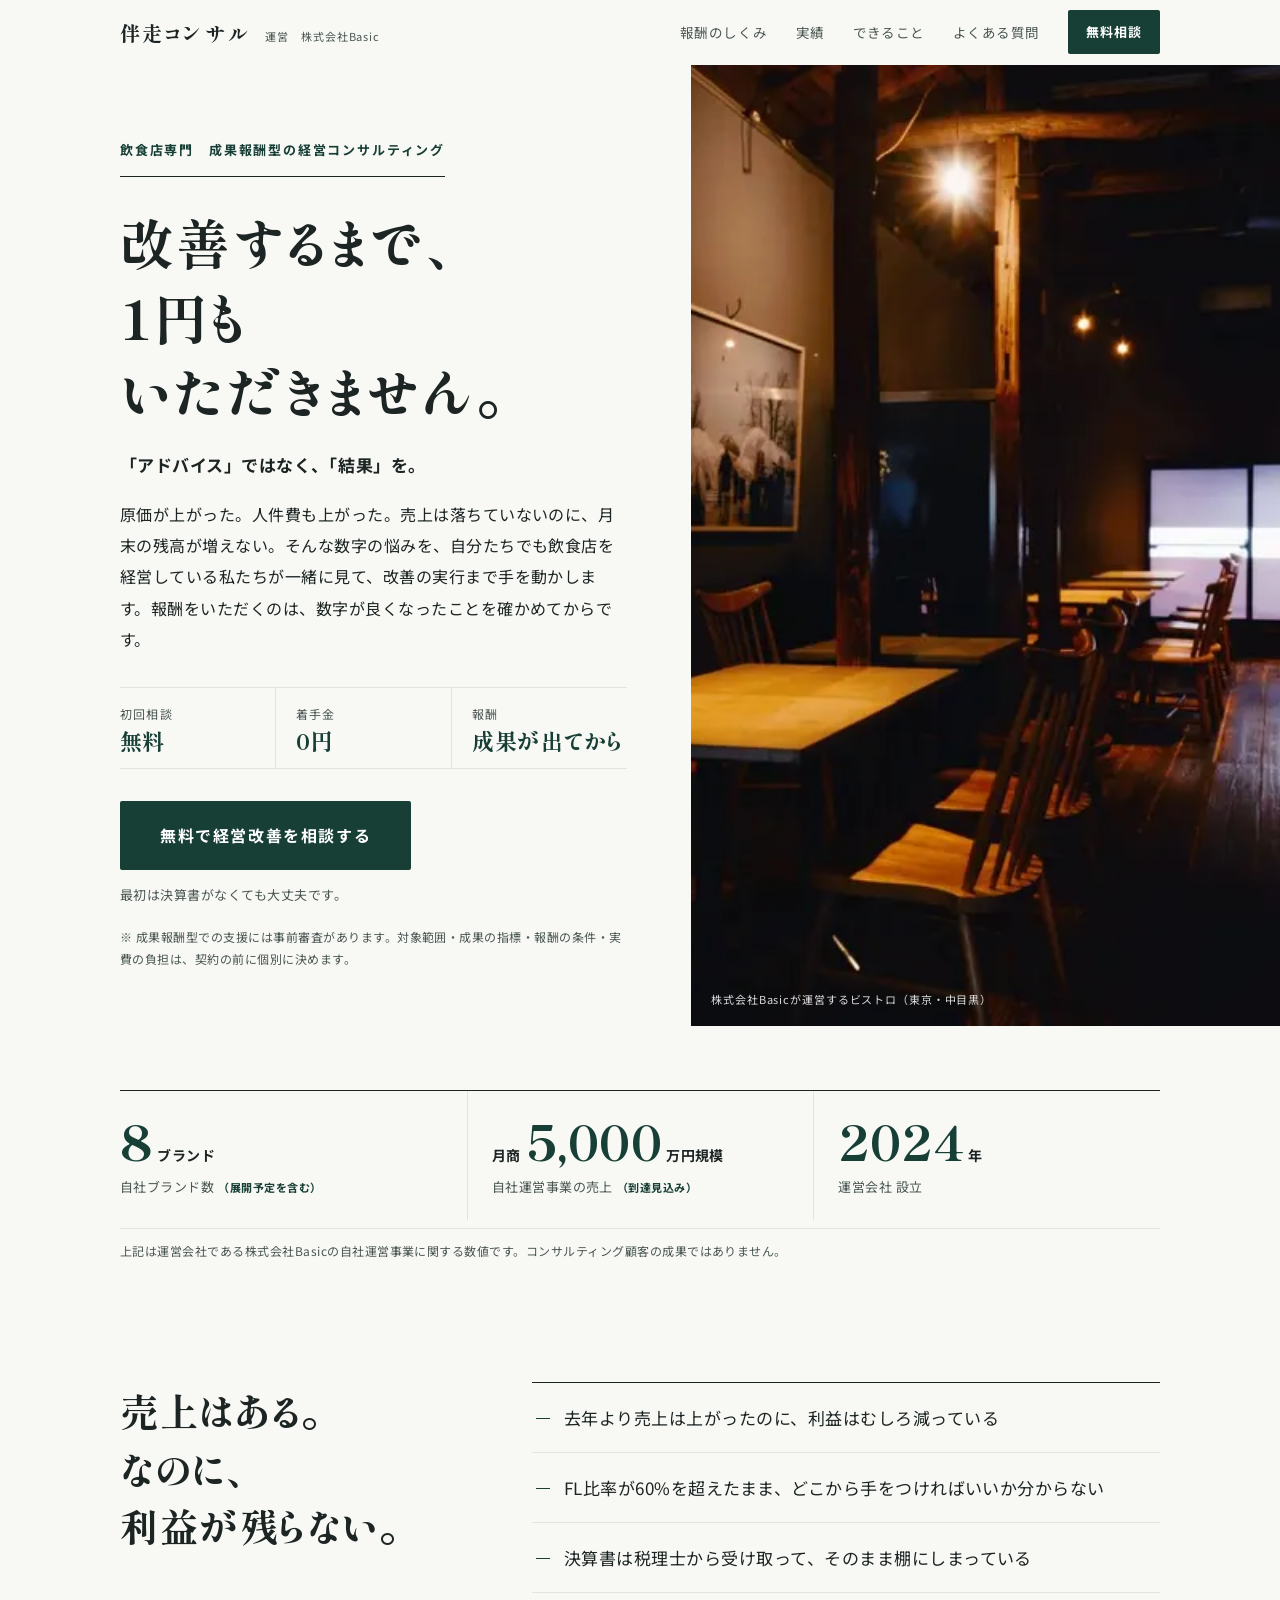
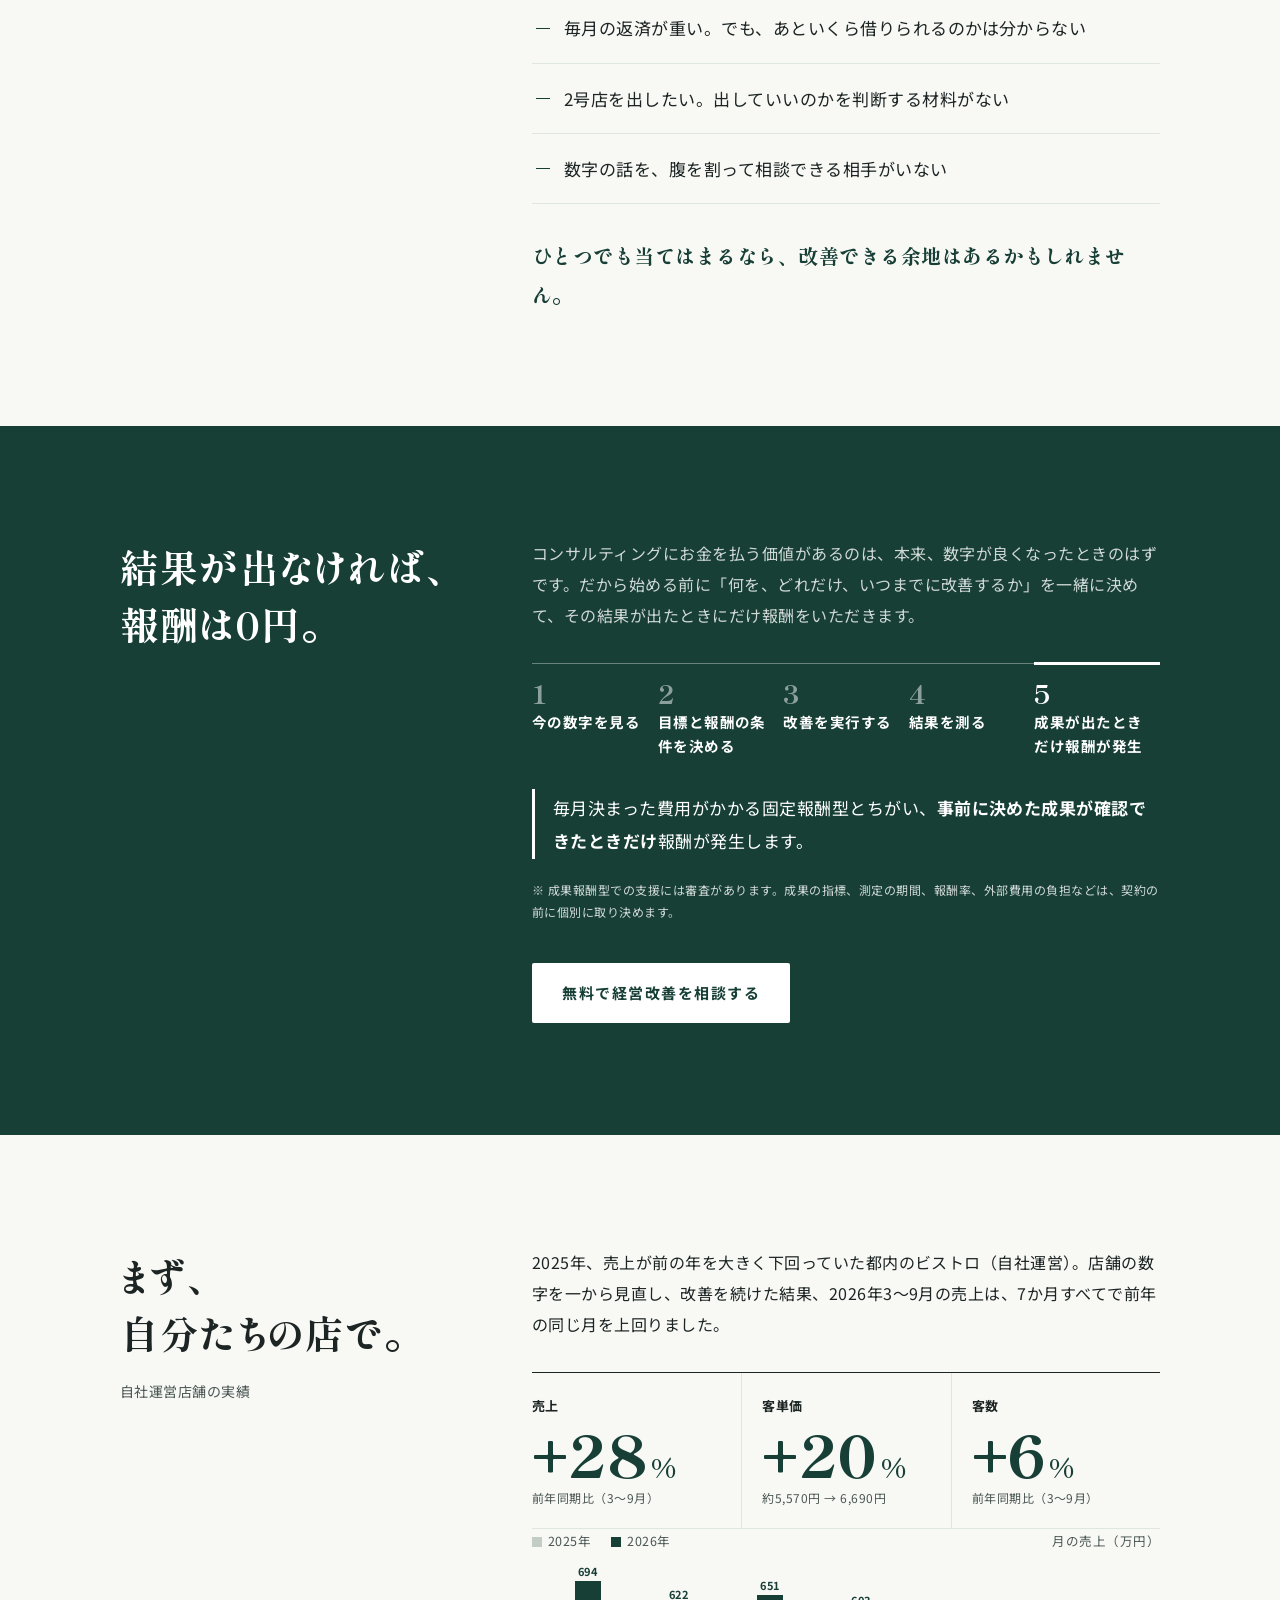
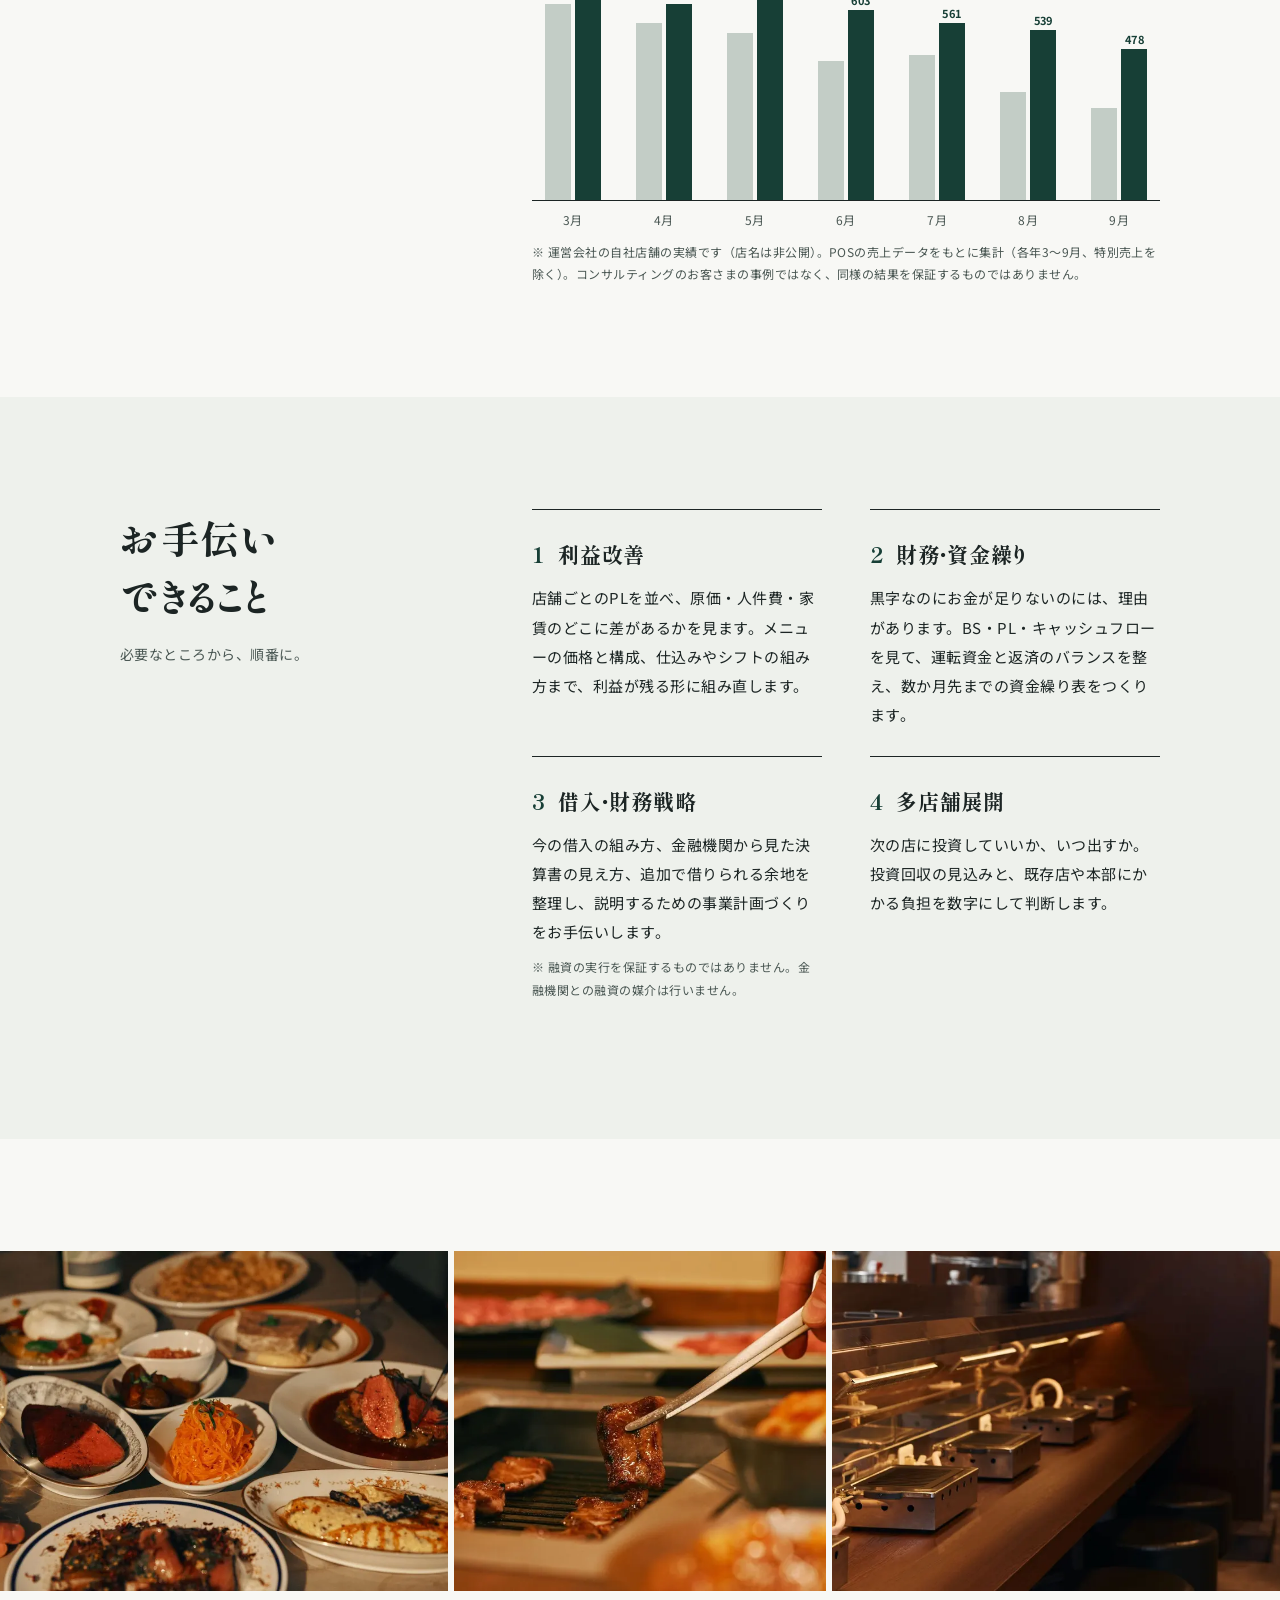
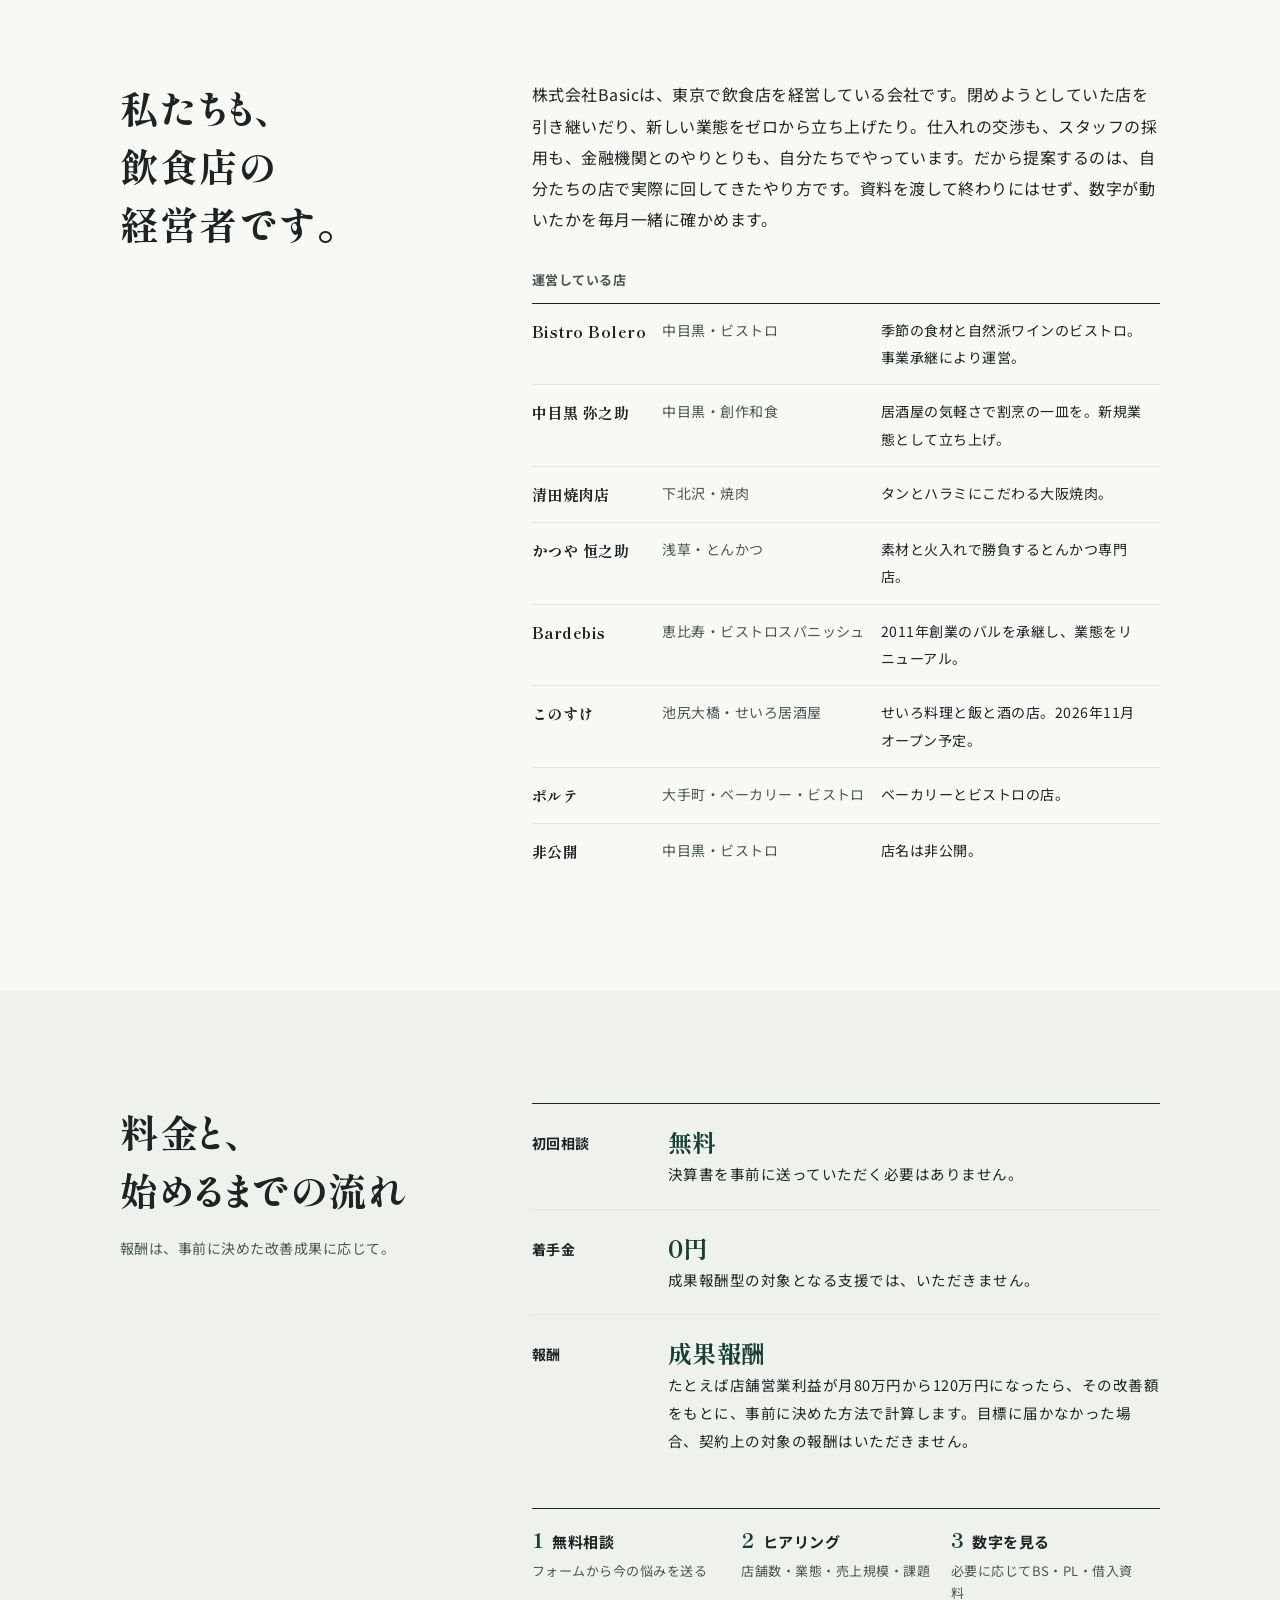
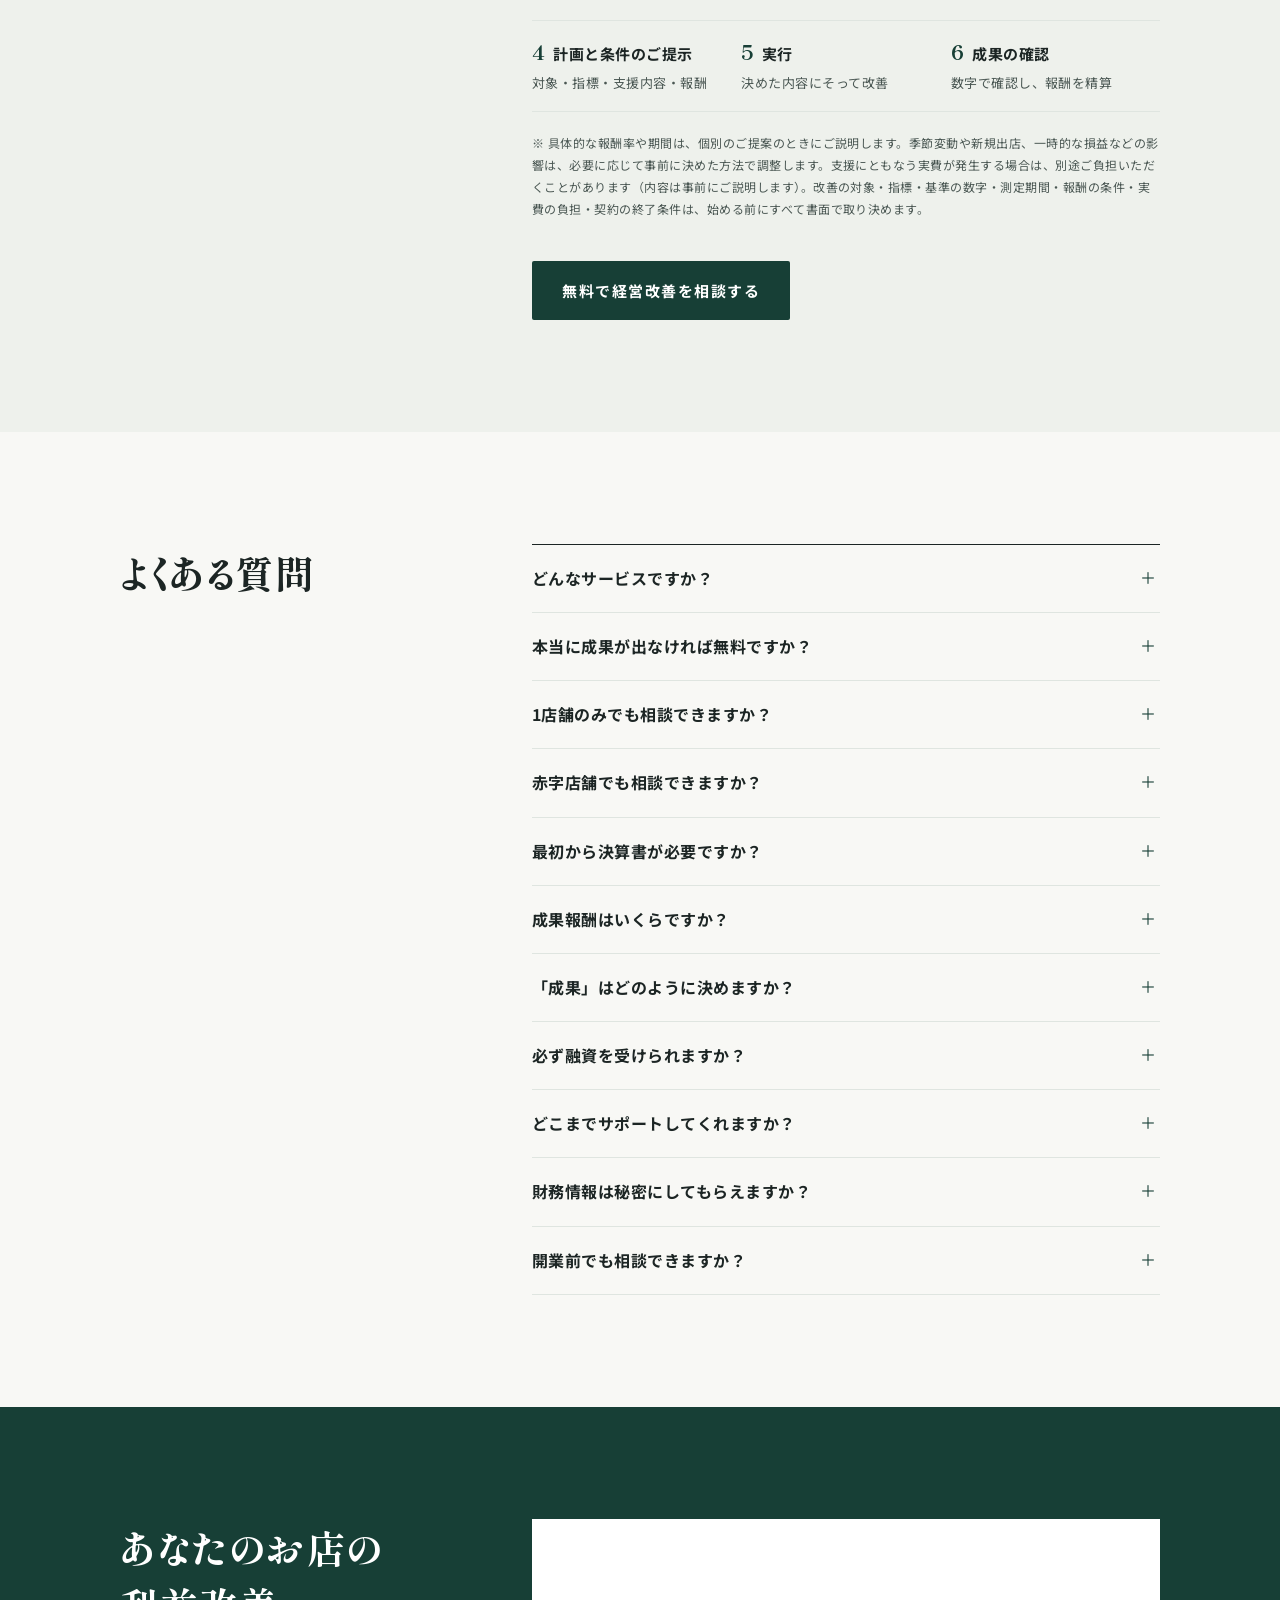
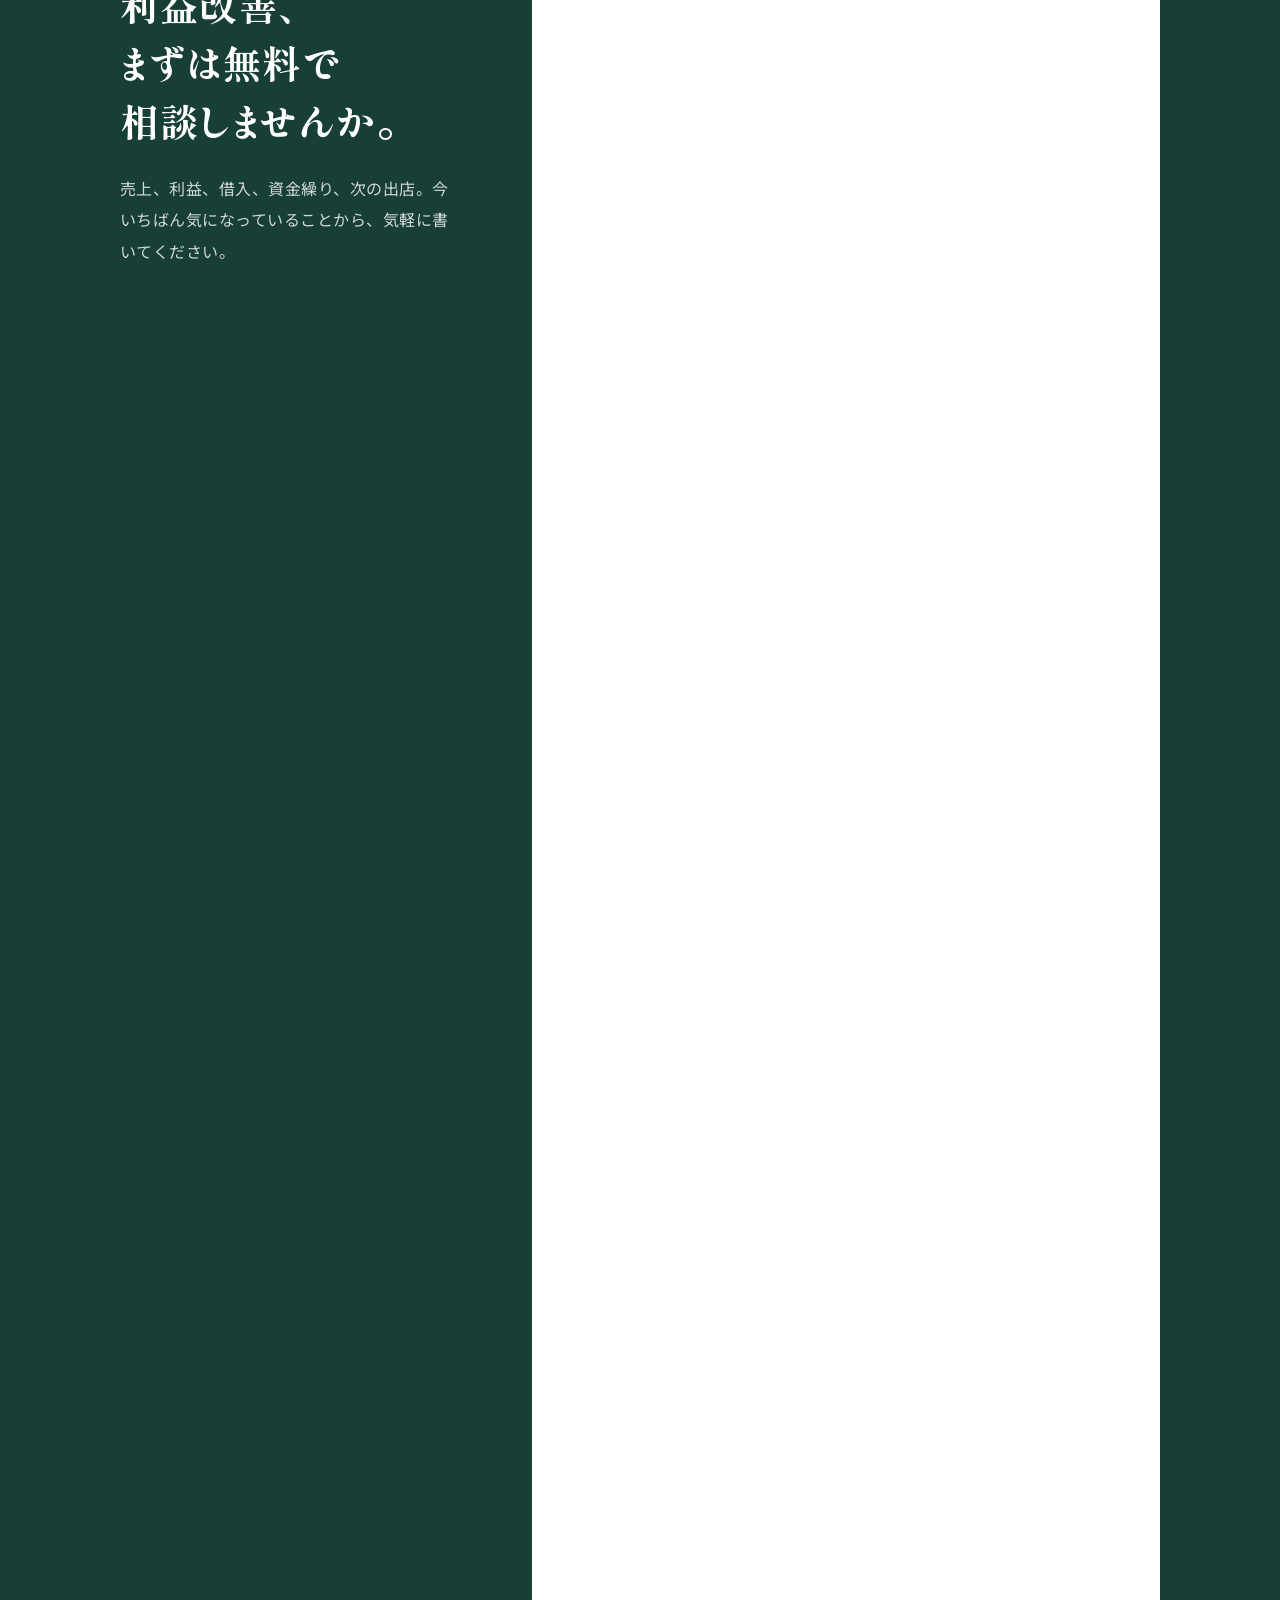
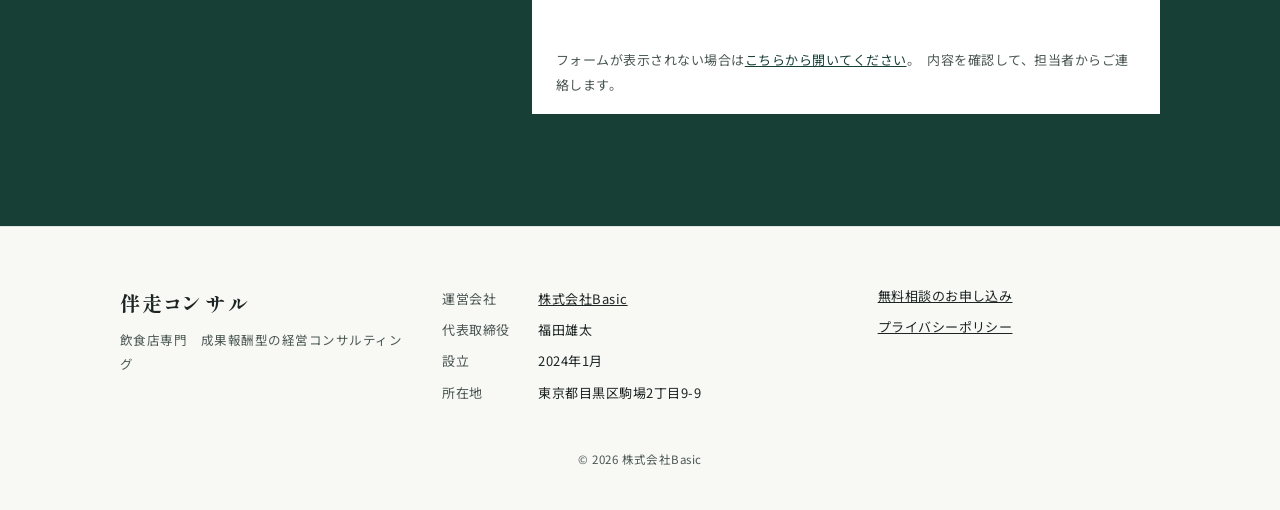
==== consulting/index.html @ c1a7e978 "Consulting LP: add Conosuke, Porte and unnamed Nakameguro bistro to store list Co-Authored-By: Claud" ====
<!DOCTYPE html>
<html lang="ja">
<head>
  <meta charset="UTF-8">
  <meta name="viewport" content="width=device-width, initial-scale=1">
  <title>飲食店の経営改善・利益改善コンサル｜完全成果報酬型【伴走コンサル】</title>
  <meta name="description" content="飲食店専門の成果報酬型経営コンサルティング。利益改善、BS・PL分析、資金繰り、借入戦略、多店舗展開を支援。実際に飲食店を運営する経営会社が、分析から実行まで伴走します。初回相談無料。">
  <link rel="canonical" href="https://www.basic-fnb.com/consulting/">
  <meta name="robots" content="noindex, nofollow">
  <meta name="theme-color" content="#F8F8F5">

  <meta property="og:type" content="website">
  <meta property="og:site_name" content="伴走コンサル">
  <meta property="og:title" content="改善するまで、1円もいただきません。｜伴走コンサル">
  <meta property="og:description" content="飲食店専門・成果報酬型の経営コンサルティング。自分たちでも飲食店を経営する会社が、分析から改善の実行まで一緒に動きます。初回相談無料・着手金0円。">
  <meta property="og:url" content="https://www.basic-fnb.com/consulting/">
  <meta property="og:image" content="https://www.basic-fnb.com/consulting/assets/og.jpg">
  <meta property="og:image:width" content="1200">
  <meta property="og:image:height" content="630">
  <meta property="og:locale" content="ja_JP">
  <meta name="twitter:card" content="summary_large_image">
  <link rel="icon" href="assets/favicon.svg" type="image/svg+xml">

  <link rel="preconnect" href="https://fonts.googleapis.com">
  <link rel="preconnect" href="https://fonts.gstatic.com" crossorigin>
  <link href="https://fonts.googleapis.com/css2?family=Noto+Sans+JP:wght@400;500;700&family=Shippori+Mincho+B1:wght@600;800&display=swap" rel="stylesheet">
  <link rel="preload" as="image" href="assets/img/room.webp" imagesrcset="assets/img/room-800.webp 900w, assets/img/room.webp 1600w" imagesizes="(max-width: 900px) 100vw, 46vw">
  <link rel="stylesheet" href="assets/styles.css">
  <style>:root{--bg:#F8F8F5;--text:#1C2524;--accent:#173F36;--sub:#4A5753;--border:#DFE5E0;--white:#FFFFFF}</style>

  <script type="application/ld+json">{"@context": "https://schema.org", "@graph": [{"@type": "Organization", "@id": "https://www.basic-fnb.com/#org", "name": "株式会社Basic", "alternateName": "Basic Inc.", "url": "https://www.basic-fnb.com/", "foundingDate": "2024-01", "address": {"@type": "PostalAddress", "streetAddress": "駒場2丁目9-9", "addressLocality": "目黒区", "addressRegion": "東京都", "addressCountry": "JP"}}, {"@type": "ProfessionalService", "@id": "https://www.basic-fnb.com/consulting/#service", "name": "伴走コンサル", "url": "https://www.basic-fnb.com/consulting/", "description": "飲食店専門の成果報酬型経営コンサルティング。店舗別PL・原価・人件費・BS・キャッシュフローを分析し、利益改善、財務・資金繰り改善、借入・財務戦略、多店舗展開を、改善施策の実行まで伴走して支援する。", "provider": {"@id": "https://www.basic-fnb.com/#org"}, "areaServed": {"@type": "Country", "name": "日本"}, "audience": {"@type": "BusinessAudience", "audienceType": "飲食店を経営する事業者"}, "serviceType": "飲食店 経営改善コンサルティング", "hasOfferCatalog": {"@type": "OfferCatalog", "name": "提供サービス", "itemListElement": [{"@type": "Offer", "itemOffered": {"@type": "Service", "name": "利益改善"}}, {"@type": "Offer", "itemOffered": {"@type": "Service", "name": "財務・資金繰り改善"}}, {"@type": "Offer", "itemOffered": {"@type": "Service", "name": "借入・財務戦略"}}, {"@type": "Offer", "itemOffered": {"@type": "Service", "name": "多店舗展開支援"}}]}}, {"@type": "WebPage", "@id": "https://www.basic-fnb.com/consulting/", "url": "https://www.basic-fnb.com/consulting/", "inLanguage": "ja", "name": "飲食店の経営改善・利益改善コンサル｜完全成果報酬型【伴走コンサル】", "about": {"@id": "https://www.basic-fnb.com/consulting/#service"}, "publisher": {"@id": "https://www.basic-fnb.com/#org"}}, {"@type": "FAQPage", "@id": "https://www.basic-fnb.com/consulting/#faq", "mainEntity": [{"@type": "Question", "name": "どんなサービスですか？", "acceptedAnswer": {"@type": "Answer", "text": "飲食店を経営する事業者向けの、成果報酬型の経営改善コンサルティングです。店舗別PL・原価・人件費・BS・キャッシュフローを分析し、利益改善・資金繰り改善・財務戦略・多店舗展開について、改善施策の実行まで伴走します。運営は、自社でも複数の飲食ブランドを経営する株式会社Basicです。"}}, {"@type": "Question", "name": "本当に成果が出なければ無料ですか？", "acceptedAnswer": {"@type": "Answer", "text": "成果報酬型の対象となる支援では、契約で定めた成果が確認されなければ、対象のコンサルティング報酬は発生しません。成果報酬型の適用には事前審査があり、適用条件や実費負担については契約前にご説明します。"}}, {"@type": "Question", "name": "1店舗のみでも相談できますか？", "acceptedAnswer": {"@type": "Answer", "text": "はい。現在飲食店を経営されている方であればご相談いただけます。支援の受託可否は、内容を確認したうえで判断します。"}}, {"@type": "Question", "name": "赤字店舗でも相談できますか？", "acceptedAnswer": {"@type": "Answer", "text": "はい。赤字の原因分析や改善の可能性についてご相談いただけます。"}}, {"@type": "Question", "name": "最初から決算書が必要ですか？", "acceptedAnswer": {"@type": "Answer", "text": "初回相談のお申し込みでは必要ありません。詳細な分析が必要な場合には、秘密保持や資料の取り扱いについて確認したうえで、ご提出をお願いすることがあります。"}}, {"@type": "Question", "name": "成果報酬はいくらですか？", "acceptedAnswer": {"@type": "Answer", "text": "課題、改善対象、成果指標、支援範囲によって異なります。契約前に、成果の算定方法と報酬の条件をご説明し、合意したうえで支援を開始します。"}}, {"@type": "Question", "name": "「成果」はどのように決めますか？", "acceptedAnswer": {"@type": "Answer", "text": "支援開始前に、改善対象となる店舗・事業、改善するKPI（店舗営業利益など）、改善前の基準数値、測定期間を合意します。季節変動や新規出店、一時的な損益などの影響は、事前に合意した方法で調整します。"}}, {"@type": "Question", "name": "必ず融資を受けられますか？", "acceptedAnswer": {"@type": "Answer", "text": "融資の実行を保証するサービスではありません。また、金融機関との融資の媒介は行いません。財務状況の分析や資金計画など、経営判断に必要な助言を行います。"}}, {"@type": "Question", "name": "どこまでサポートしてくれますか？", "acceptedAnswer": {"@type": "Answer", "text": "経営状況の分析、改善計画の立案、実行に向けた助言・伴走など、契約で定めた範囲を支援します。"}}, {"@type": "Question", "name": "財務情報は秘密にしてもらえますか？", "acceptedAnswer": {"@type": "Answer", "text": "お預かりする情報は、適切な管理のもとで取り扱います。必要に応じて、秘密保持契約の締結についてもご相談いただけます。"}}, {"@type": "Question", "name": "開業前でも相談できますか？", "acceptedAnswer": {"@type": "Answer", "text": "本サービスは、すでに飲食店を経営されている事業者向けです。開業前の方のご相談はお受けしていません。"}}]}]}</script>
  <script async src="https://www.googletagmanager.com/gtag/js?id=G-5CV445LCX0"></script>
  <script>window.dataLayer=window.dataLayer||[];function gtag(){dataLayer.push(arguments);}gtag('js',new Date());gtag('config','G-5CV445LCX0');</script>
</head>
<body>
  <a class="skip" href="#main">本文へスキップ</a>

  <header class="site-header" id="top">
    <div class="wrap header-inner">
      <a class="logo" href="#top" aria-label="伴走コンサル トップへ">
        <span class="logo-name">伴走コンサル</span>
        <span class="logo-by">運営　株式会社Basic</span>
      </a>
      <nav class="header-nav" aria-label="ページ内">
        <a href="#how">報酬のしくみ</a>
        <a href="#case">実績</a>
        <a href="#services">できること</a>
        <a href="#faq">よくある質問</a>
      </nav>
      <a class="btn btn-sm" href="#contact" data-cta="header">無料相談</a>
    </div>
  </header>

  <main id="main">

    <!-- FV -->
    <section class="fv">
      <div class="fv-grid">
        <div class="fv-copy">
          <p class="fv-label">飲食店専門　成果報酬型の経営コンサルティング</p>
          <h1>改善するまで、<br>1円も<br class="sp"><span class="nb">いただきません。</span></h1>
          <p class="fv-sub">「アドバイス」ではなく、「結果」を。</p>
          <p class="fv-lead">原価が上がった。人件費も上がった。売上は落ちていないのに、月末の残高が増えない。そんな数字の悩みを、自分たちでも飲食店を経営している私たちが一緒に見て、改善の実行まで手を動かします。報酬をいただくのは、数字が良くなったことを確かめてからです。</p>
          <dl class="terms">
            <div><dt>初回相談</dt><dd>無料</dd></div>
            <div><dt>着手金</dt><dd>0円</dd></div>
            <div><dt>報酬</dt><dd>成果が出てから</dd></div>
          </dl>
          <div class="cta-block">
            <a class="btn btn-lg" href="#contact" data-cta="fv">無料で経営改善を相談する</a>
            <p class="micro">最初は決算書がなくても大丈夫です。</p>
          </div>
          <p class="fine">※ 成果報酬型での支援には事前審査があります。対象範囲・成果の指標・報酬の条件・実費の負担は、契約の前に個別に決めます。</p>
        </div>
        <figure class="fv-photo">
          <img src="assets/img/room.webp" srcset="assets/img/room-800.webp 900w, assets/img/room.webp 1600w" sizes="(max-width: 900px) 100vw, 46vw" width="1600" height="1067" alt="株式会社Basicが運営するビストロの客席" fetchpriority="high">
          <figcaption>株式会社Basicが運営するビストロ（東京・中目黒）</figcaption>
        </figure>
      </div>

      <div class="wrap">
        <div class="stats" aria-label="運営会社の自社運営事業">
          <div class="stat"><p class="stat-value">8<small>ブランド</small></p><p class="stat-label">自社ブランド数<span class="stat-note">展開予定を含む</span></p></div>
          <div class="stat"><p class="stat-value"><span class="pre">月商</span>5,000<small>万円規模</small></p><p class="stat-label">自社運営事業の売上<span class="stat-note">到達見込み</span></p></div>
          <div class="stat"><p class="stat-value">2024<small>年</small></p><p class="stat-label">運営会社 設立</p></div>
        </div>
        <p class="stats-note">上記は運営会社である株式会社Basicの自社運営事業に関する数値です。コンサルティング顧客の成果ではありません。</p>
      </div>
    </section>

    <!-- 課題 -->
    <section class="section" id="problems" aria-labelledby="h-problems">
      <div class="wrap split">
        <div class="split-head">
          <h2 id="h-problems">売上はある。<br>なのに、<br class="pc">利益が残らない。</h2>
        </div>
        <div class="split-body">
          <ul class="problems">
            <li>去年より売上は上がったのに、利益はむしろ減っている</li>
            <li>FL比率が60%を超えたまま、どこから手をつければいいか分からない</li>
            <li>決算書は税理士から受け取って、そのまま棚にしまっている</li>
            <li>毎月の返済が重い。でも、あといくら借りられるのかは分からない</li>
            <li>2号店を出したい。出していいのかを判断する材料がない</li>
            <li>数字の話を、腹を割って相談できる相手がいない</li>
          </ul>
          <p class="problems-close">ひとつでも当てはまるなら、改善できる余地はあるかもしれません。</p>
        </div>
      </div>
    </section>

    <!-- 報酬のしくみ -->
    <section class="section section-dark" id="how" aria-labelledby="h-how">
      <div class="wrap split">
        <div class="split-head">
          <h2 id="h-how">結果が出なければ、<br>報酬は0円。</h2>
        </div>
        <div class="split-body">
          <p class="lead">コンサルティングにお金を払う価値があるのは、本来、数字が良くなったときのはずです。だから始める前に「何を、どれだけ、いつまでに改善するか」を一緒に決めて、その結果が出たときにだけ報酬をいただきます。</p>
          <ol class="timeline">
            <li><span>1</span>今の数字を見る</li>
            <li><span>2</span>目標と報酬の条件を決める</li>
            <li><span>3</span>改善を実行する</li>
            <li><span>4</span>結果を測る</li>
            <li class="goal"><span>5</span>成果が出たときだけ報酬が発生</li>
          </ol>
          <p class="compare">毎月決まった費用がかかる固定報酬型とちがい、<strong>事前に決めた成果が確認できたときだけ</strong>報酬が発生します。</p>
          <p class="fine">※ 成果報酬型での支援には審査があります。成果の指標、測定の期間、報酬率、外部費用の負担などは、契約の前に個別に取り決めます。</p>
          <a class="btn btn-light" href="#contact" data-cta="how">無料で経営改善を相談する</a>
        </div>
      </div>
    </section>

    <!-- 実績 -->
    <section class="section" id="case" aria-labelledby="h-case">
      <div class="wrap split">
        <div class="split-head">
          <h2 id="h-case">まず、<br>自分たちの店で。</h2>
          <p class="split-sub">自社運営店舗の実績</p>
        </div>
        <div class="split-body">
          <p class="lead">2025年、売上が前の年を大きく下回っていた都内のビストロ（自社運営）。店舗の数字を一から見直し、改善を続けた結果、2026年3〜9月の売上は、7か月すべてで前年の同じ月を上回りました。</p>
          <div class="case-kpis">
            <div class="kpi"><p class="kpi-l">売上</p><p class="kpi-v">+28<small>%</small></p><p class="kpi-s">前年同期比（3〜9月）</p></div>
            <div class="kpi"><p class="kpi-l">客単価</p><p class="kpi-v">+20<small>%</small></p><p class="kpi-s">約5,570円 → 6,690円</p></div>
            <div class="kpi"><p class="kpi-l">客数</p><p class="kpi-v">+6<small>%</small></p><p class="kpi-s">前年同期比（3〜9月）</p></div>
          </div>
          <figure class="case-chart">
            <figcaption><span><i class="lg lg-before"></i>2025年</span><span><i class="lg lg-after"></i>2026年</span><span class="unit">月の売上（万円）</span></figcaption>
            <div class="months" role="img" aria-label="月ごとの売上。3月 622万円→694万円、4月 562万円→622万円、5月 528万円→651万円、6月 440万円→603万円、7月 460万円→561万円、8月 342万円→539万円、9月 293万円→478万円">
              <div class="m"><div class="m-bars"><span class="b0" style="--h:89.6%" title="2025年 3月 622万円"></span><span class="b1" style="--h:100.0%" title="2026年 3月 694万円"><em>694</em></span></div><p>3月</p></div>
              <div class="m"><div class="m-bars"><span class="b0" style="--h:81.0%" title="2025年 4月 562万円"></span><span class="b1" style="--h:89.6%" title="2026年 4月 622万円"><em>622</em></span></div><p>4月</p></div>
              <div class="m"><div class="m-bars"><span class="b0" style="--h:76.1%" title="2025年 5月 528万円"></span><span class="b1" style="--h:93.8%" title="2026年 5月 651万円"><em>651</em></span></div><p>5月</p></div>
              <div class="m"><div class="m-bars"><span class="b0" style="--h:63.4%" title="2025年 6月 440万円"></span><span class="b1" style="--h:86.9%" title="2026年 6月 603万円"><em>603</em></span></div><p>6月</p></div>
              <div class="m"><div class="m-bars"><span class="b0" style="--h:66.3%" title="2025年 7月 460万円"></span><span class="b1" style="--h:80.8%" title="2026年 7月 561万円"><em>561</em></span></div><p>7月</p></div>
              <div class="m"><div class="m-bars"><span class="b0" style="--h:49.3%" title="2025年 8月 342万円"></span><span class="b1" style="--h:77.7%" title="2026年 8月 539万円"><em>539</em></span></div><p>8月</p></div>
              <div class="m"><div class="m-bars"><span class="b0" style="--h:42.2%" title="2025年 9月 293万円"></span><span class="b1" style="--h:68.9%" title="2026年 9月 478万円"><em>478</em></span></div><p>9月</p></div>
            </div>
          </figure>
          <p class="fine">※ 運営会社の自社店舗の実績です（店名は非公開）。POSの売上データをもとに集計（各年3〜9月、特別売上を除く）。コンサルティングのお客さまの事例ではなく、同様の結果を保証するものではありません。</p>
        </div>
      </div>
    </section>

    <!-- できること -->
    <section class="section section-tint" id="services" aria-labelledby="h-services">
      <div class="wrap split">
        <div class="split-head">
          <h2 id="h-services">お手伝い<br class="pc">できること</h2>
          <p class="split-sub">必要なところから、順番に。</p>
        </div>
        <div class="split-body">
          <div class="services">
            <article class="service">
              <h3><span>1</span>利益改善</h3>
              <p>店舗ごとのPLを並べ、原価・人件費・家賃のどこに差があるかを見ます。メニューの価格と構成、仕込みやシフトの組み方まで、利益が残る形に組み直します。</p>
            </article>
            <article class="service">
              <h3><span>2</span>財務・資金繰り</h3>
              <p>黒字なのにお金が足りないのには、理由があります。BS・PL・キャッシュフローを見て、運転資金と返済のバランスを整え、数か月先までの資金繰り表をつくります。</p>
            </article>
            <article class="service">
              <h3><span>3</span>借入・財務戦略</h3>
              <p>今の借入の組み方、金融機関から見た決算書の見え方、追加で借りられる余地を整理し、説明するための事業計画づくりをお手伝いします。</p>
              <p class="note">※ 融資の実行を保証するものではありません。金融機関との融資の媒介は行いません。</p>
            </article>
            <article class="service">
              <h3><span>4</span>多店舗展開</h3>
              <p>次の店に投資していいか、いつ出すか。投資回収の見込みと、既存店や本部にかかる負担を数字にして判断します。</p>
            </article>
          </div>
        </div>
      </div>
    </section>

    <!-- 私たちについて -->
    <section class="section" id="about" aria-labelledby="h-about">
      <div class="photo-strip">
        <img src="assets/img/table-800.webp" width="900" height="600" alt="自社運営のビストロのテーブルに並ぶ料理" loading="lazy">
        <img src="assets/img/kitchen-800.webp" width="800" height="534" alt="自社運営の焼肉店で肉を焼くスタッフ" loading="lazy">
        <img src="assets/img/counter-800.webp" width="900" height="600" alt="自社運営の焼肉店のカウンター席" loading="lazy">
      </div>
      <div class="wrap split">
        <div class="split-head">
          <h2 id="h-about">私たちも、<br>飲食店の<br class="pc">経営者です。</h2>
        </div>
        <div class="split-body">
          <p class="lead">株式会社Basicは、東京で飲食店を経営している会社です。閉めようとしていた店を引き継いだり、新しい業態をゼロから立ち上げたり。仕入れの交渉も、スタッフの採用も、金融機関とのやりとりも、自分たちでやっています。だから提案するのは、自分たちの店で実際に回してきたやり方です。資料を渡して終わりにはせず、数字が動いたかを毎月一緒に確かめます。</p>
          <table class="stores">
            <caption>運営している店</caption>
            <tbody>
              <tr><th scope="row">Bistro Bolero</th><td>中目黒・ビストロ</td><td>季節の食材と自然派ワインのビストロ。事業承継により運営。</td></tr>
              <tr><th scope="row">中目黒 弥之助</th><td>中目黒・創作和食</td><td>居酒屋の気軽さで割烹の一皿を。新規業態として立ち上げ。</td></tr>
              <tr><th scope="row">清田焼肉店</th><td>下北沢・焼肉</td><td>タンとハラミにこだわる大阪焼肉。</td></tr>
              <tr><th scope="row">かつや 恒之助</th><td>浅草・とんかつ</td><td>素材と火入れで勝負するとんかつ専門店。</td></tr>
              <tr><th scope="row">Bardebis</th><td>恵比寿・ビストロスパニッシュ</td><td>2011年創業のバルを承継し、業態をリニューアル。</td></tr>
              <tr><th scope="row">このすけ</th><td>池尻大橋・せいろ居酒屋</td><td>せいろ料理と飯と酒の店。2026年11月オープン予定。</td></tr>
              <tr><th scope="row">ポルテ</th><td>大手町・ベーカリー・ビストロ</td><td>ベーカリーとビストロの店。</td></tr>
              <tr><th scope="row">非公開</th><td>中目黒・ビストロ</td><td>店名は非公開。</td></tr>
            </tbody>
          </table>
        </div>
      </div>
    </section>

    <!-- 料金と流れ -->
    <section class="section section-tint" id="pricing" aria-labelledby="h-pricing">
      <div class="wrap split">
        <div class="split-head">
          <h2 id="h-pricing">料金と、<br>始めるまでの流れ</h2>
          <p class="split-sub">報酬は、事前に決めた改善成果に応じて。</p>
        </div>
        <div class="split-body">
          <dl class="fees">
            <div><dt>初回相談</dt><dd><strong>無料</strong>決算書を事前に送っていただく必要はありません。</dd></div>
            <div><dt>着手金</dt><dd><strong>0円</strong>成果報酬型の対象となる支援では、いただきません。</dd></div>
            <div><dt>報酬</dt><dd><strong>成果報酬</strong>たとえば店舗営業利益が月80万円から120万円になったら、その改善額をもとに、事前に決めた方法で計算します。目標に届かなかった場合、契約上の対象の報酬はいただきません。</dd></div>
          </dl>
          <ol class="flow">
            <li><b>無料相談</b>フォームから今の悩みを送る</li>
            <li><b>ヒアリング</b>店舗数・業態・売上規模・課題</li>
            <li><b>数字を見る</b>必要に応じてBS・PL・借入資料</li>
            <li><b>計画と条件のご提示</b>対象・指標・支援内容・報酬</li>
            <li><b>実行</b>決めた内容にそって改善</li>
            <li><b>成果の確認</b>数字で確認し、報酬を精算</li>
          </ol>
          <p class="fine">※ 具体的な報酬率や期間は、個別のご提案のときにご説明します。季節変動や新規出店、一時的な損益などの影響は、必要に応じて事前に決めた方法で調整します。支援にともなう実費が発生する場合は、別途ご負担いただくことがあります（内容は事前にご説明します）。改善の対象・指標・基準の数字・測定期間・報酬の条件・実費の負担・契約の終了条件は、始める前にすべて書面で取り決めます。</p>
          <a class="btn" href="#contact" data-cta="pricing">無料で経営改善を相談する</a>
        </div>
      </div>
    </section>

    <!-- FAQ -->
    <section class="section" id="faq" aria-labelledby="h-faq">
      <div class="wrap split">
        <div class="split-head">
          <h2 id="h-faq">よくある質問</h2>
        </div>
        <div class="split-body">
          <div class="faq">
          <details><summary>どんなサービスですか？</summary><p class="faq-a">飲食店を経営する事業者向けの、成果報酬型の経営改善コンサルティングです。店舗別PL・原価・人件費・BS・キャッシュフローを分析し、利益改善・資金繰り改善・財務戦略・多店舗展開について、改善施策の実行まで伴走します。運営は、自社でも複数の飲食ブランドを経営する株式会社Basicです。</p></details>
          <details><summary>本当に成果が出なければ無料ですか？</summary><p class="faq-a">成果報酬型の対象となる支援では、契約で定めた成果が確認されなければ、対象のコンサルティング報酬は発生しません。成果報酬型の適用には事前審査があり、適用条件や実費負担については契約前にご説明します。</p></details>
          <details><summary>1店舗のみでも相談できますか？</summary><p class="faq-a">はい。現在飲食店を経営されている方であればご相談いただけます。支援の受託可否は、内容を確認したうえで判断します。</p></details>
          <details><summary>赤字店舗でも相談できますか？</summary><p class="faq-a">はい。赤字の原因分析や改善の可能性についてご相談いただけます。</p></details>
          <details><summary>最初から決算書が必要ですか？</summary><p class="faq-a">初回相談のお申し込みでは必要ありません。詳細な分析が必要な場合には、秘密保持や資料の取り扱いについて確認したうえで、ご提出をお願いすることがあります。</p></details>
          <details><summary>成果報酬はいくらですか？</summary><p class="faq-a">課題、改善対象、成果指標、支援範囲によって異なります。契約前に、成果の算定方法と報酬の条件をご説明し、合意したうえで支援を開始します。</p></details>
          <details><summary>「成果」はどのように決めますか？</summary><p class="faq-a">支援開始前に、改善対象となる店舗・事業、改善するKPI（店舗営業利益など）、改善前の基準数値、測定期間を合意します。季節変動や新規出店、一時的な損益などの影響は、事前に合意した方法で調整します。</p></details>
          <details><summary>必ず融資を受けられますか？</summary><p class="faq-a">融資の実行を保証するサービスではありません。また、金融機関との融資の媒介は行いません。財務状況の分析や資金計画など、経営判断に必要な助言を行います。</p></details>
          <details><summary>どこまでサポートしてくれますか？</summary><p class="faq-a">経営状況の分析、改善計画の立案、実行に向けた助言・伴走など、契約で定めた範囲を支援します。</p></details>
          <details><summary>財務情報は秘密にしてもらえますか？</summary><p class="faq-a">お預かりする情報は、適切な管理のもとで取り扱います。必要に応じて、秘密保持契約の締結についてもご相談いただけます。</p></details>
          <details><summary>開業前でも相談できますか？</summary><p class="faq-a">本サービスは、すでに飲食店を経営されている事業者向けです。開業前の方のご相談はお受けしていません。</p></details>
          </div>
        </div>
      </div>
    </section>

    <!-- 問い合わせ -->
    <section class="section section-dark" id="contact" aria-labelledby="h-contact">
      <div class="wrap split">
        <div class="split-head contact-head">
          <h2 id="h-contact">あなたのお店の<br>利益改善、<br>まずは無料で<br>相談しませんか。</h2>
          <p class="lead">売上、利益、借入、資金繰り、次の出店。今いちばん気になっていることから、気軽に書いてください。</p>
        </div>
        <div class="split-body">
          <div class="form-card">
            <iframe class="gform" id="gform" src="https://docs.google.com/forms/d/e/1FAIpQLSdUPplvT2EH5ND_AvBoVHGhXfvlolfakJ5XvEmc12RAtHBezQ/viewform?embedded=true" title="無料相談の申し込みフォーム" loading="lazy">読み込んでいます…</iframe>
            <p class="micro gform-fallback">フォームが表示されない場合は<a href="https://docs.google.com/forms/d/e/1FAIpQLSdUPplvT2EH5ND_AvBoVHGhXfvlolfakJ5XvEmc12RAtHBezQ/viewform" target="_blank" rel="noopener" data-cta="form_newtab">こちらから開いてください</a>。　内容を確認して、担当者からご連絡します。</p>
          </div>
        </div>
      </div>
    </section>
  </main>

  <footer class="site-footer">
    <div class="wrap footer-grid">
      <div>
        <p class="logo-name">伴走コンサル</p>
        <p class="footer-desc">飲食店専門　成果報酬型の経営コンサルティング</p>
      </div>
      <dl class="footer-company">
        <div><dt>運営会社</dt><dd><a href="https://www.basic-fnb.com/" target="_blank" rel="noopener">株式会社Basic</a></dd></div>
        <div><dt>代表取締役</dt><dd>福田雄太</dd></div>
        <div><dt>設立</dt><dd>2024年1月</dd></div>
        <div><dt>所在地</dt><dd>東京都目黒区駒場2丁目9-9</dd></div>
      </dl>
      <nav class="footer-links" aria-label="フッター">
        <a href="#contact">無料相談のお申し込み</a>
        <a href="https://www.basic-fnb.com/privacy" target="_blank" rel="noopener">プライバシーポリシー</a>
      </nav>
    </div>
    <p class="copy">© 2026 株式会社Basic</p>
  </footer>

  <div class="sticky-cta" id="sticky-cta">
    <a class="btn btn-block" href="#contact" data-cta="sticky">無料で相談する</a>
  </div>

  <script>window.LP_CONFIG={"ads_conversion_send_to": ""};</script>
  <script src="assets/main.js" defer></script>
</body>
</html>
---- consulting/assets/styles.css ----
/* ============ base ============ */
*, *::before, *::after { box-sizing: border-box; margin: 0; padding: 0; }
html { scroll-behavior: smooth; scroll-padding-top: 72px; -webkit-text-size-adjust: 100%; }
body {
  background: var(--bg); color: var(--text);
  font-family: "Noto Sans JP", "Hiragino Sans", "Hiragino Kaku Gothic ProN", "Yu Gothic", sans-serif;
  font-size: 16px; line-height: 1.95; letter-spacing: .03em;
  -webkit-font-smoothing: antialiased;
}
img { display: block; max-width: 100%; height: auto; }
a { color: inherit; }
ul, ol { list-style: none; }
:focus-visible { outline: 2px solid var(--accent); outline-offset: 3px; }
.skip { position: absolute; left: -9999px; top: 8px; background: var(--accent); color: var(--white); padding: 8px 16px; z-index: 100; }
.skip:focus { left: 8px; }
.wrap { max-width: 1120px; margin: 0 auto; padding: 0 40px; }
.sp { display: none; }
.nb { white-space: nowrap; }
.center { text-align: center; }
h1, h2, h3, .logo-name, .kpi-v, .fees strong, .terms dd {
  font-family: "Shippori Mincho B1", "Hiragino Mincho ProN", "Yu Mincho", serif;
  font-feature-settings: "palt";
}

/* ============ buttons ============ */
.btn {
  display: inline-flex; align-items: center; justify-content: center;
  background: var(--accent); color: var(--white); text-decoration: none;
  font-weight: 700; font-size: 15px; letter-spacing: .1em;
  padding: 15px 30px; border-radius: 2px; border: 0; cursor: pointer;
  transition: background .2s;
}
.btn:hover { background: #0E2B24; }
.btn-lg { font-size: 16px; padding: 19px 40px; }
.btn-sm { font-size: 13px; padding: 9px 18px; letter-spacing: .08em; }
.btn-block { width: 100%; }
.btn-light { background: var(--white); color: var(--accent); }
.btn-light:hover { background: #E9EEEA; }
.btn[disabled] { opacity: .6; cursor: progress; }

/* ============ header ============ */
.site-header { position: sticky; top: 0; z-index: 50; background: rgba(248,248,245,.94); backdrop-filter: blur(8px); border-bottom: 1px solid transparent; transition: border-color .2s; }
.site-header.scrolled { border-bottom-color: var(--border); }
.header-inner { display: flex; align-items: center; gap: 28px; height: 64px; }
.logo { display: flex; align-items: baseline; gap: 14px; text-decoration: none; }
.logo-name { font-size: 20px; font-weight: 800; letter-spacing: .12em; }
.logo-by { font-size: 11px; color: var(--sub); letter-spacing: .08em; }
.header-nav { display: flex; gap: 28px; margin-left: auto; }
.header-nav a { font-size: 13.5px; text-decoration: none; color: var(--sub); }
.header-nav a:hover { color: var(--text); }

/* ============ FV ============ */
.fv { padding: 0 0 8px; }
.fv-grid { display: grid; grid-template-columns: 1fr 46%; min-height: min(760px, calc(100svh - 64px)); }
.fv-copy { padding: 72px 64px 56px max(40px, calc((100vw - 1120px) / 2 + 40px)); display: flex; flex-direction: column; justify-content: center; }
.fv-label { font-size: 13px; color: var(--accent); font-weight: 700; letter-spacing: .14em; margin-bottom: 28px; padding-bottom: 14px; border-bottom: 1px solid var(--text); align-self: flex-start; }
.fv h1 { font-size: clamp(38px, 4.2vw, 58px); font-weight: 800; line-height: 1.38; letter-spacing: .04em; margin-bottom: 20px; }
.fv-sub { font-size: 17px; font-weight: 700; margin-bottom: 18px; }
.fv-lead { max-width: 33em; margin-bottom: 32px; }
.terms { display: flex; border-top: 1px solid var(--border); border-bottom: 1px solid var(--border); margin-bottom: 32px; max-width: 520px; }
.terms > div { flex: 1; padding: 14px 0 12px; }
.terms > div + div { border-left: 1px solid var(--border); padding-left: 20px; }
.terms dt { font-size: 12px; color: var(--sub); letter-spacing: .1em; }
.terms dd { font-size: 22px; font-weight: 800; color: var(--accent); line-height: 1.4; }
.cta-block { display: flex; flex-wrap: wrap; align-items: center; gap: 12px 20px; }
.micro { font-size: 13px; color: var(--sub); }
.fine { font-size: 12px; line-height: 1.85; color: var(--sub); margin-top: 18px; }
.fv-photo { position: relative; margin: 0; }
.fv-photo img { width: 100%; height: 100%; object-fit: cover; }
.fv-photo figcaption { position: absolute; left: 20px; bottom: 16px; font-size: 11px; color: rgba(255,255,255,.85); letter-spacing: .08em; }

.stats { margin-top: 64px; display: grid; grid-template-columns: repeat(3, 1fr); border-top: 1px solid var(--text); }
.stat { padding: 22px 24px 20px 0; }
.stat + .stat { padding-left: 24px; border-left: 1px solid var(--border); }
.stat-value { font-family: "Shippori Mincho B1", serif; font-size: clamp(34px, 3.8vw, 48px); font-weight: 800; line-height: 1.15; color: var(--accent); }
.stat-value small, .stat-value .pre { font-family: "Noto Sans JP", sans-serif; font-size: 14px; font-weight: 700; color: var(--text); }
.stat-value small { margin-left: 4px; }
.stat-value .pre { margin-right: 6px; }
.stat-label { margin-top: 6px; font-size: 13px; color: var(--sub); }
.stat-note { font-size: 11px; font-weight: 700; color: var(--accent); margin-left: 4px; }
.stat-note::before { content: "（"; } .stat-note::after { content: "）"; }
.stats-note { font-size: 12px; color: var(--sub); margin-top: 8px; padding-top: 10px; border-top: 1px solid var(--border); }

/* ============ sections ============ */
.section { padding: 112px 0; }
.section-tint { background: #EEF1EC; }
.section-dark { background: var(--accent); color: var(--white); }
.section-dark .lead, .section-dark .fine, .section-dark .split-sub { color: rgba(255,255,255,.8); }
.split { display: grid; grid-template-columns: 340px 1fr; gap: 72px; align-items: start; }
.split-head h2 { font-size: clamp(28px, 3vw, 40px); font-weight: 800; line-height: 1.5; letter-spacing: .04em; }
.split-sub { margin-top: 16px; font-size: 14px; color: var(--sub); }
.lead { max-width: 40em; }
.split-body > * + * { margin-top: 32px; }
.split-body > .fine { margin-top: 20px; }
.split-body > .btn { margin-top: 40px; }

/* problems */
.problems { border-top: 1px solid var(--text); }
.problems li { padding: 18px 0 18px 32px; border-bottom: 1px solid var(--border); font-size: 17px; position: relative; }
.problems li::before { content: ""; position: absolute; left: 4px; top: 50%; width: 14px; height: 1px; background: var(--accent); }
.problems-close { font-family: "Shippori Mincho B1", serif; font-size: 20px; font-weight: 800; color: var(--accent); }

/* how */
.timeline { display: grid; grid-template-columns: repeat(5, 1fr); border-top: 1px solid rgba(255,255,255,.35); }
.timeline li { padding: 16px 14px 0 0; font-size: 14.5px; font-weight: 700; line-height: 1.6; position: relative; }
.timeline span { display: block; font-family: "Shippori Mincho B1", serif; font-size: 26px; font-weight: 800; color: rgba(255,255,255,.5); margin-bottom: 4px; line-height: 1; }
.timeline .goal span { color: var(--white); }
.timeline .goal::before { content: ""; position: absolute; top: -2px; left: 0; right: 0; height: 3px; background: var(--white); }
.compare { font-size: 17px; border-left: 3px solid var(--white); padding: 2px 0 2px 18px; }

/* case */
.case-kpis { display: grid; grid-template-columns: repeat(3, 1fr); border-top: 1px solid var(--text); border-bottom: 1px solid var(--border); }
.kpi { padding: 20px 20px 18px 0; }
.kpi + .kpi { padding-left: 20px; border-left: 1px solid var(--border); }
.kpi-l { font-size: 13px; font-weight: 700; }
.kpi-v { font-size: clamp(40px, 4.6vw, 60px); font-weight: 800; color: var(--accent); line-height: 1.15; }
.kpi-v small { font-size: .45em; margin-left: 2px; }
.kpi-s { font-size: 12px; color: var(--sub); }
.case-chart { margin: 0; }
.case-chart figcaption { display: flex; flex-wrap: wrap; gap: 6px 20px; font-size: 12.5px; color: var(--sub); margin-bottom: 28px; }
.case-chart .unit { margin-left: auto; }
.lg { display: inline-block; width: 10px; height: 10px; margin-right: 6px; vertical-align: -1px; }
.lg-before, .b0 { background: #C3CDC6; }
.lg-after, .b1 { background: var(--accent); }
.months { display: grid; grid-template-columns: repeat(7, 1fr); gap: 10px; height: 220px; border-bottom: 1px solid var(--text); }
.m { display: flex; flex-direction: column; }
.m-bars { flex: 1; display: flex; align-items: flex-end; justify-content: center; gap: 4px; }
.m-bars span { width: 38%; max-width: 26px; height: var(--h); position: relative; }
.m-bars em { position: absolute; top: -20px; left: 50%; transform: translateX(-50%); font-style: normal; font-size: 11px; font-weight: 700; color: var(--accent); white-space: nowrap; }
.m p { font-size: 12px; text-align: center; color: var(--sub); line-height: 1; transform: translateY(14px); height: 0; }
.case-chart + .fine { margin-top: 40px; }

/* services */
.services { display: grid; grid-template-columns: 1fr 1fr; gap: 0 48px; }
.service { padding: 24px 0 26px; border-top: 1px solid var(--text); }
.service h3 { font-size: 21px; font-weight: 800; margin-bottom: 8px; letter-spacing: .04em; }
.service h3 span { color: var(--accent); margin-right: 12px; }
.service p { font-size: 15px; }
.service .note { font-size: 12px; color: var(--sub); margin-top: 8px; }

/* about */
.photo-strip { display: grid; grid-template-columns: 1.2fr 1fr 1.2fr; gap: 6px; margin-bottom: 88px; }
.photo-strip img { width: 100%; height: 340px; object-fit: cover; }
.stores { width: 100%; border-collapse: collapse; font-size: 14px; }
.stores caption { text-align: left; font-size: 13px; font-weight: 700; color: var(--sub); padding-bottom: 10px; }
.stores th, .stores td { text-align: left; padding: 13px 16px 13px 0; border-top: 1px solid var(--border); vertical-align: top; }
.stores tr:first-child th, .stores tr:first-child td { border-top-color: var(--text); }
.stores th { font-family: "Shippori Mincho B1", serif; font-weight: 800; font-size: 15px; white-space: nowrap; }
.stores td:nth-child(2) { color: var(--sub); white-space: nowrap; }

/* pricing + flow */
.fees > div { display: grid; grid-template-columns: 120px 1fr; gap: 16px; padding: 20px 0; border-top: 1px solid var(--border); }
.fees > div:first-child { border-top-color: var(--text); }
.fees dt { font-size: 14px; font-weight: 700; padding-top: 6px; }
.fees dd { font-size: 14.5px; }
.fees strong { display: block; font-size: 24px; font-weight: 800; color: var(--accent); line-height: 1.5; }
.flow { display: grid; grid-template-columns: repeat(3, 1fr); counter-reset: f; border-top: 1px solid var(--text); }
.flow li { counter-increment: f; padding: 14px 16px 16px 0; border-bottom: 1px solid var(--border); font-size: 13px; color: var(--sub); line-height: 1.7; }
.flow li::before { content: counter(f); font-family: "Shippori Mincho B1", serif; font-weight: 800; font-size: 20px; color: var(--accent); margin-right: 8px; }
.flow b { color: var(--text); font-size: 15px; }
.flow b::after { content: ""; display: block; }

/* faq */
.faq { border-top: 1px solid var(--text); }
.faq details { border-bottom: 1px solid var(--border); }
.faq summary { list-style: none; cursor: pointer; padding: 20px 40px 20px 0; position: relative; font-weight: 700; font-size: 16px; line-height: 1.7; }
.faq summary::-webkit-details-marker { display: none; }
.faq summary::after { content: "＋"; position: absolute; right: 4px; top: 19px; color: var(--accent); font-weight: 400; }
.faq details[open] summary::after { content: "－"; }
.faq .faq-a { padding: 0 0 22px; font-size: 15px; }

/* contact */
.contact-head .lead { margin-top: 24px; }
.form-card { background: var(--white); color: var(--text); padding: 36px 36px 28px; }
.row2 { display: grid; grid-template-columns: 1fr 1fr; gap: 0 16px; }
.field { margin-bottom: 18px; border: 0; min-width: 0; }
.field label, .field legend { display: flex; align-items: center; gap: 8px; font-weight: 700; font-size: 13.5px; margin-bottom: 6px; }
.req, .opt { font-size: 10.5px; font-weight: 500; letter-spacing: .04em; }
.req { color: #9B2C21; }
.opt { color: var(--sub); }
.hint { font-size: 11.5px; color: var(--sub); font-weight: 400; }
input[type="text"], input[type="email"], input[type="tel"], select, textarea {
  width: 100%; font: inherit; font-size: 16px; color: var(--text); line-height: 1.6;
  background: var(--bg); border: 1px solid var(--border); border-radius: 2px; padding: 11px 12px;
}
input:focus, select:focus, textarea:focus { outline: none; border-color: var(--accent); background: var(--white); }
.invalid { border-color: #B3261E !important; }
select { appearance: none; background-image: linear-gradient(45deg, transparent 50%, var(--sub) 50%), linear-gradient(135deg, var(--sub) 50%, transparent 50%); background-position: calc(100% - 20px) 55%, calc(100% - 15px) 55%; background-size: 5px 5px; background-repeat: no-repeat; padding-right: 40px; }
.chips { display: flex; flex-wrap: wrap; gap: 8px; }
.chips label { margin: 0; font-weight: 500; font-size: 13.5px; cursor: pointer; position: relative; }
.chips input { position: absolute; opacity: 0; width: 1px; height: 1px; }
.chips span { display: inline-block; padding: 6px 14px; border: 1px solid var(--border); border-radius: 999px; background: var(--bg); transition: background .15s, border-color .15s, color .15s; }
.chips input:checked + span { background: var(--accent); border-color: var(--accent); color: var(--white); }
.chips input:focus-visible + span { outline: 2px solid var(--accent); outline-offset: 2px; }
input[type="checkbox"] { width: 17px; height: 17px; accent-color: var(--accent); flex: none; }
.agree { font-weight: 500 !important; cursor: pointer; }
.agree a { color: var(--accent); }
.err { color: #B3261E; font-size: 12.5px; margin-top: 4px; }
.err:empty { display: none; }
.hp { position: absolute; left: -10000px; width: 1px; height: 1px; overflow: hidden; }
.form-status { margin-top: 10px; font-size: 14px; text-align: center; }
.form-status.error { color: #B3261E; }
.form-status:empty { display: none; }
.form-config-warning { background: #FFF4E5; border: 1px solid #F0C27B; color: #7A4B00; font-size: 12.5px; padding: 10px 12px; margin-bottom: 18px; }
#submit-btn + .micro { margin-top: 10px; }
.thanks { padding: 24px 4px; }
.thanks:focus { outline: none; }
.thanks h3 { font-size: 22px; font-weight: 800; margin-bottom: 12px; color: var(--accent); }
.thanks p { font-size: 15px; }

.form-card { padding: 8px 8px 16px; }
.gform { display: block; width: 100%; height: 1720px; border: 0; background: var(--white); }
.gform-fallback { padding: 0 16px; }
.gform-fallback a { color: var(--accent); }

/* footer */
.site-footer { padding: 56px 0 40px; border-top: 1px solid var(--border); }
.footer-grid { display: grid; grid-template-columns: 1fr 1.4fr 1fr; gap: 40px; }
.footer-desc { margin-top: 6px; font-size: 12.5px; color: var(--sub); }
.footer-company > div { display: flex; gap: 16px; font-size: 13px; padding: 3px 0; }
.footer-company dt { color: var(--sub); width: 80px; flex: none; }
.footer-links { display: grid; gap: 6px; font-size: 13px; align-content: start; }
.copy { text-align: center; margin-top: 40px; font-size: 11.5px; color: var(--sub); }

.sticky-cta { display: none; }

@media (prefers-reduced-motion: reduce) { html { scroll-behavior: auto; } }

/* ============ responsive ============ */
@media (max-width: 1000px) {
  .split { grid-template-columns: 1fr; gap: 28px; }
  .pc { display: none; }
}
@media (max-width: 900px) {
  body { font-size: 15.5px; line-height: 1.9; }
  .wrap { padding: 0 20px; }
  .sp { display: inline; }
  .header-nav, .logo-by { display: none; }
  .header-inner { height: 56px; justify-content: space-between; }
  .logo-name { font-size: 18px; }
  .fv-grid { grid-template-columns: 1fr; min-height: 0; }
  .fv-photo { order: -1; }
  .fv-photo img { height: 220px; }
  .fv-copy { padding: 32px 20px 8px; }
  .fv-label { font-size: 12px; margin-bottom: 22px; }
  .fv h1 { font-size: clamp(34px, 9.4vw, 46px); }
  .terms dd { font-size: 18px; }
  .terms > div + div { padding-left: 12px; }
  .cta-block .btn { width: 100%; }
  .stats { margin-top: 48px; grid-template-columns: 1fr; }
  .stat, .stat + .stat { padding: 14px 0; border-left: 0; }
  .stat + .stat { border-top: 1px solid var(--border); }
  .stat-value { font-size: 34px; }
  .section { padding: 72px 0; }
  .problems li { font-size: 15.5px; padding: 14px 0 14px 28px; }
  .timeline { grid-template-columns: 1fr; border-top: 0; }
  .timeline li { display: flex; align-items: center; gap: 14px; padding: 10px 0; border-bottom: 1px solid rgba(255,255,255,.2); }
  .timeline span { margin: 0; width: 24px; font-size: 22px; }
  .timeline .goal::before { display: none; }
  .kpi, .kpi + .kpi { padding: 14px 0 12px; }
  .kpi + .kpi { padding-left: 12px; }
  .kpi-v { font-size: 34px; }
  .kpi-s { font-size: 10.5px; line-height: 1.5; }
  .months { height: 170px; gap: 4px; }
  .m-bars em { font-size: 9.5px; }
  .services { grid-template-columns: 1fr; }
  .photo-strip { grid-template-columns: 1fr 1fr; margin-bottom: 56px; }
  .photo-strip img { height: 160px; }
  .photo-strip img:first-child { grid-column: span 2; height: 200px; }
  .stores td:nth-child(3) { display: none; }
  .fees > div { grid-template-columns: 80px 1fr; gap: 10px; }
  .fees strong { font-size: 20px; }
  .flow { grid-template-columns: 1fr 1fr; }
  .row2 { grid-template-columns: 1fr; }
  .form-card { padding: 0 0 12px; margin: 0 -20px; }
  .gform { height: 1900px; }
  .footer-grid { grid-template-columns: 1fr; gap: 24px; }
  .site-footer { padding-bottom: 88px; }
  .sticky-cta { display: block; position: fixed; left: 0; right: 0; bottom: 0; z-index: 40; padding: 8px 12px calc(8px + env(safe-area-inset-bottom)); background: rgba(248,248,245,.96); border-top: 1px solid var(--border); transform: translateY(110%); transition: transform .25s ease; }
  .sticky-cta.show { transform: none; }
  .sticky-cta .btn { padding: 0 16px; height: 46px; font-size: 14px; }
}
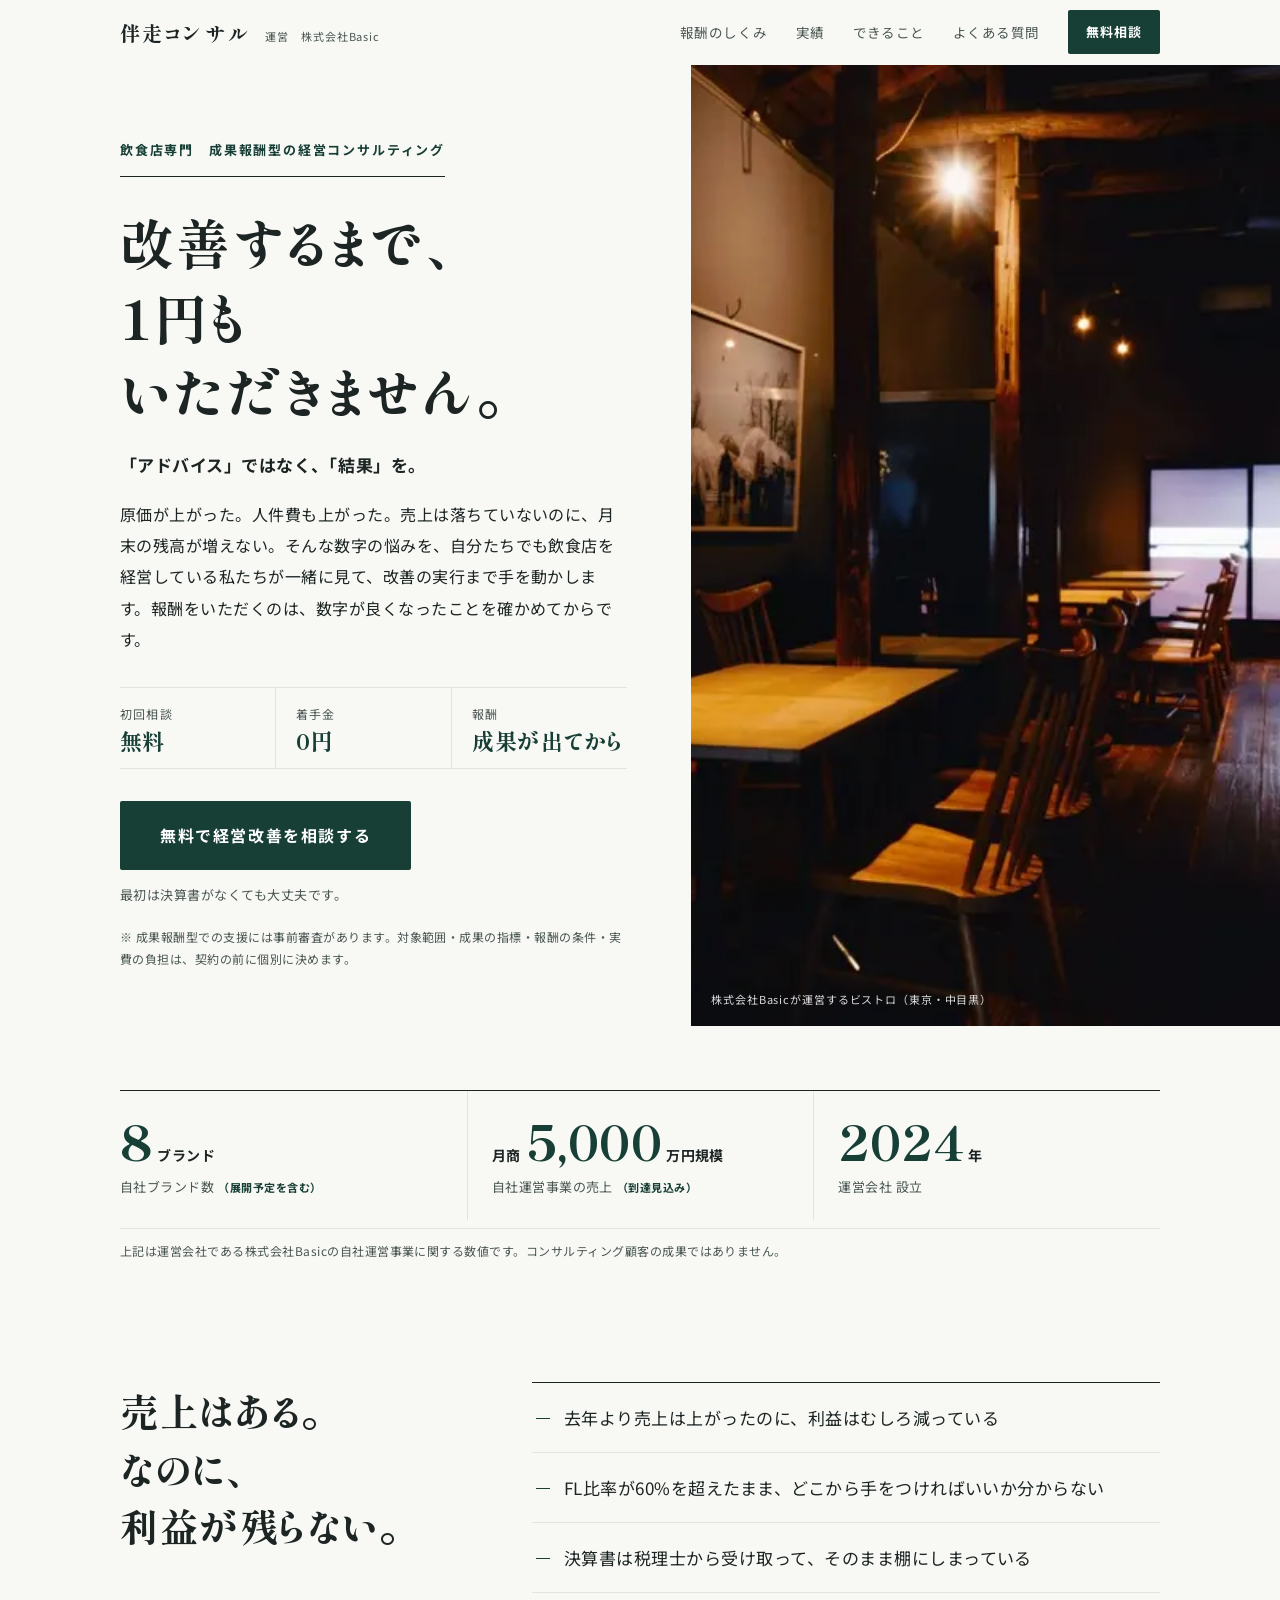
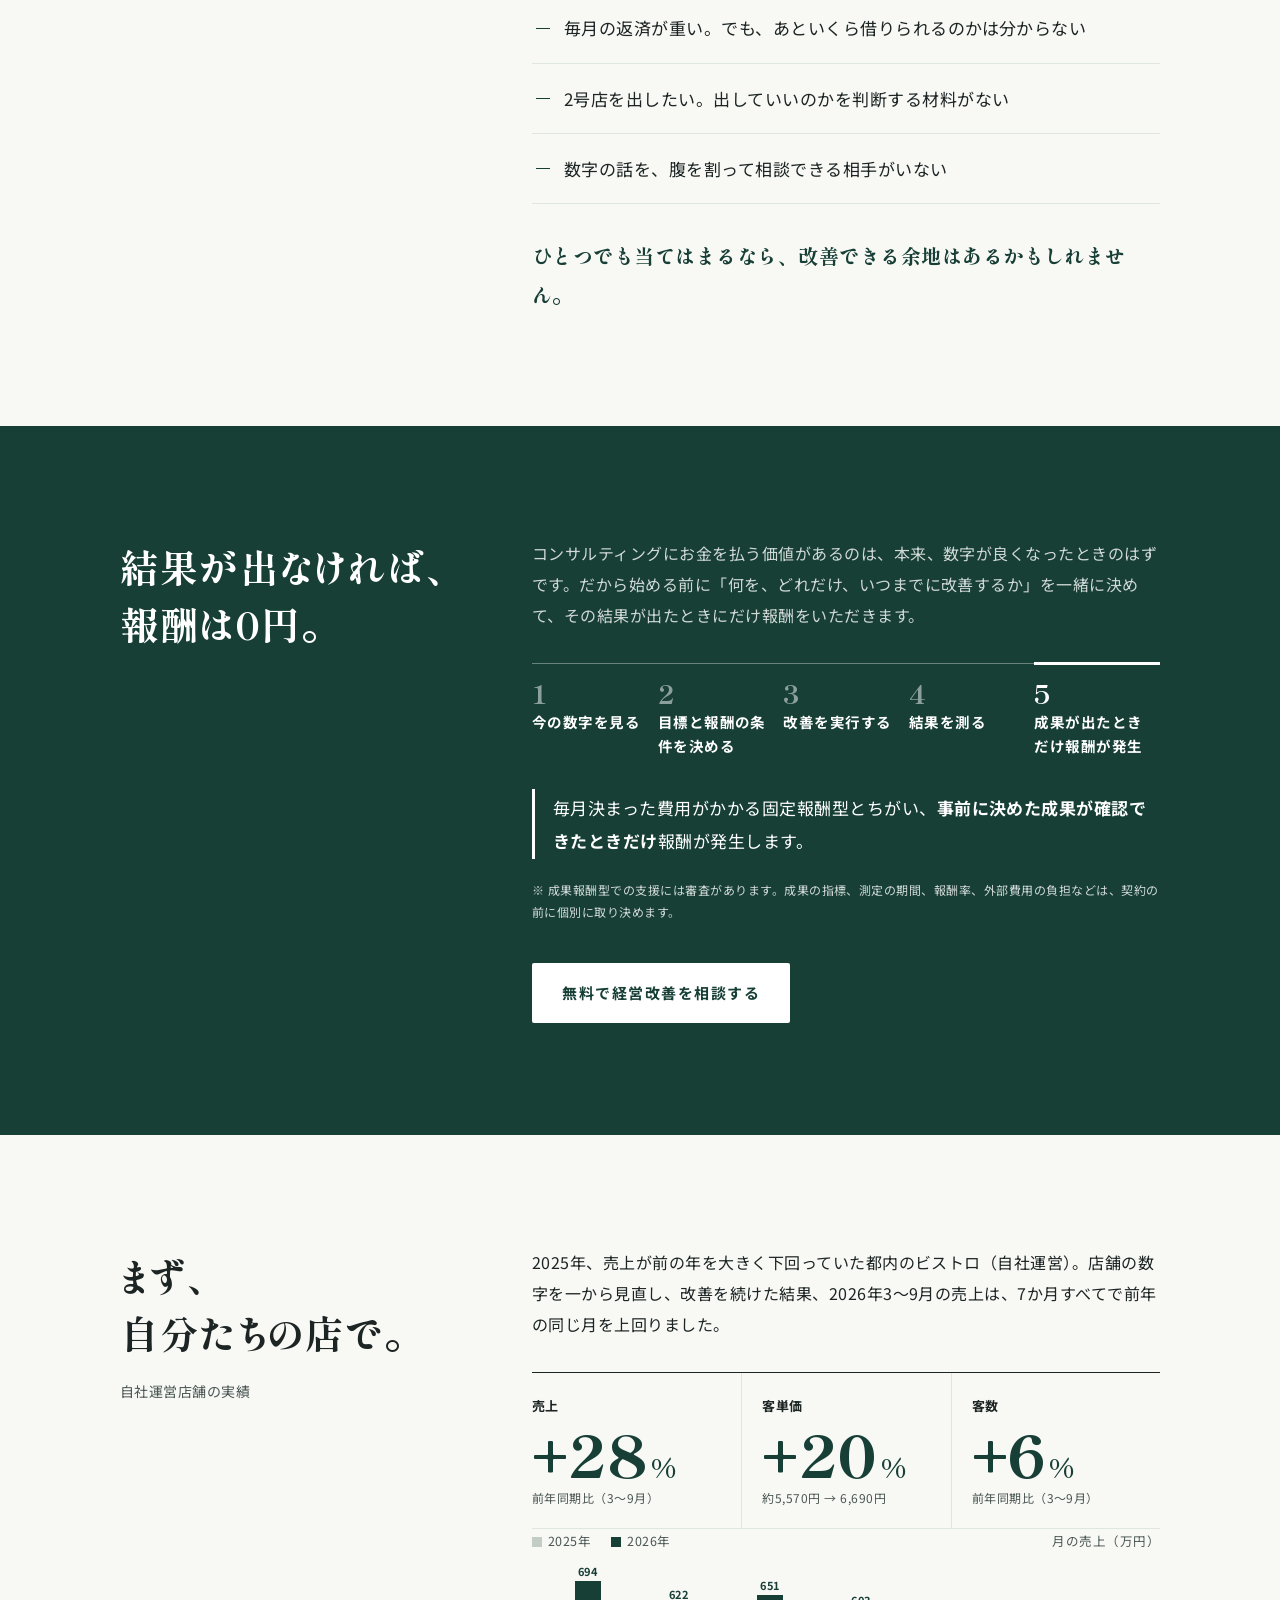
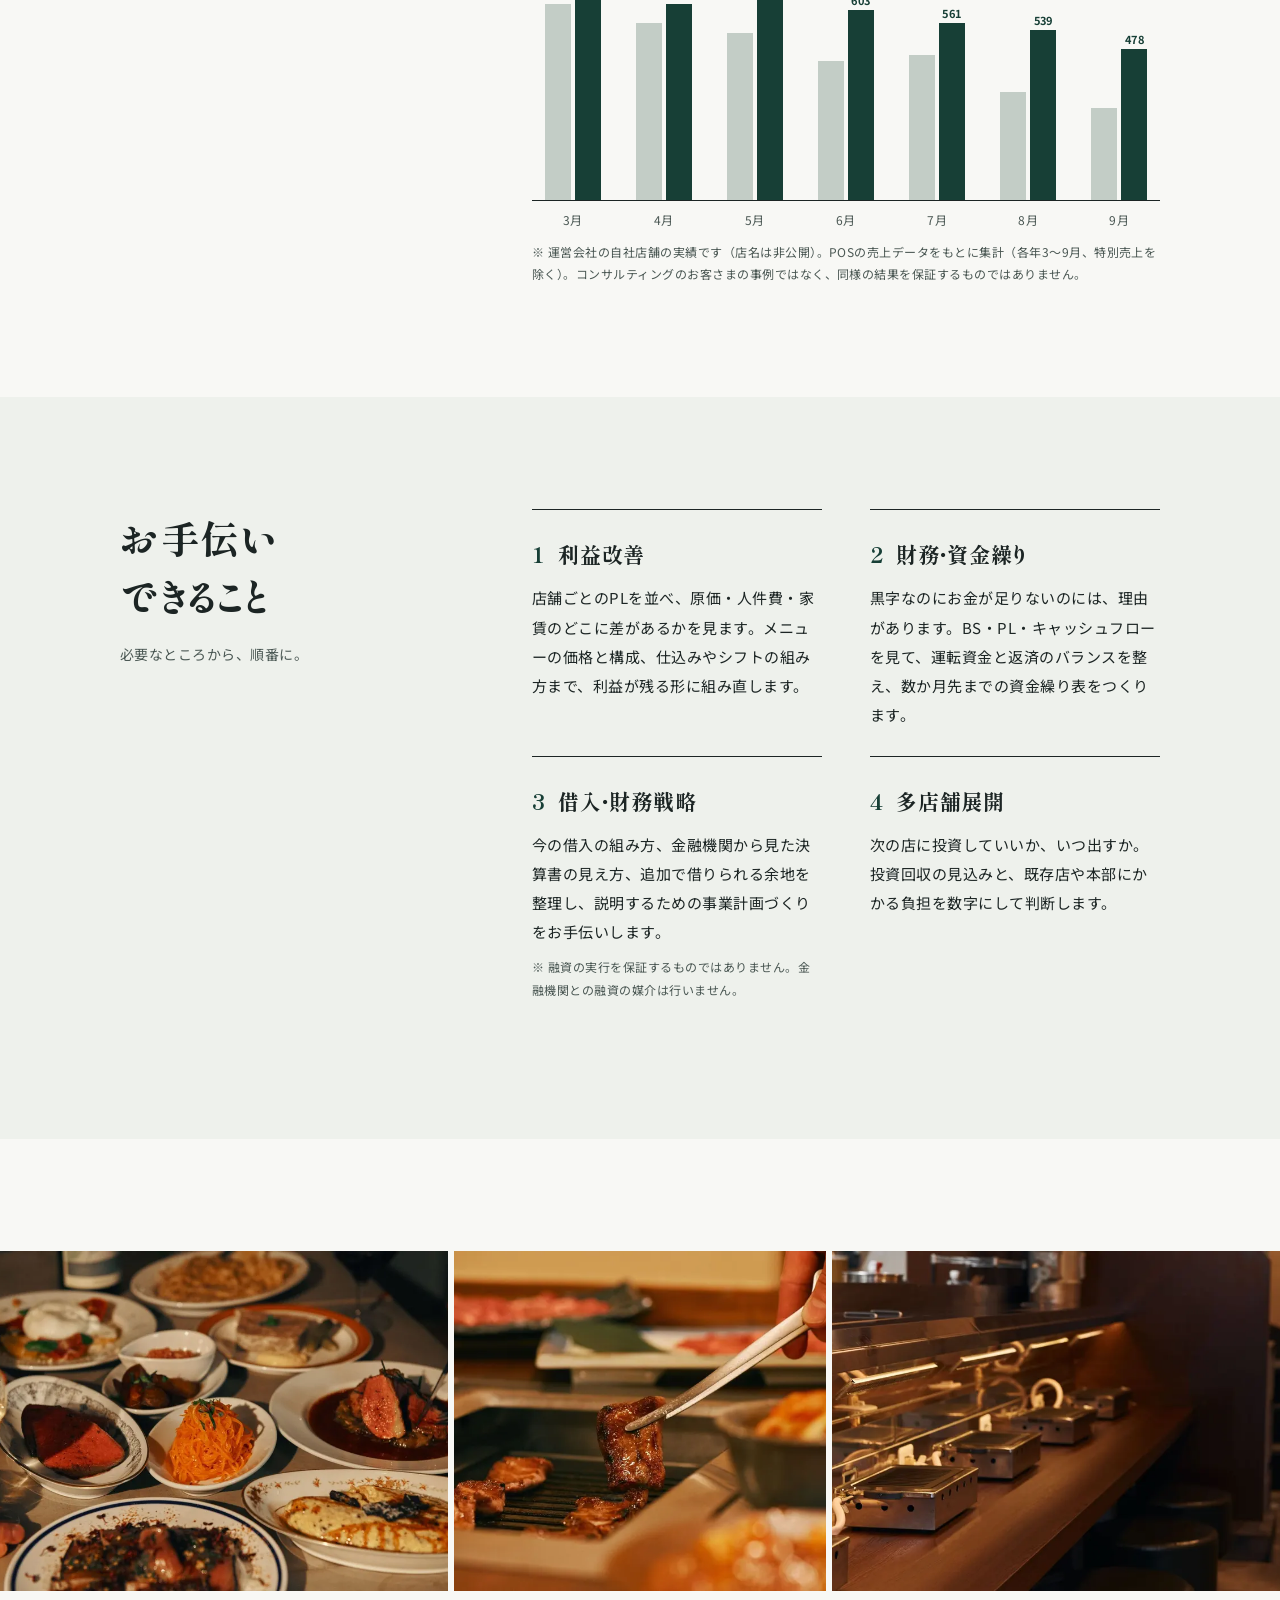
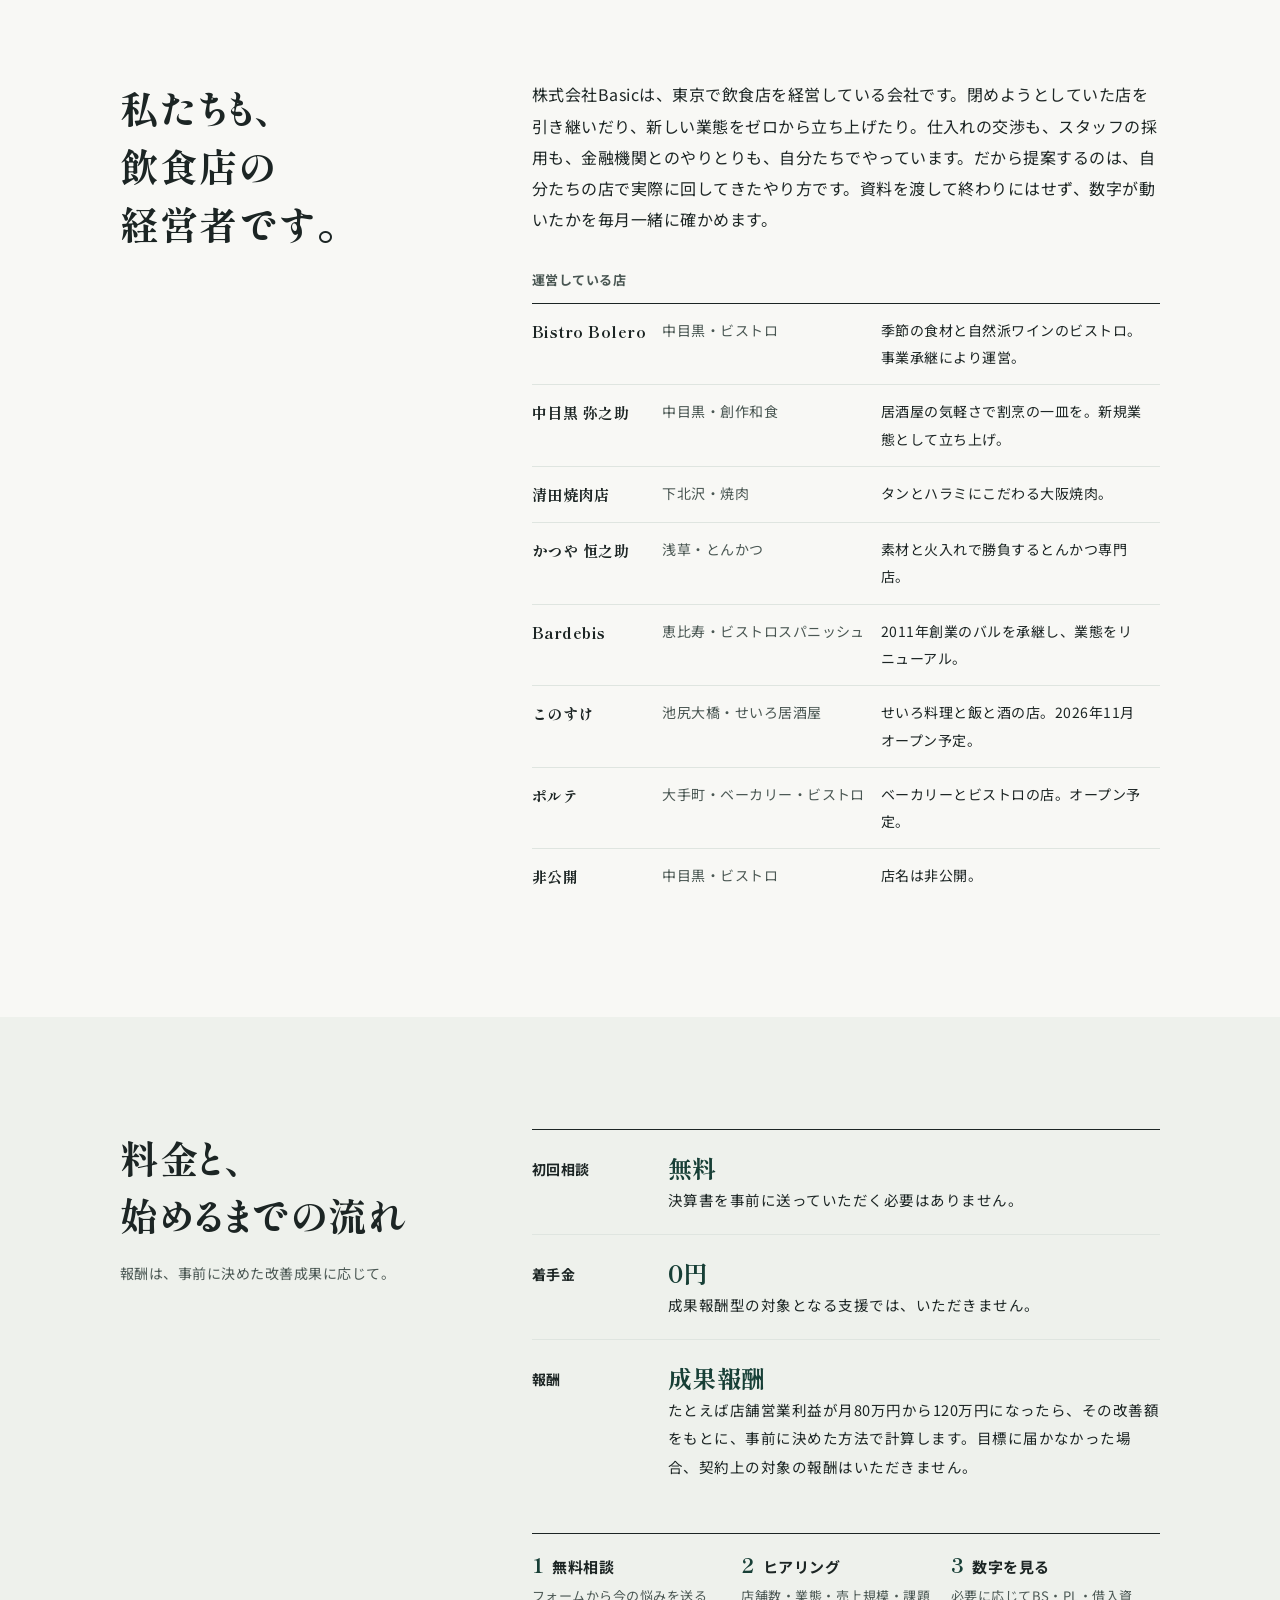
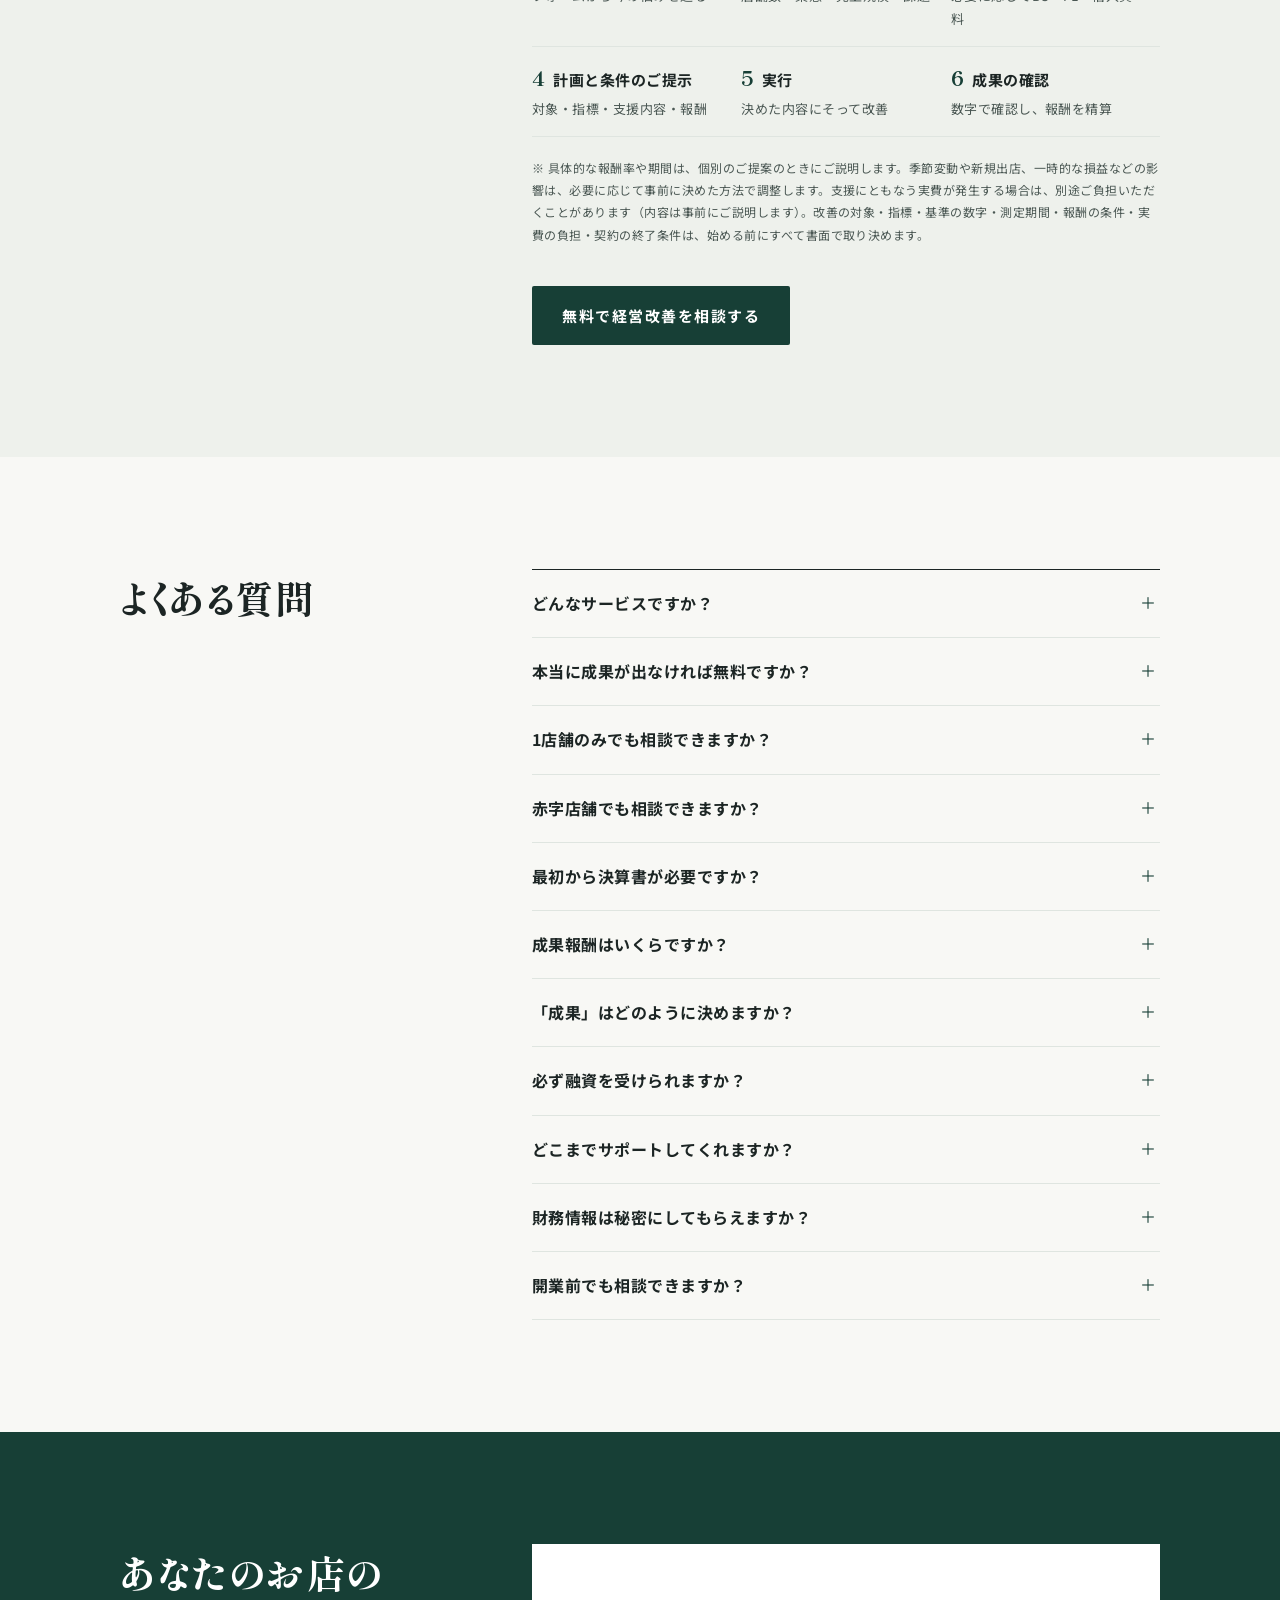
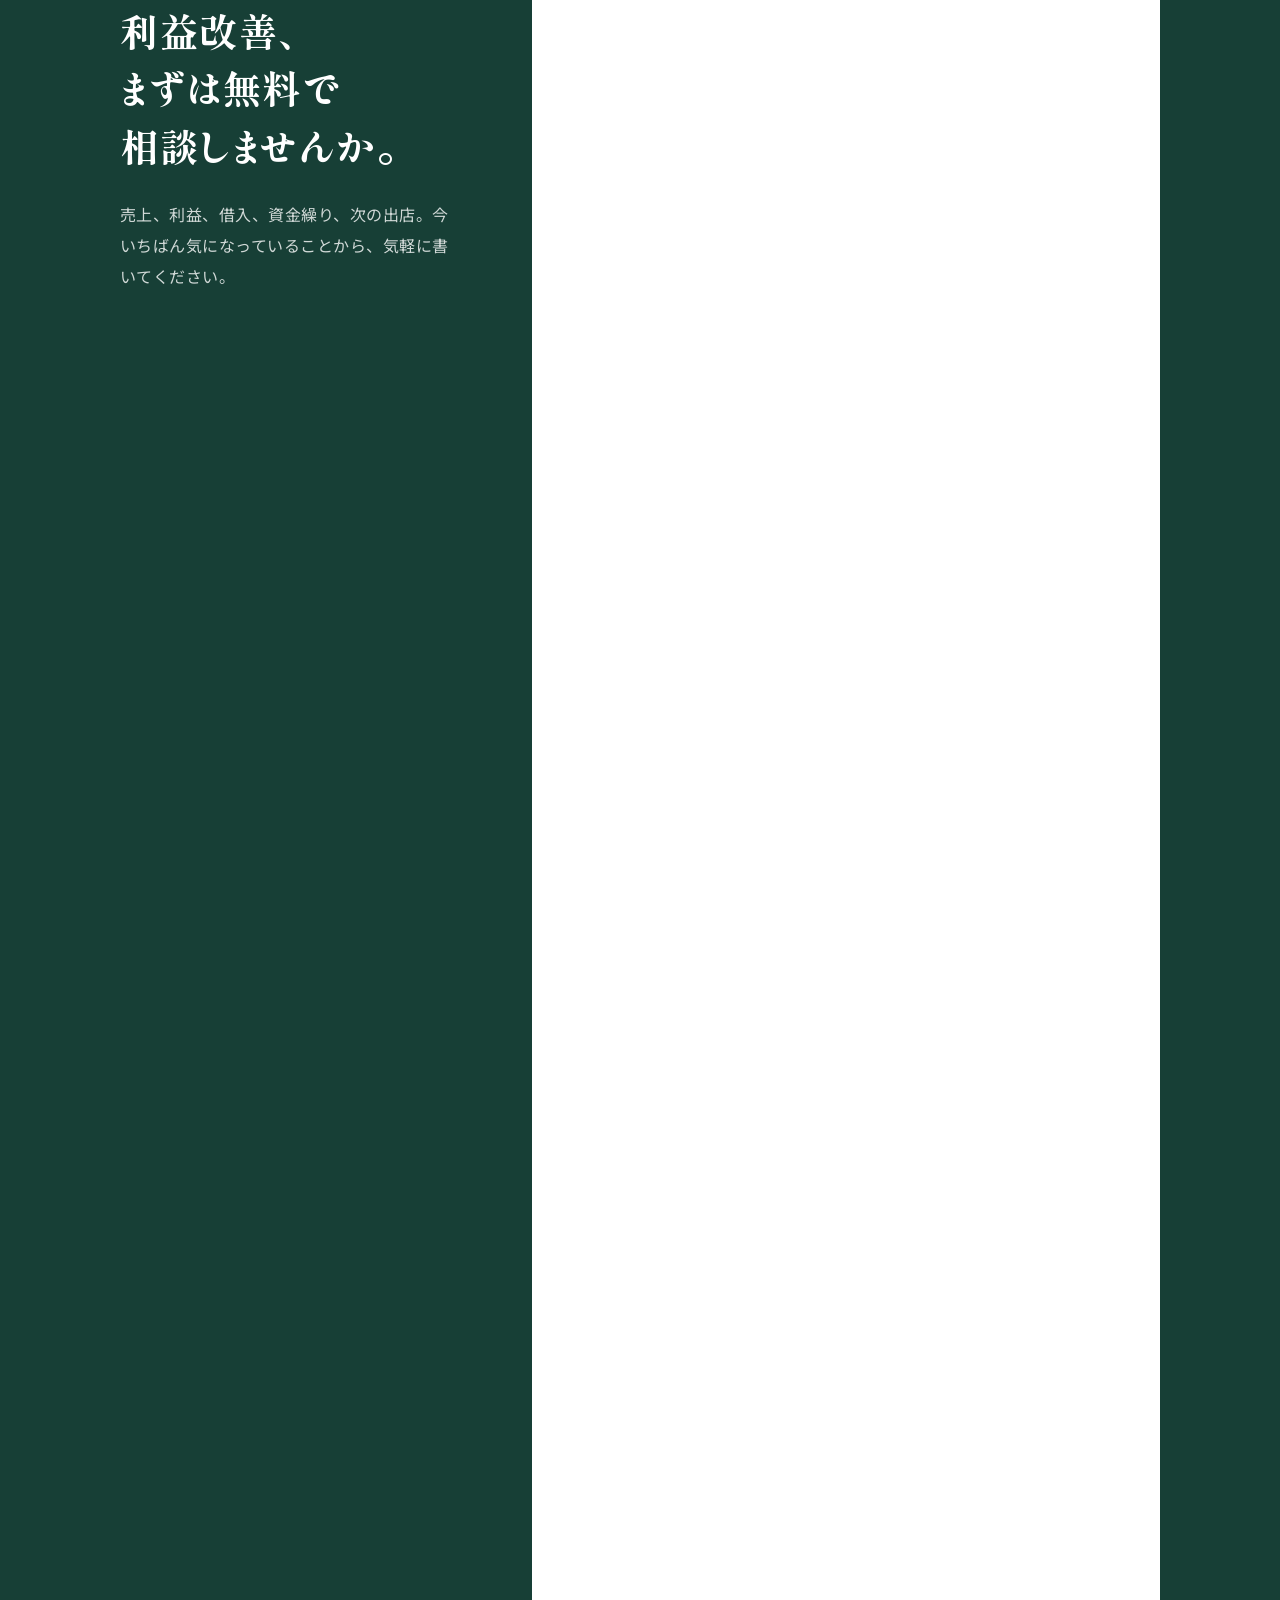
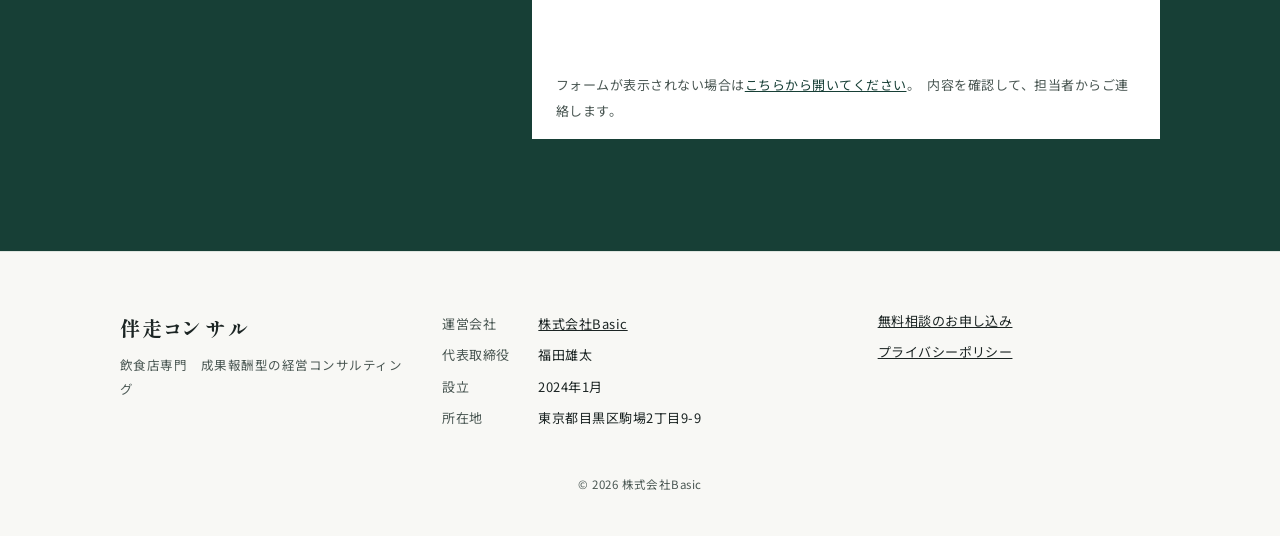
==== commit f441e258: "Consulting LP: mark Porte as opening soon Co-Authored-By: Claude Opus 5.5 <noreply@anthropic.com>" ====
--- a/consulting/index.html
+++ b/consulting/index.html
@@ -214,7 +214,7 @@
               <tr><th scope="row">かつや 恒之助</th><td>浅草・とんかつ</td><td>素材と火入れで勝負するとんかつ専門店。</td></tr>
               <tr><th scope="row">Bardebis</th><td>恵比寿・ビストロスパニッシュ</td><td>2011年創業のバルを承継し、業態をリニューアル。</td></tr>
               <tr><th scope="row">このすけ</th><td>池尻大橋・せいろ居酒屋</td><td>せいろ料理と飯と酒の店。2026年11月オープン予定。</td></tr>
-              <tr><th scope="row">ポルテ</th><td>大手町・ベーカリー・ビストロ</td><td>ベーカリーとビストロの店。</td></tr>
+              <tr><th scope="row">ポルテ</th><td>大手町・ベーカリー・ビストロ</td><td>ベーカリーとビストロの店。オープン予定。</td></tr>
               <tr><th scope="row">非公開</th><td>中目黒・ビストロ</td><td>店名は非公開。</td></tr>
             </tbody>
           </table>
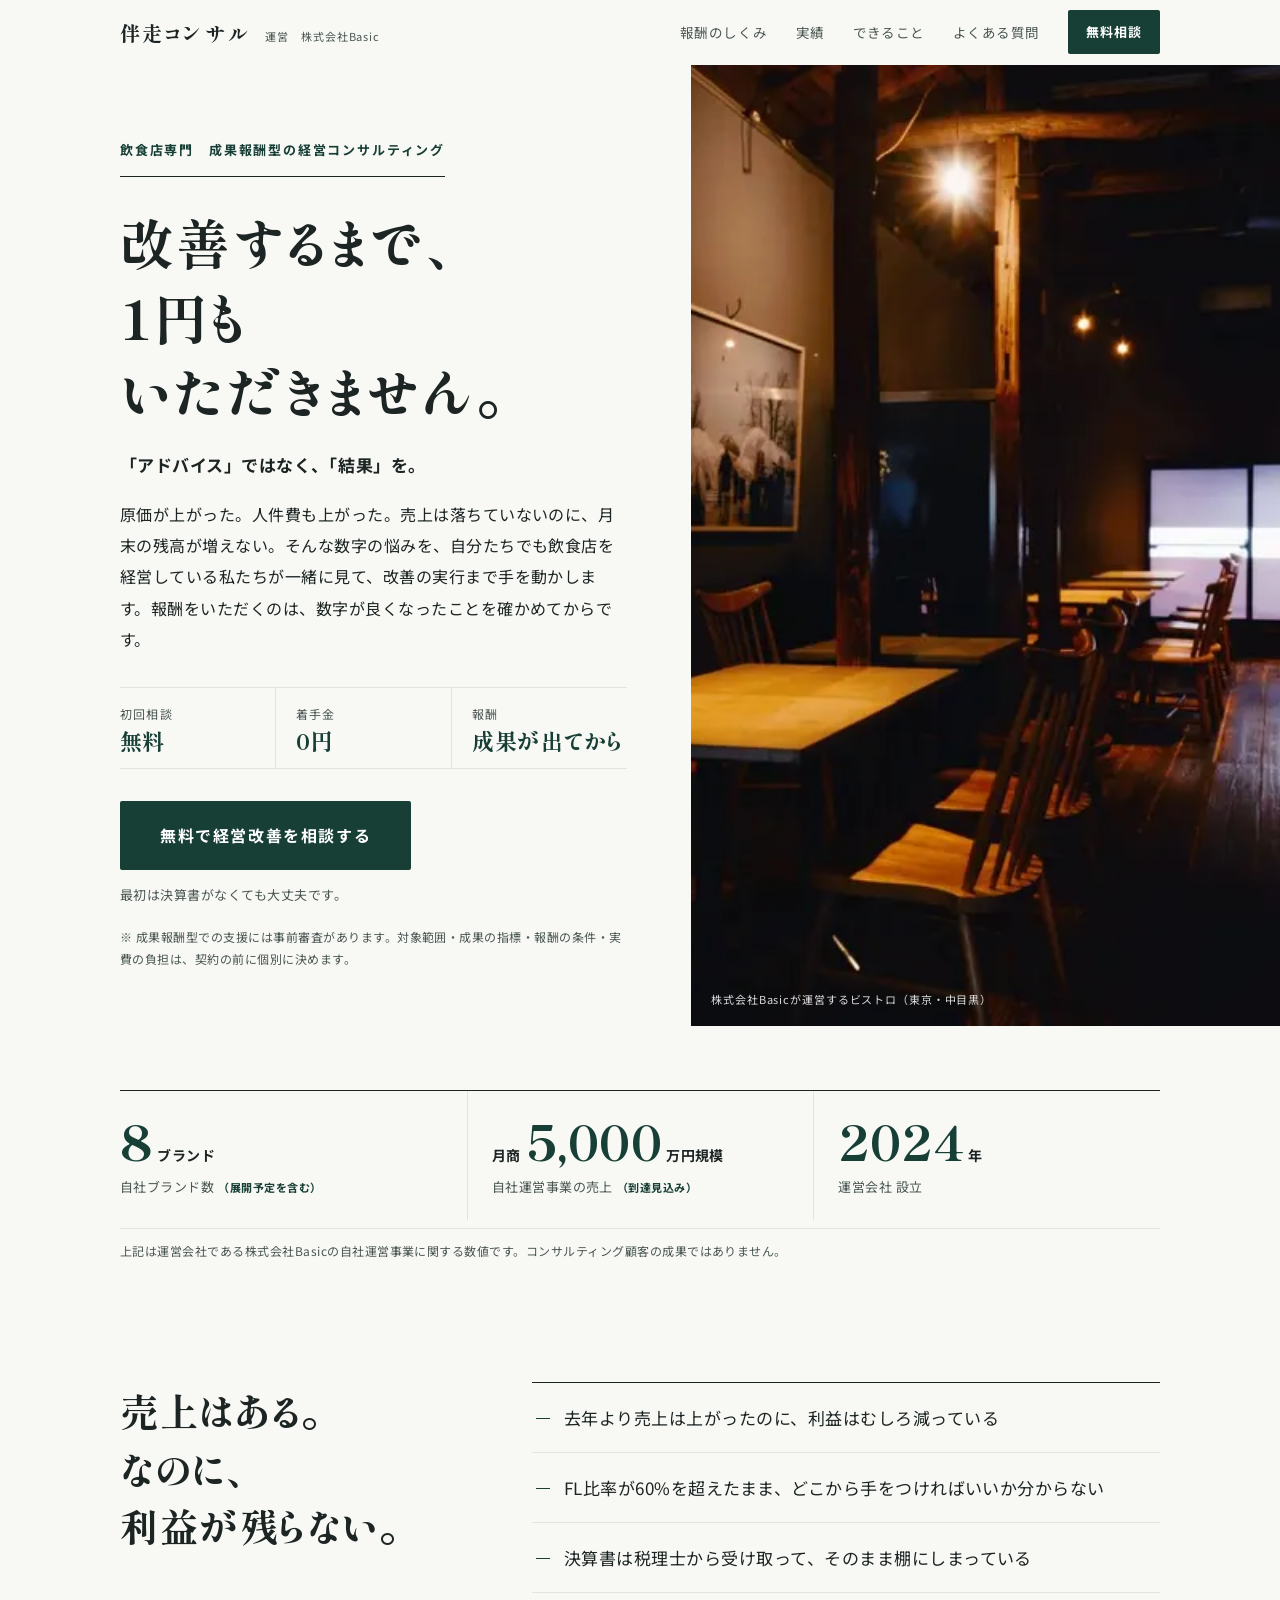
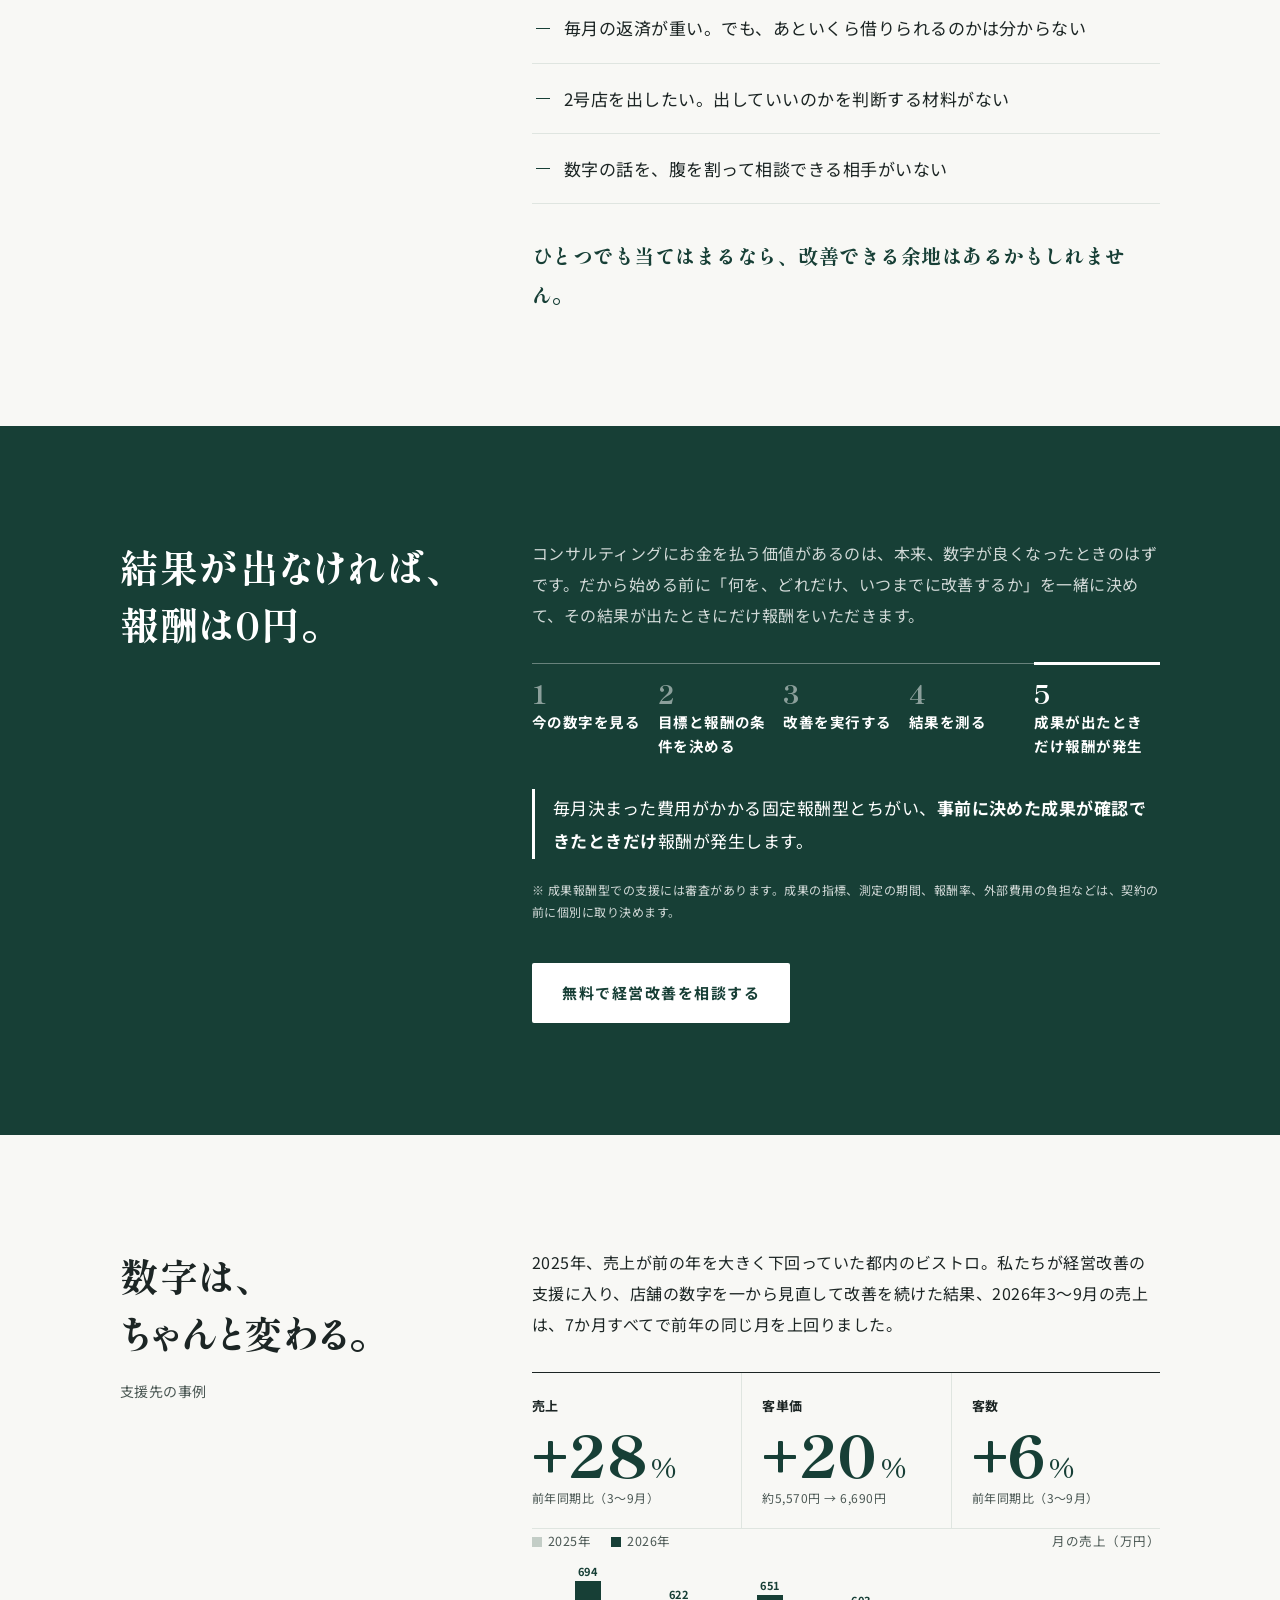
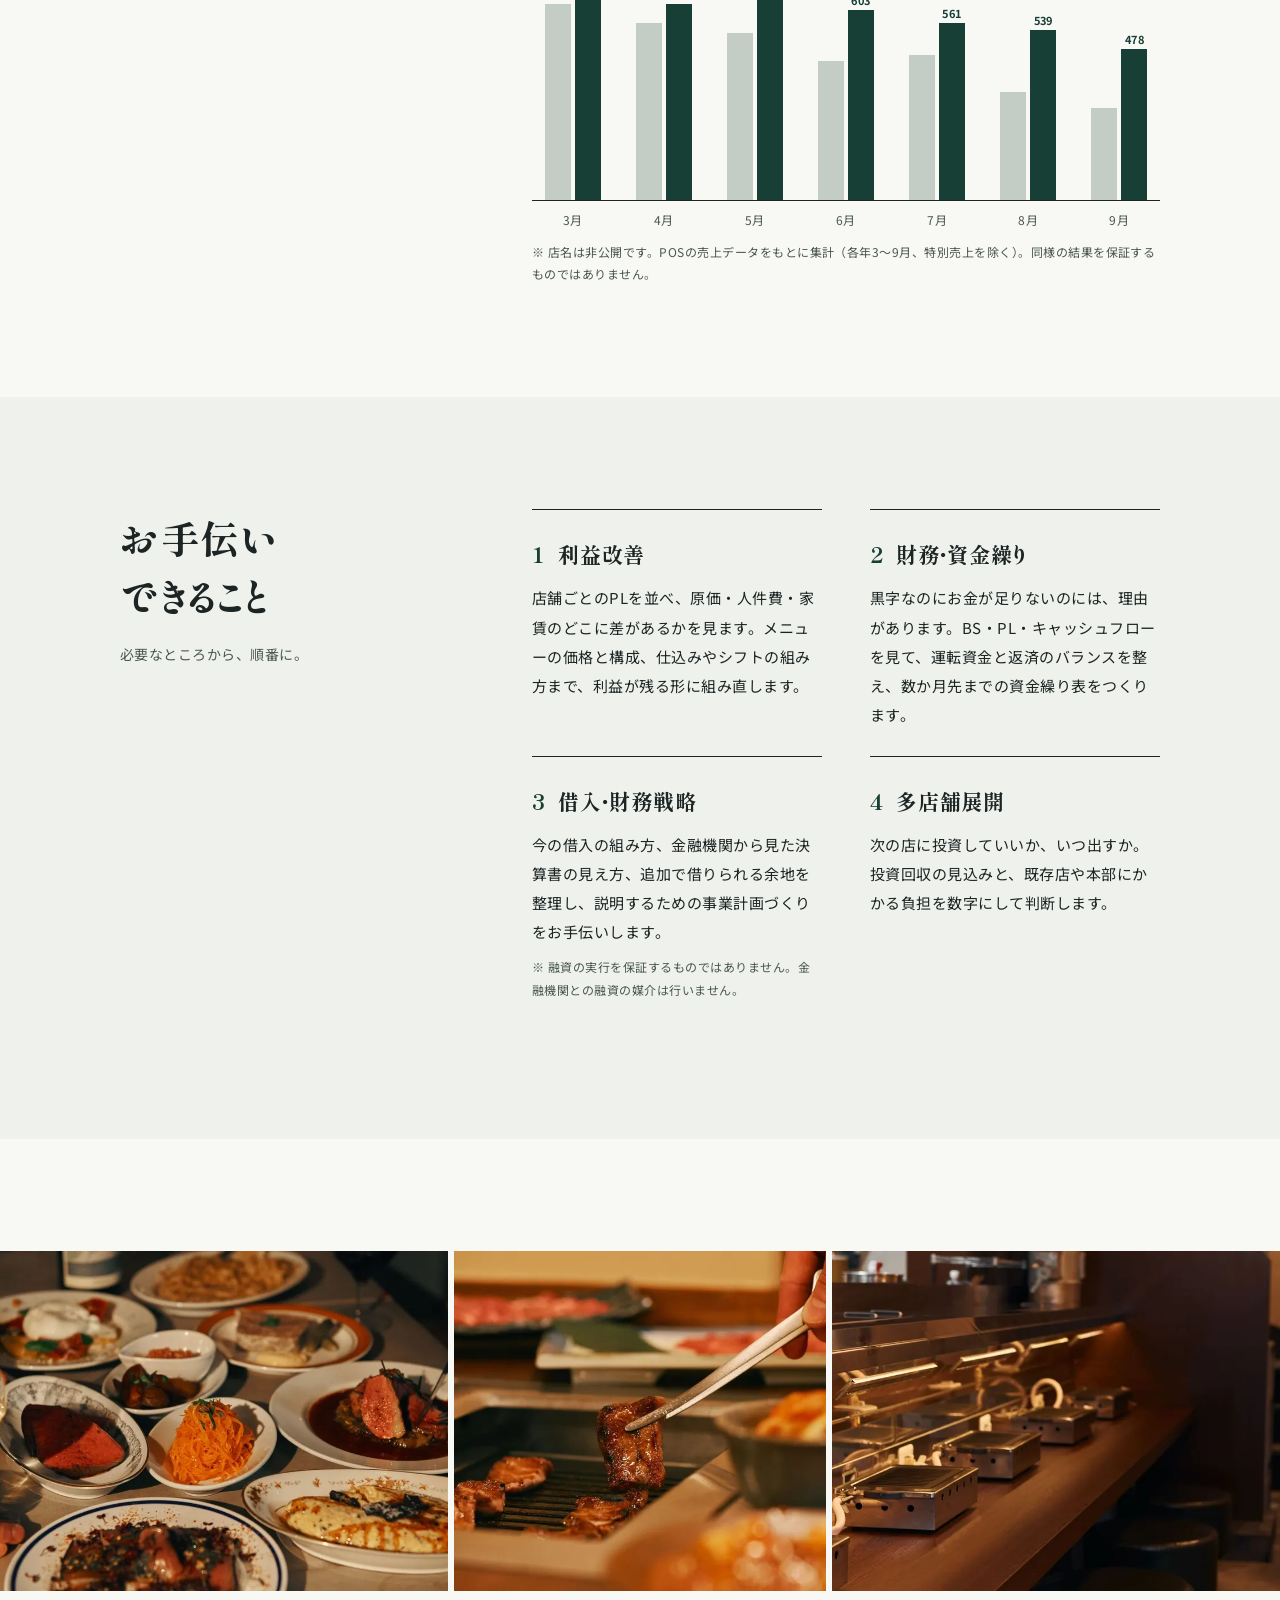
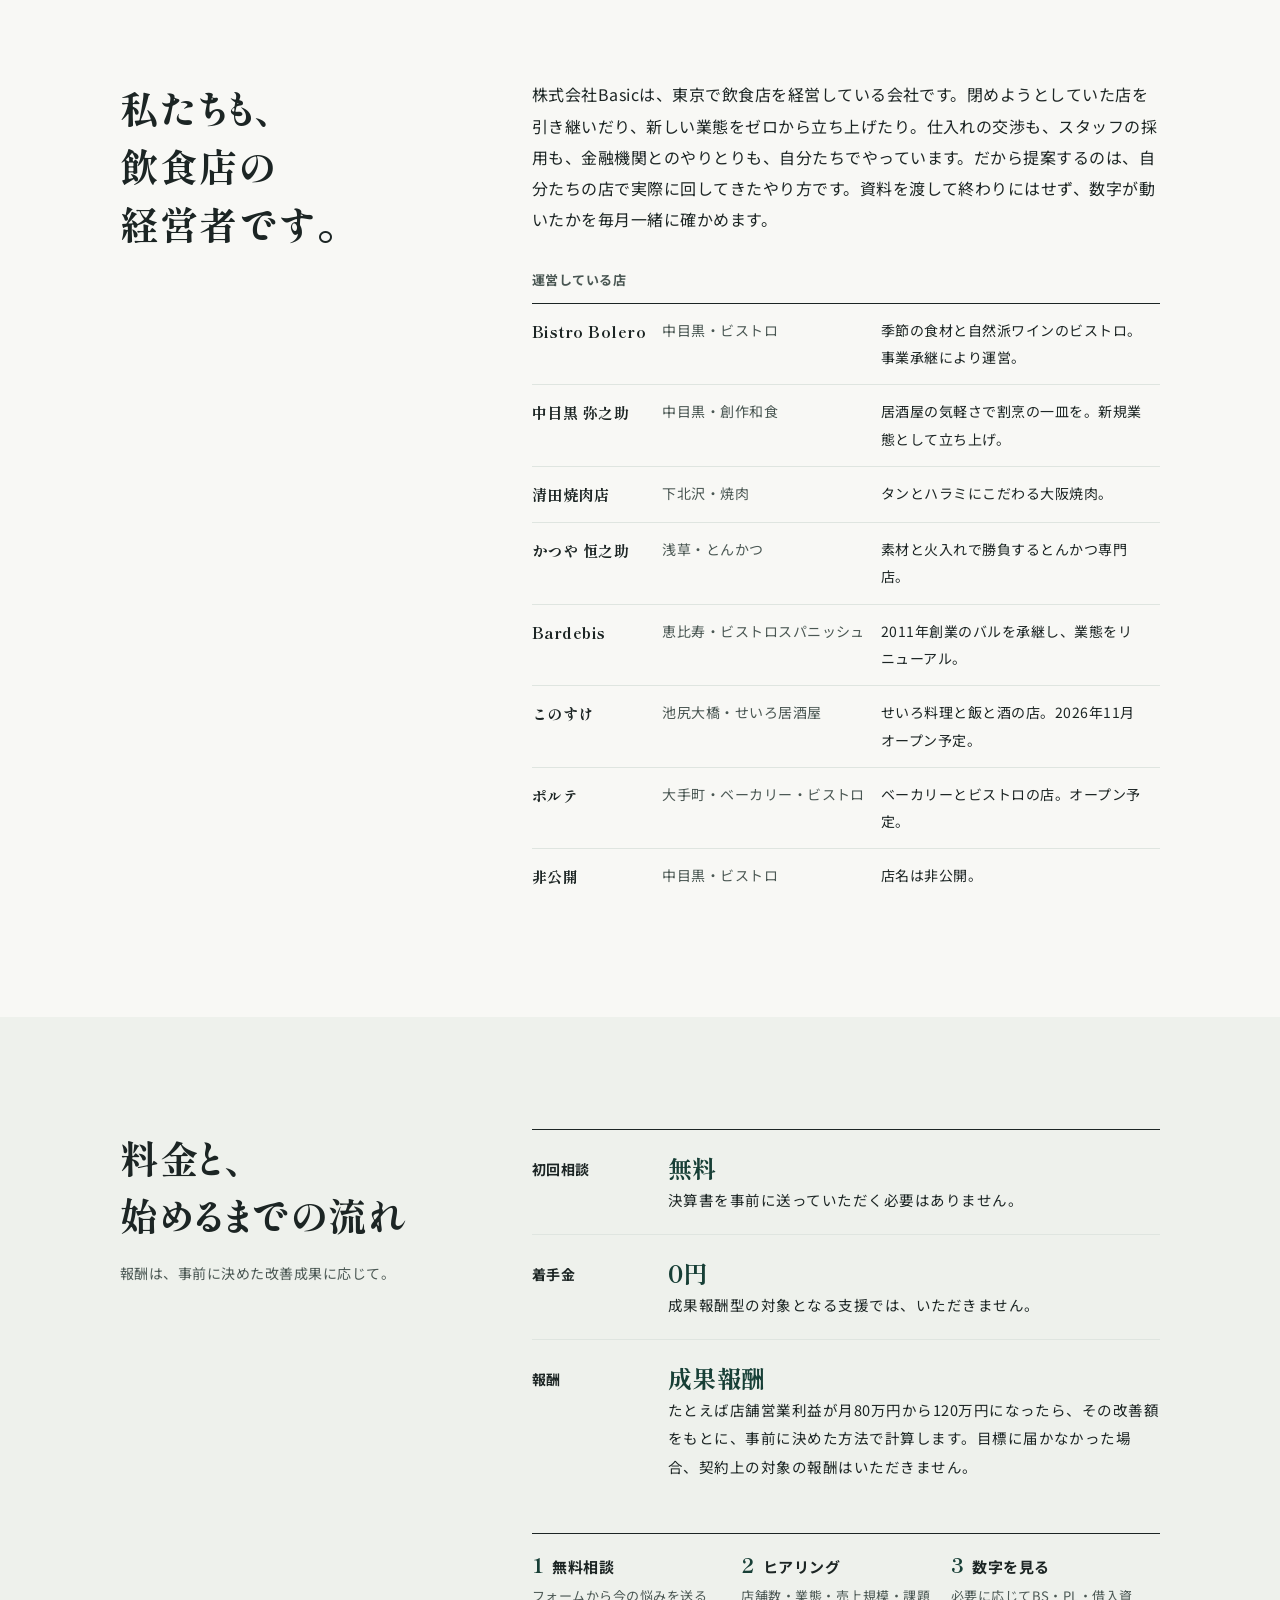
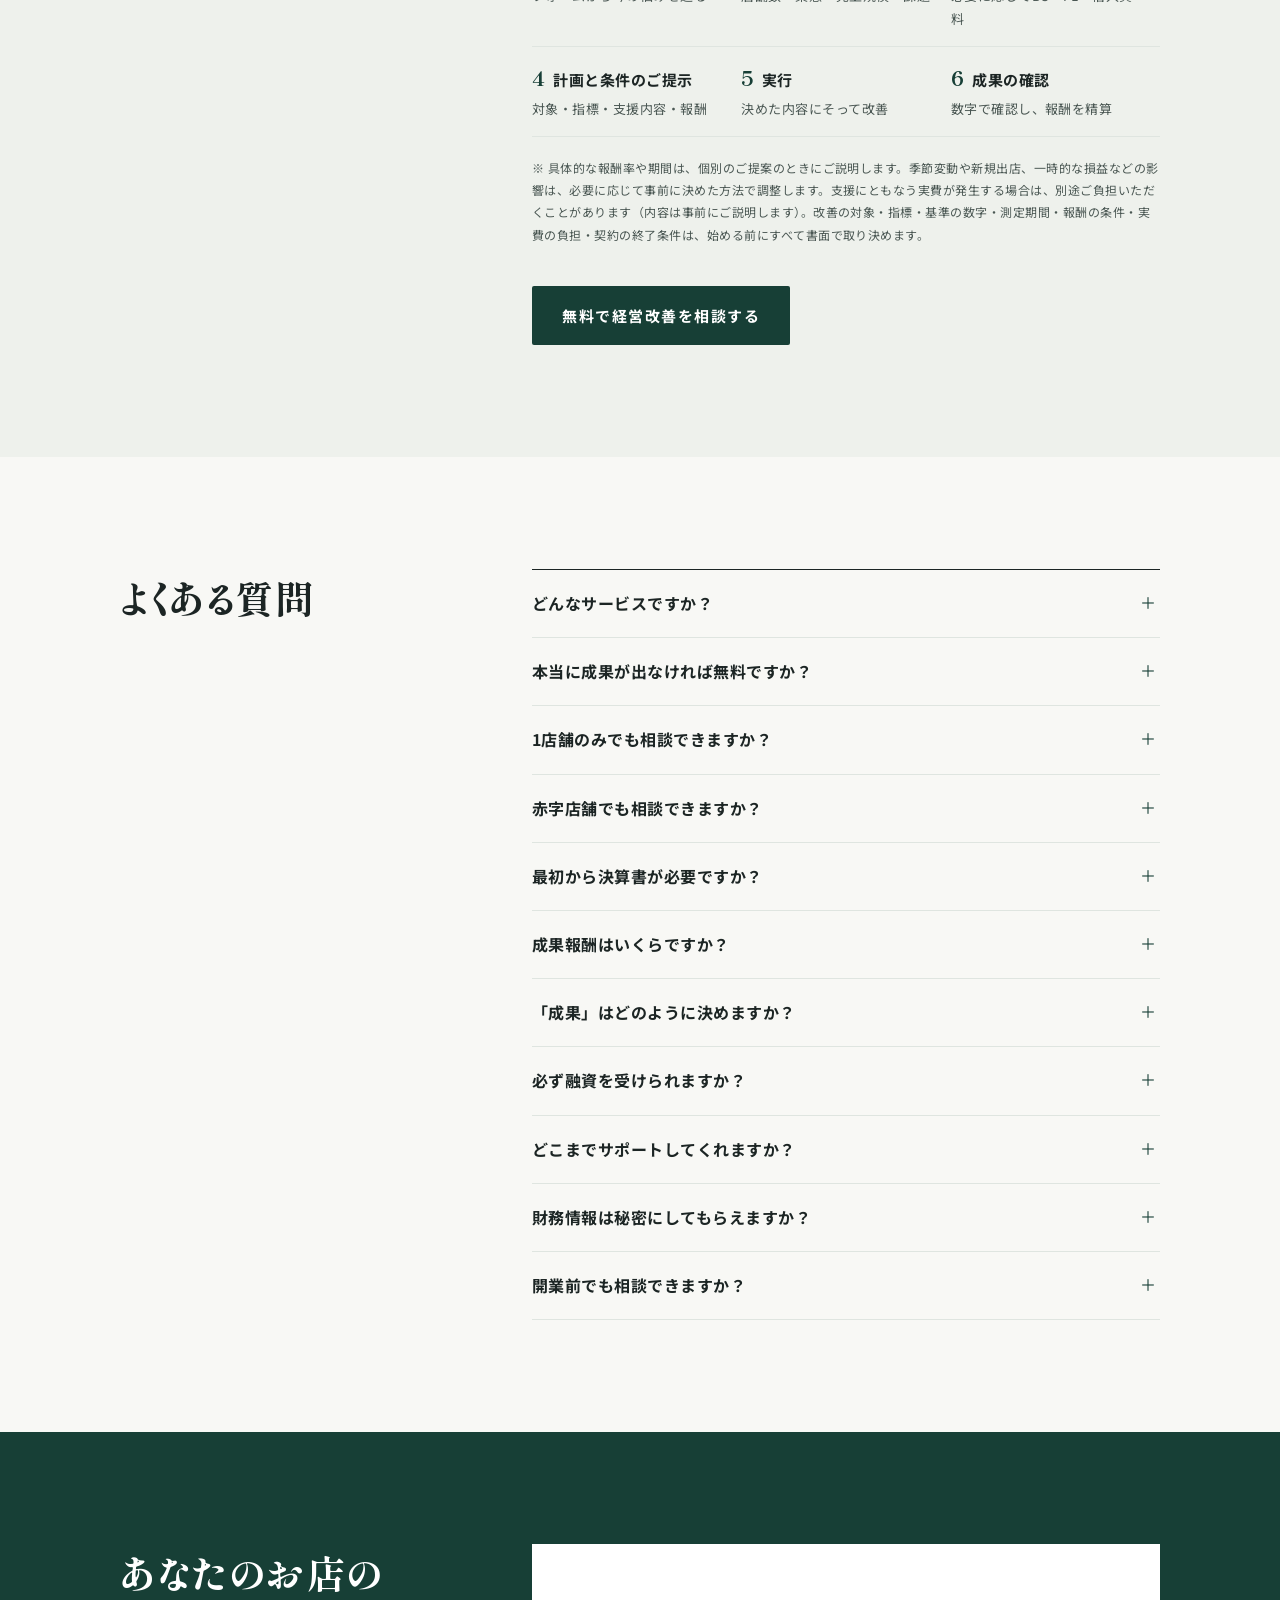
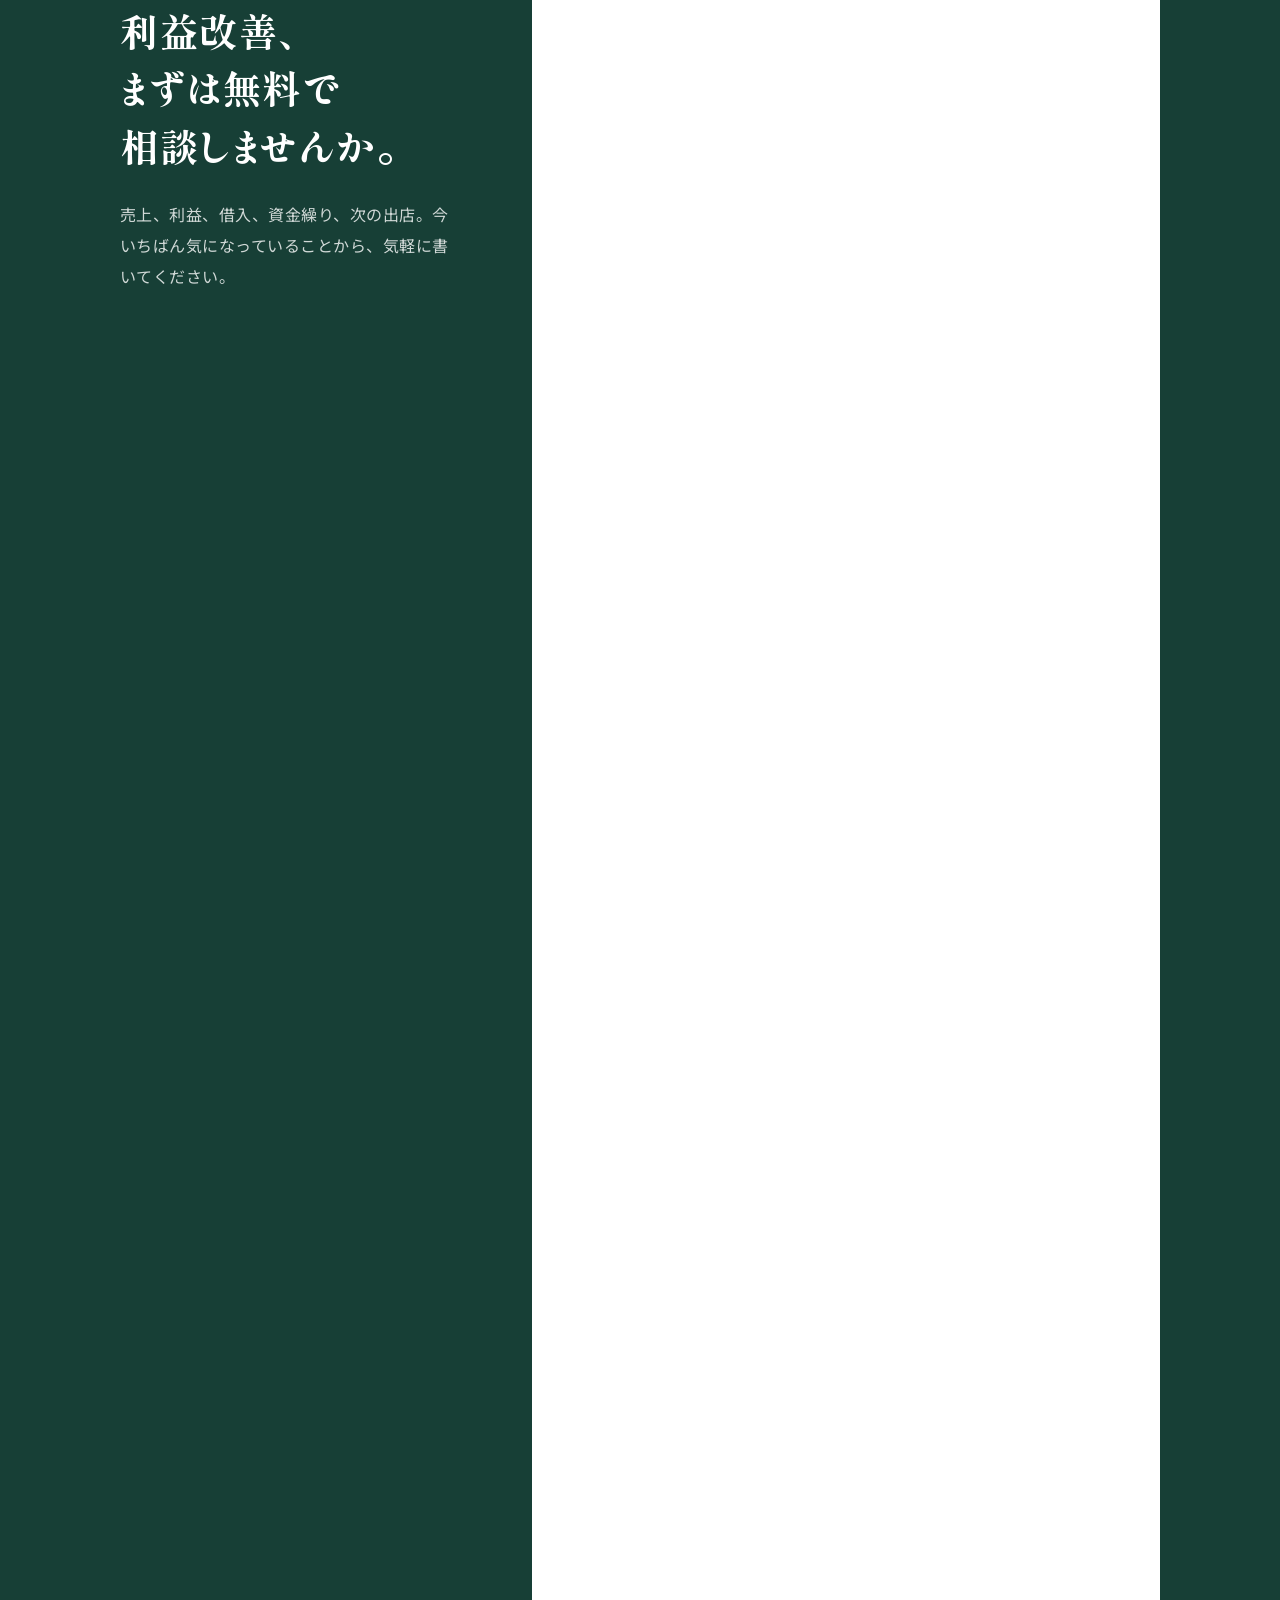
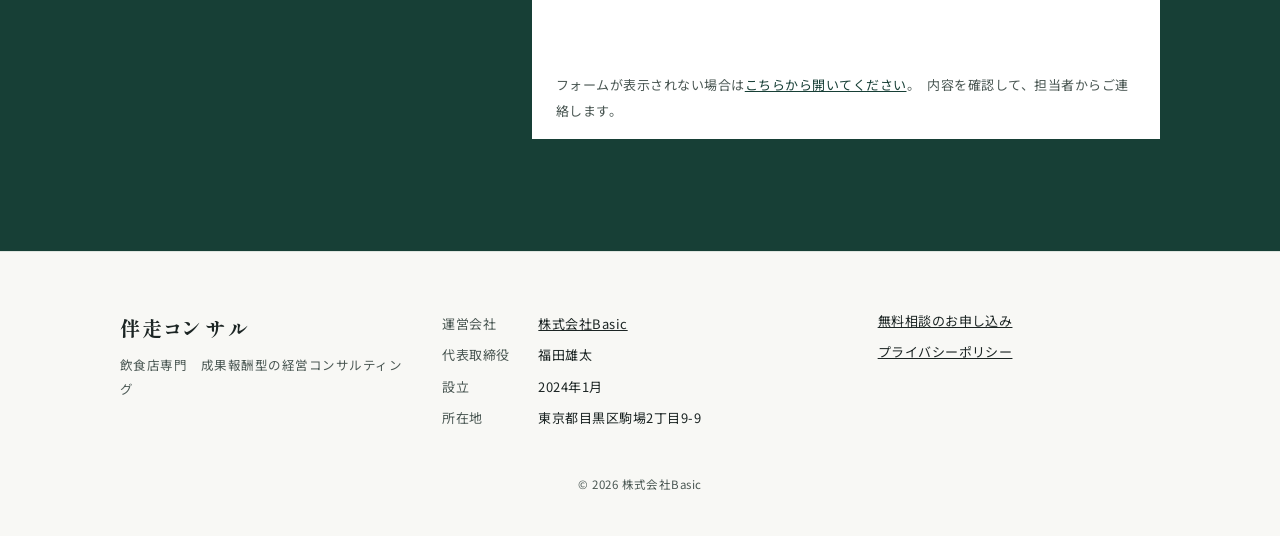
==== commit a99436df: "Consulting LP: present the bistro result as a client engagement case Co-Authored-By: Claude Opus 5.5" ====
--- a/consulting/index.html
+++ b/consulting/index.html
@@ -134,11 +134,11 @@
     <section class="section" id="case" aria-labelledby="h-case">
       <div class="wrap split">
         <div class="split-head">
-          <h2 id="h-case">まず、<br>自分たちの店で。</h2>
-          <p class="split-sub">自社運営店舗の実績</p>
-        </div>
-        <div class="split-body">
-          <p class="lead">2025年、売上が前の年を大きく下回っていた都内のビストロ（自社運営）。店舗の数字を一から見直し、改善を続けた結果、2026年3〜9月の売上は、7か月すべてで前年の同じ月を上回りました。</p>
+          <h2 id="h-case">数字は、<br>ちゃんと変わる。</h2>
+          <p class="split-sub">支援先の事例</p>
+        </div>
+        <div class="split-body">
+          <p class="lead">2025年、売上が前の年を大きく下回っていた都内のビストロ。私たちが経営改善の支援に入り、店舗の数字を一から見直して改善を続けた結果、2026年3〜9月の売上は、7か月すべてで前年の同じ月を上回りました。</p>
           <div class="case-kpis">
             <div class="kpi"><p class="kpi-l">売上</p><p class="kpi-v">+28<small>%</small></p><p class="kpi-s">前年同期比（3〜9月）</p></div>
             <div class="kpi"><p class="kpi-l">客単価</p><p class="kpi-v">+20<small>%</small></p><p class="kpi-s">約5,570円 → 6,690円</p></div>
@@ -156,7 +156,7 @@
               <div class="m"><div class="m-bars"><span class="b0" style="--h:42.2%" title="2025年 9月 293万円"></span><span class="b1" style="--h:68.9%" title="2026年 9月 478万円"><em>478</em></span></div><p>9月</p></div>
             </div>
           </figure>
-          <p class="fine">※ 運営会社の自社店舗の実績です（店名は非公開）。POSの売上データをもとに集計（各年3〜9月、特別売上を除く）。コンサルティングのお客さまの事例ではなく、同様の結果を保証するものではありません。</p>
+          <p class="fine">※ 店名は非公開です。POSの売上データをもとに集計（各年3〜9月、特別売上を除く）。同様の結果を保証するものではありません。</p>
         </div>
       </div>
     </section>
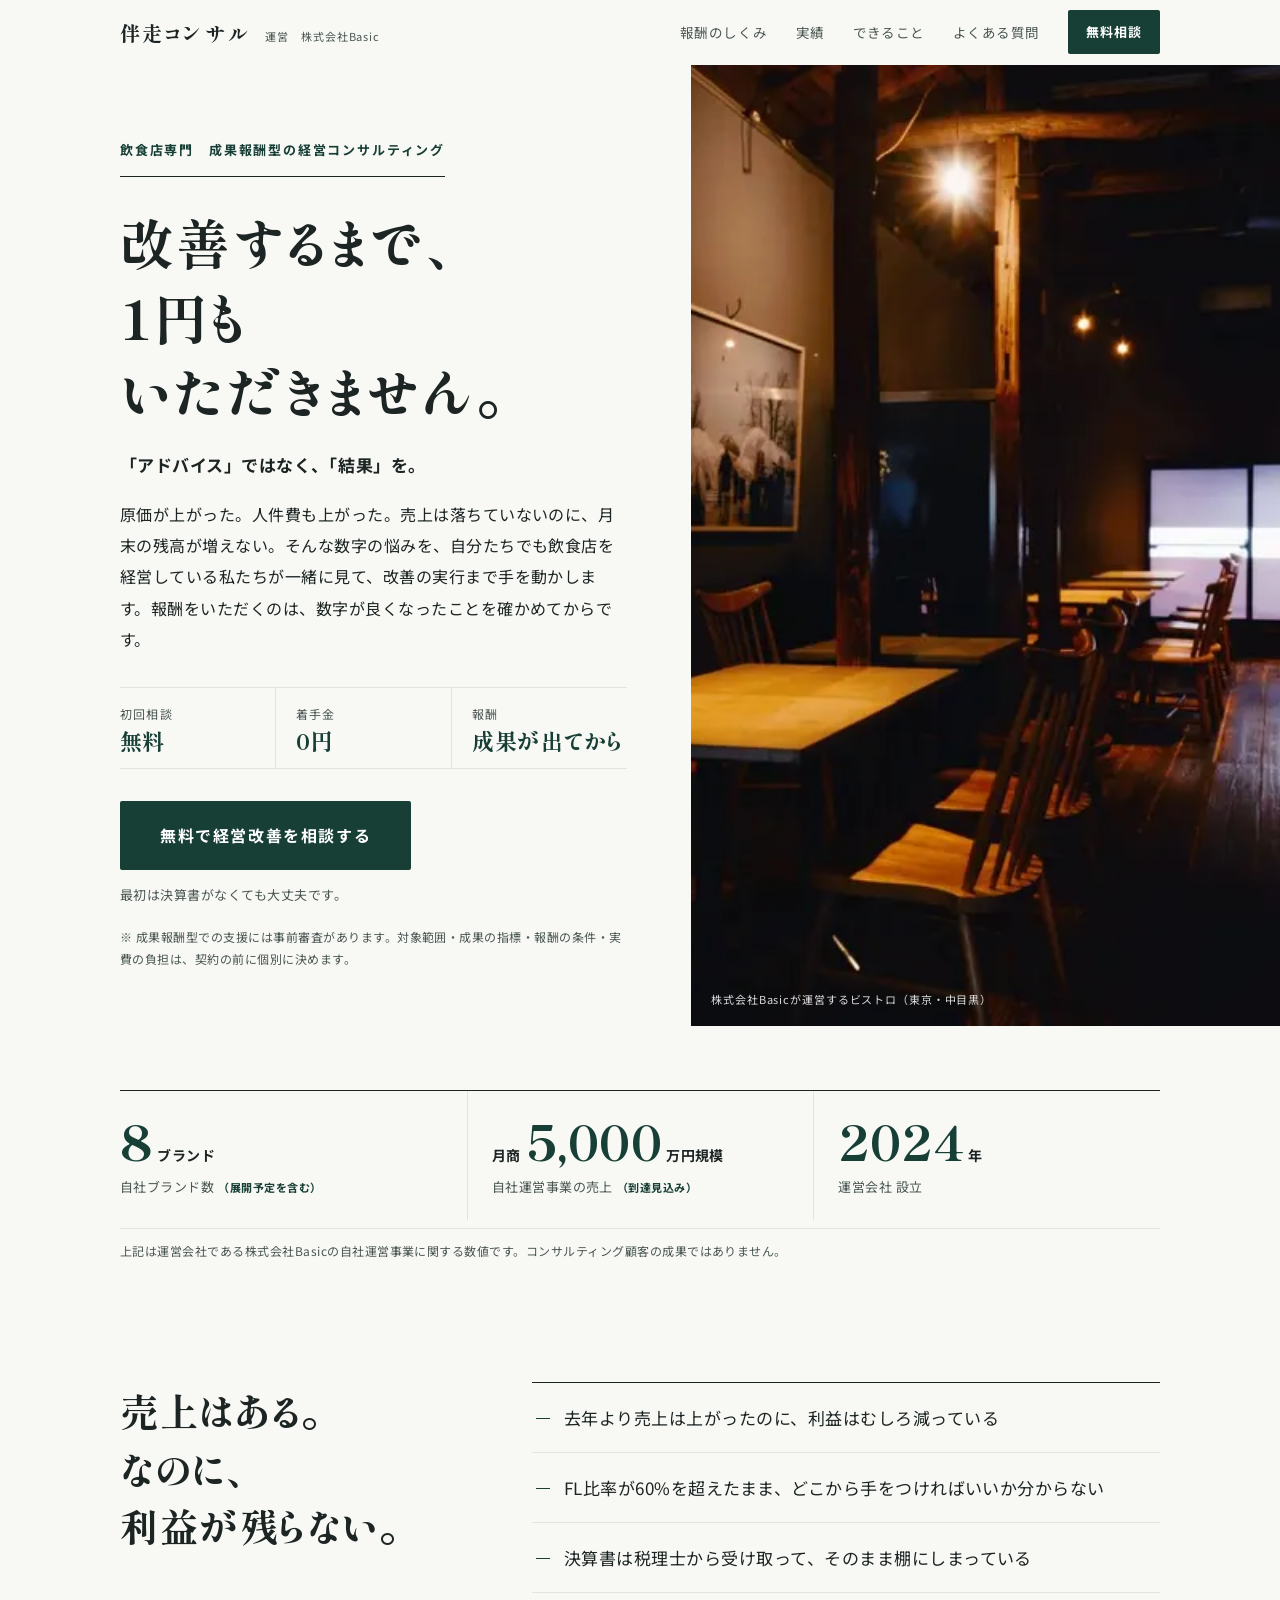
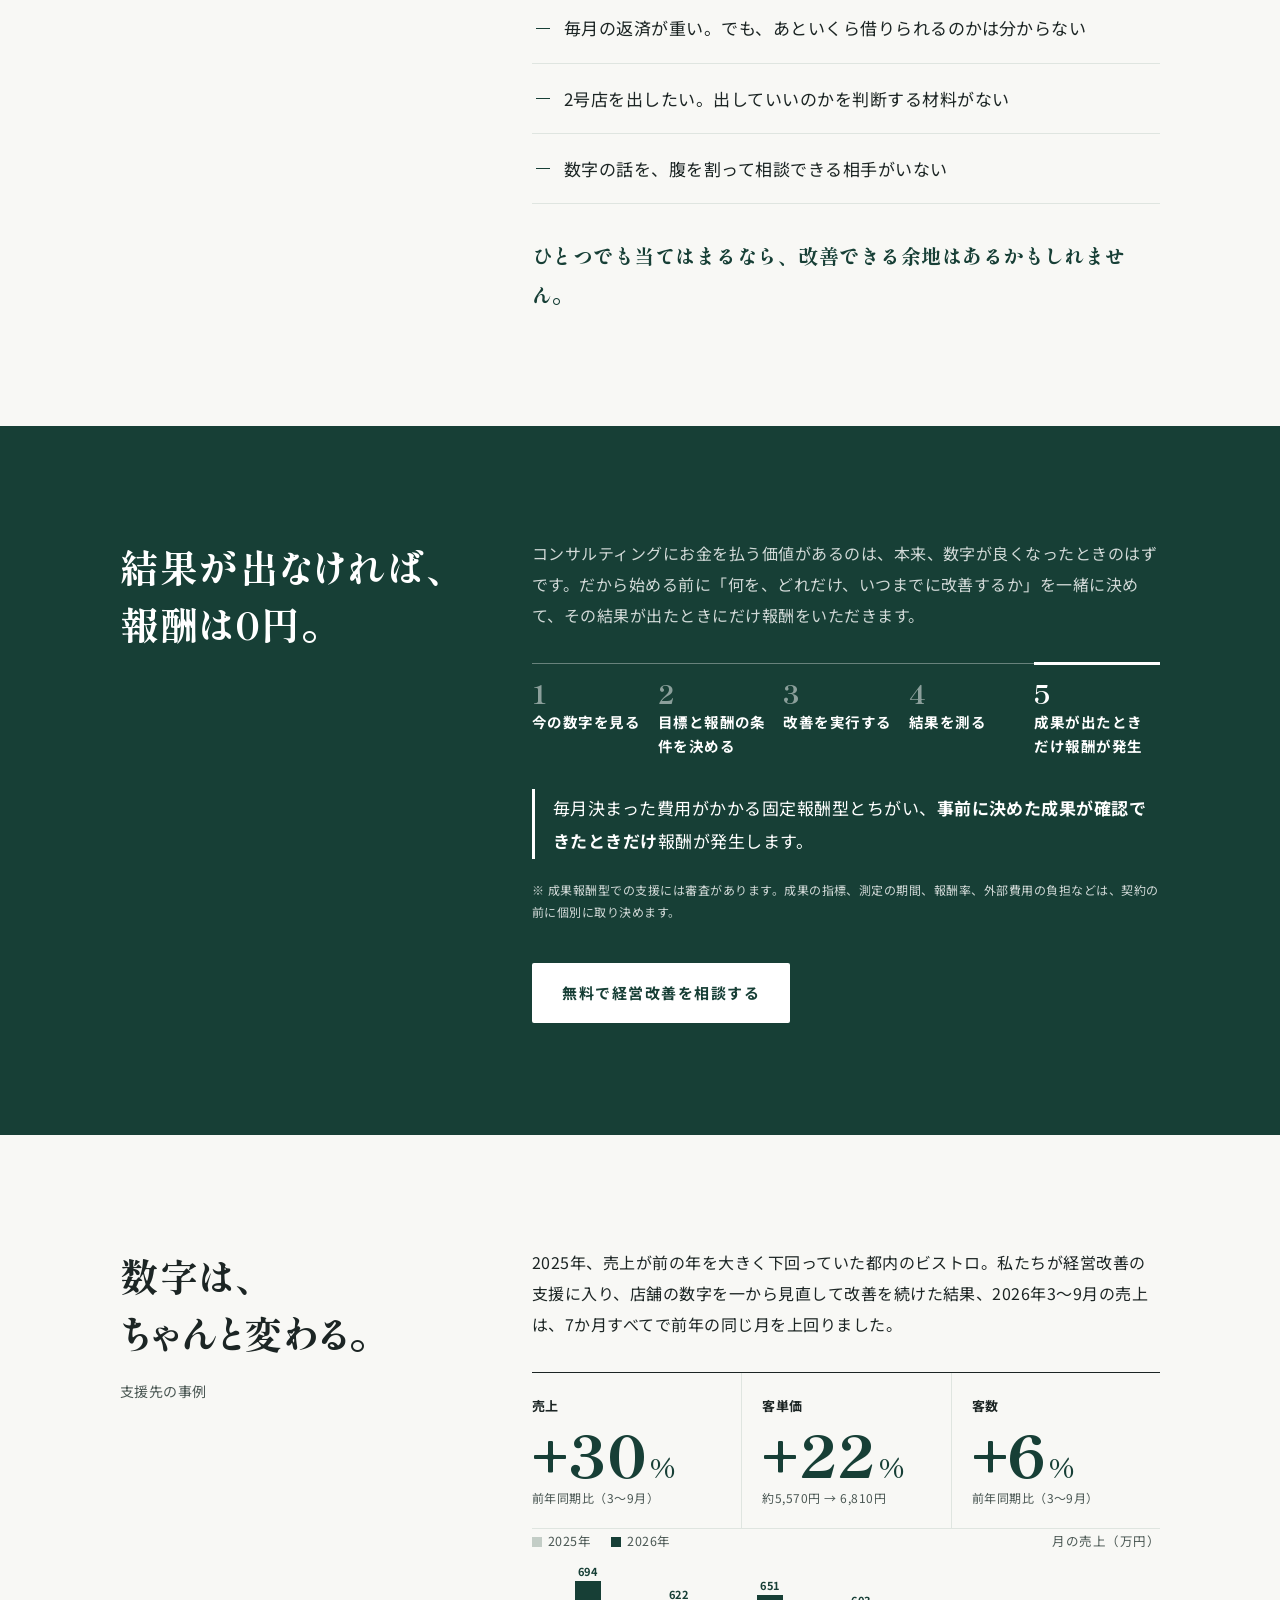
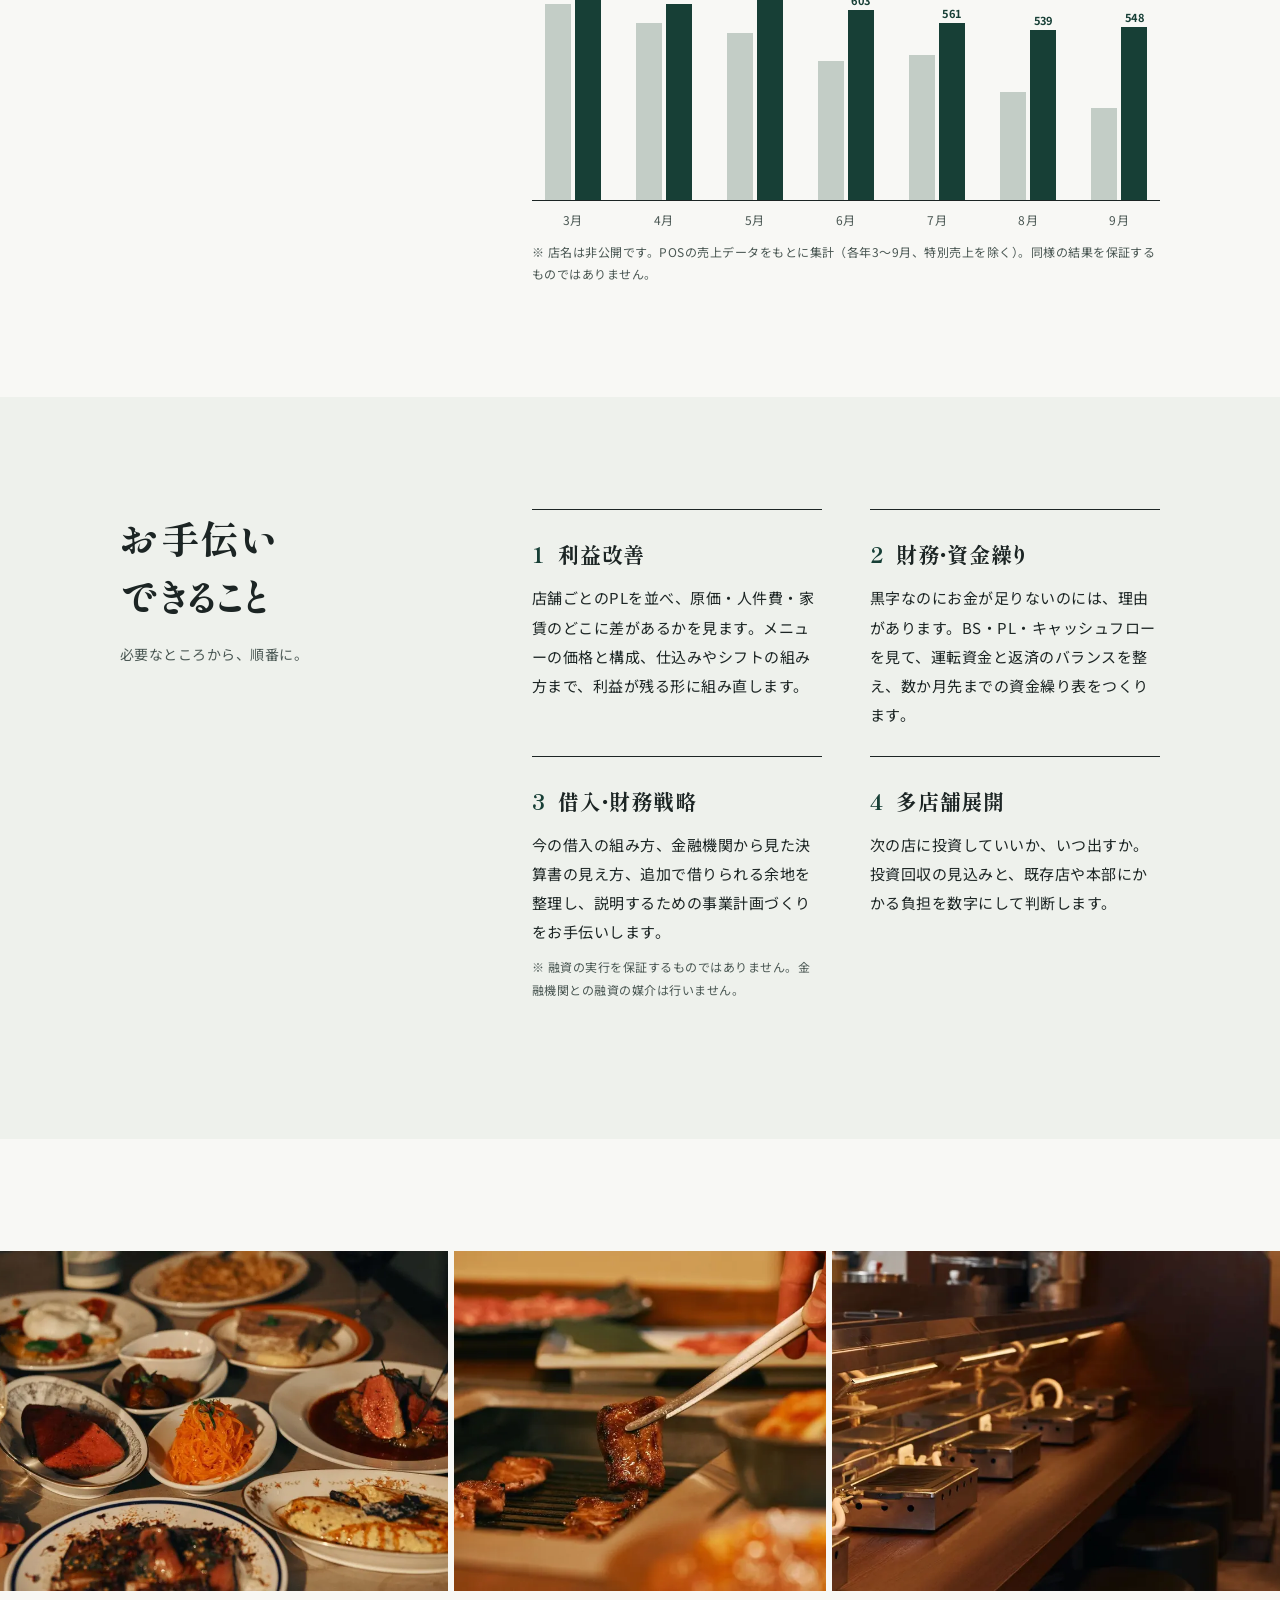
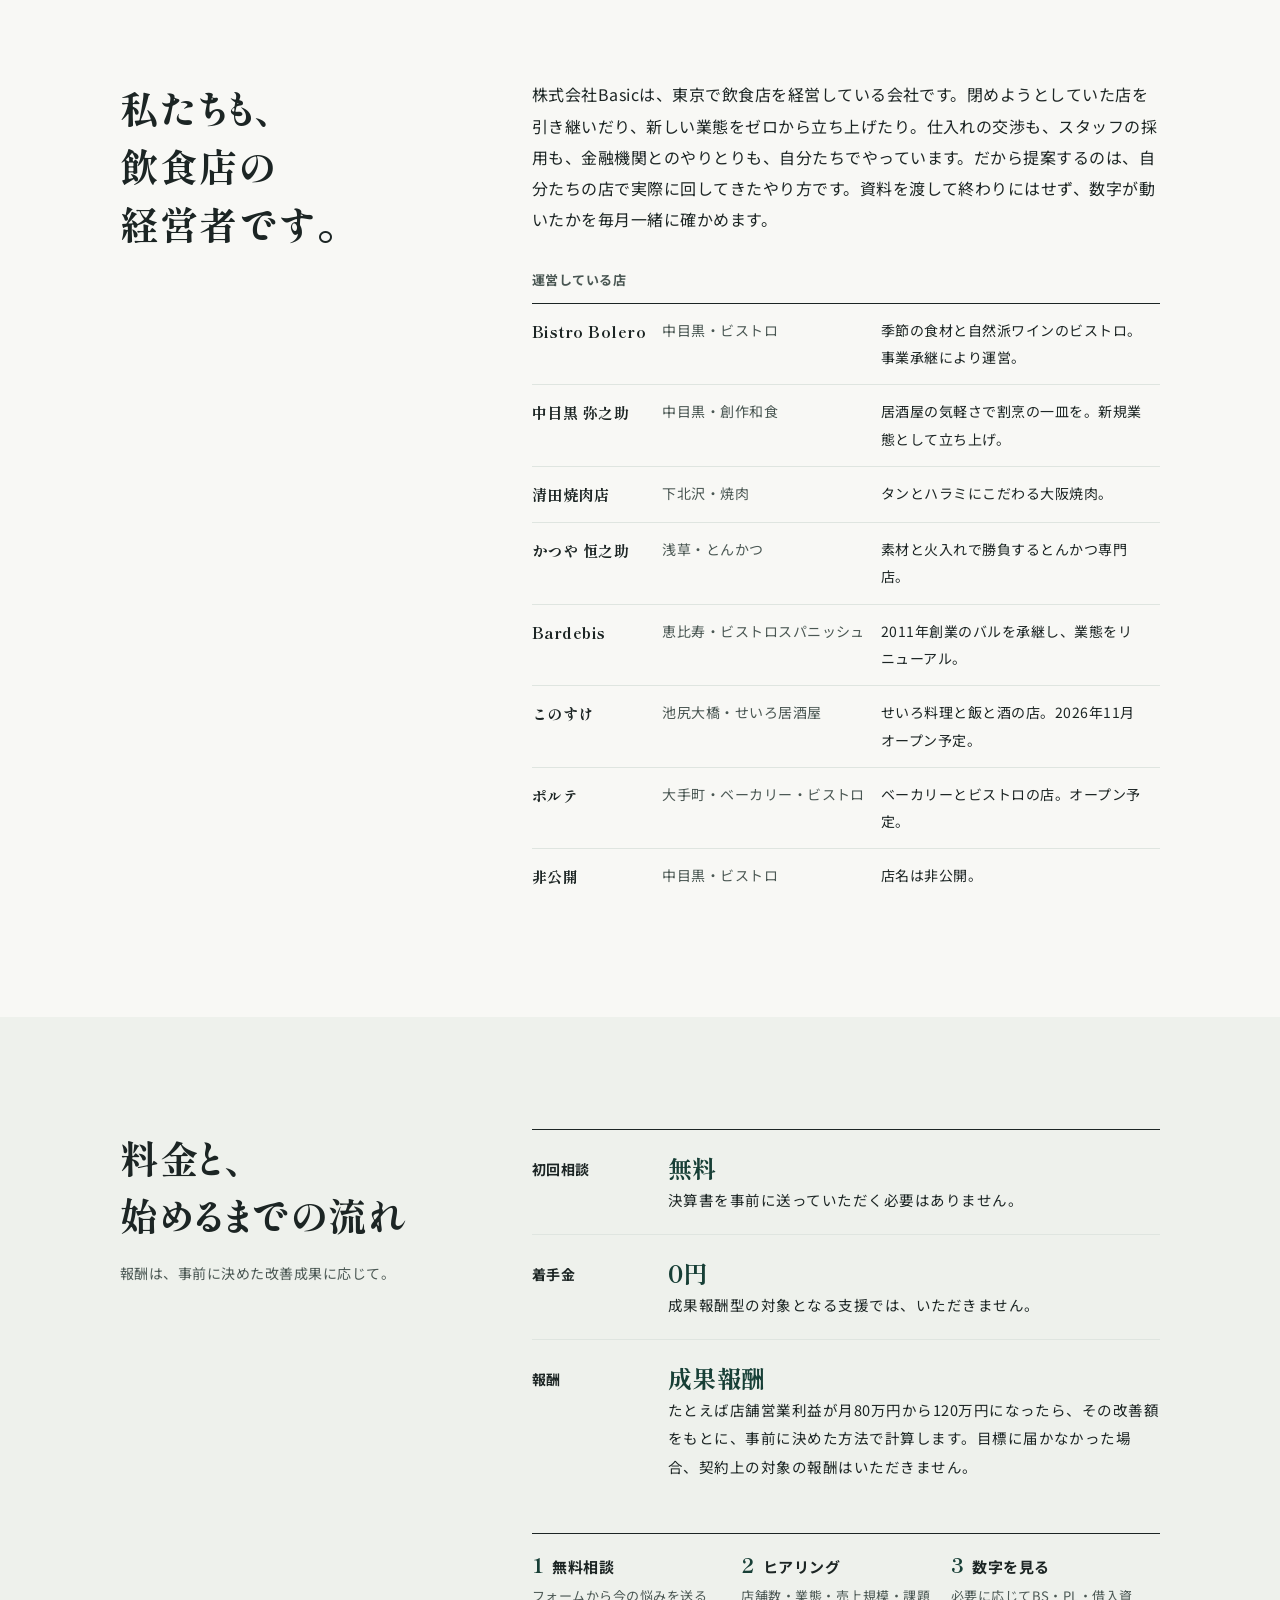
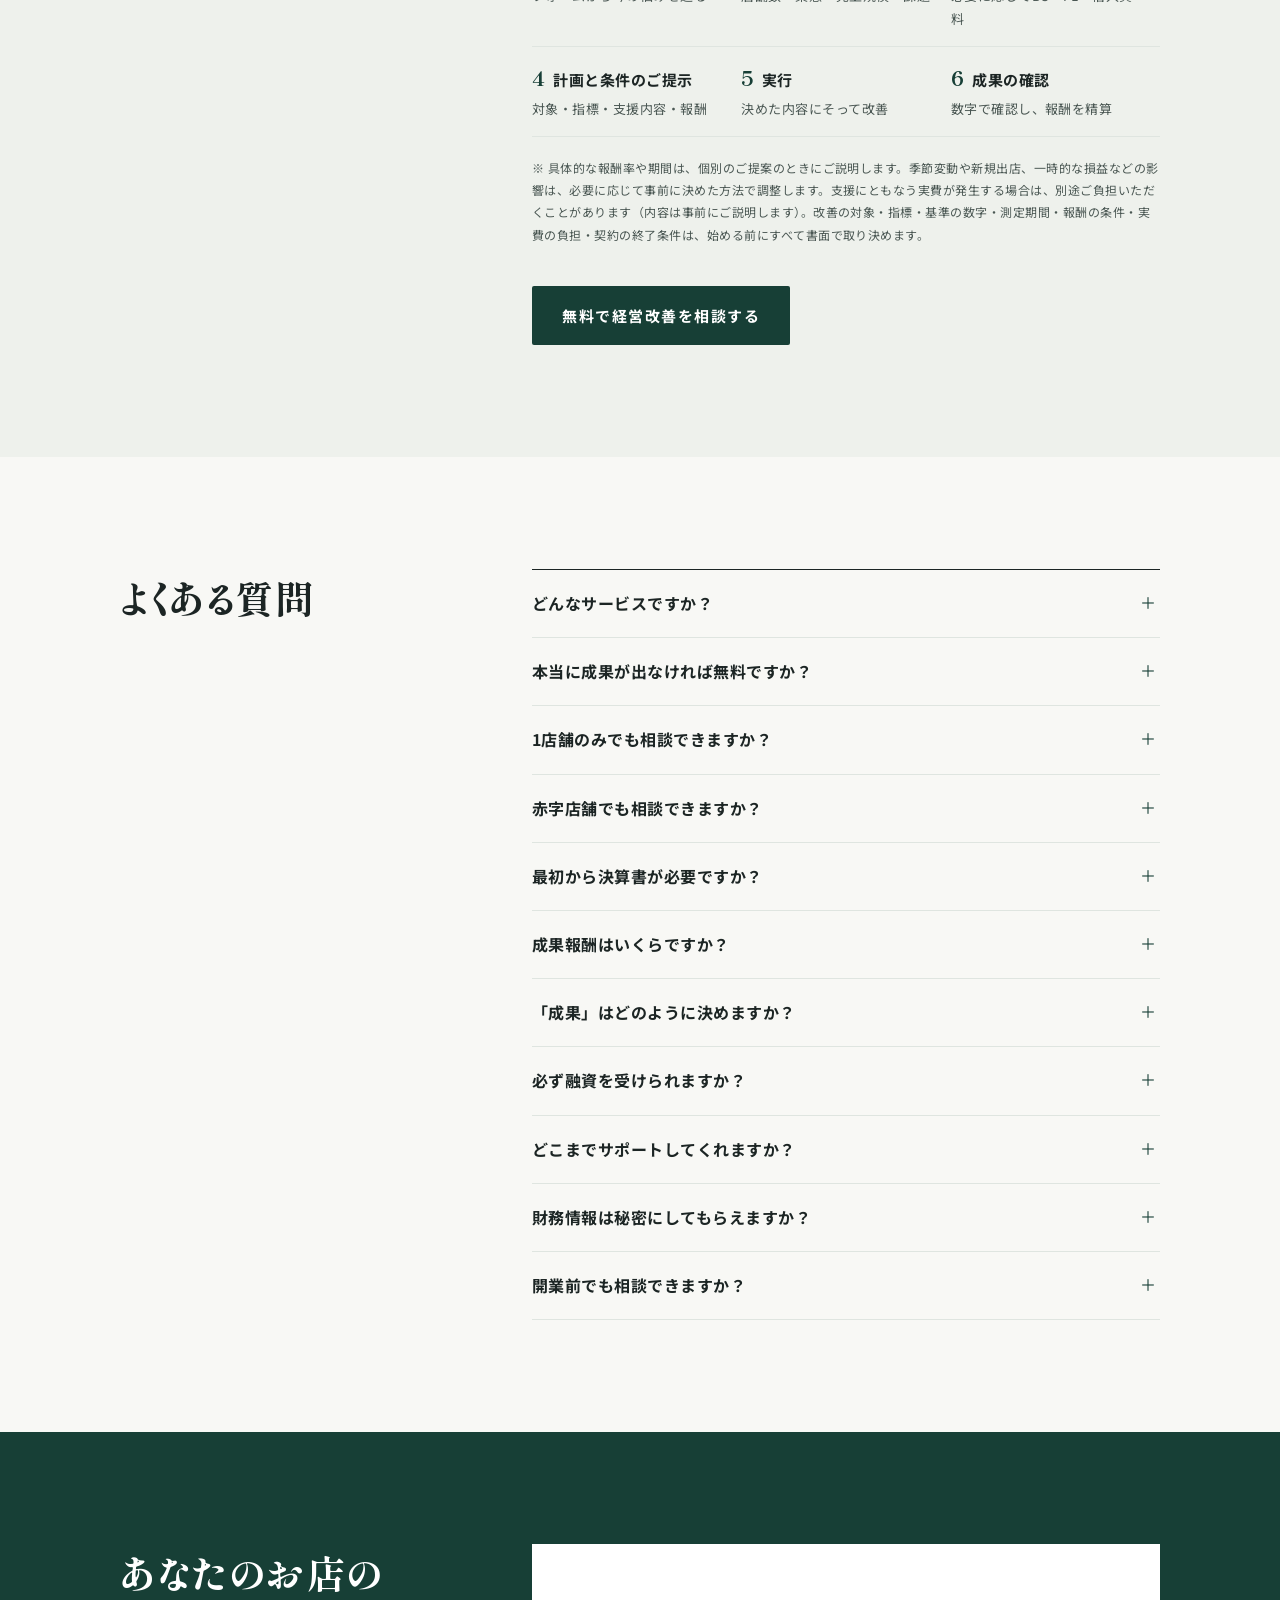
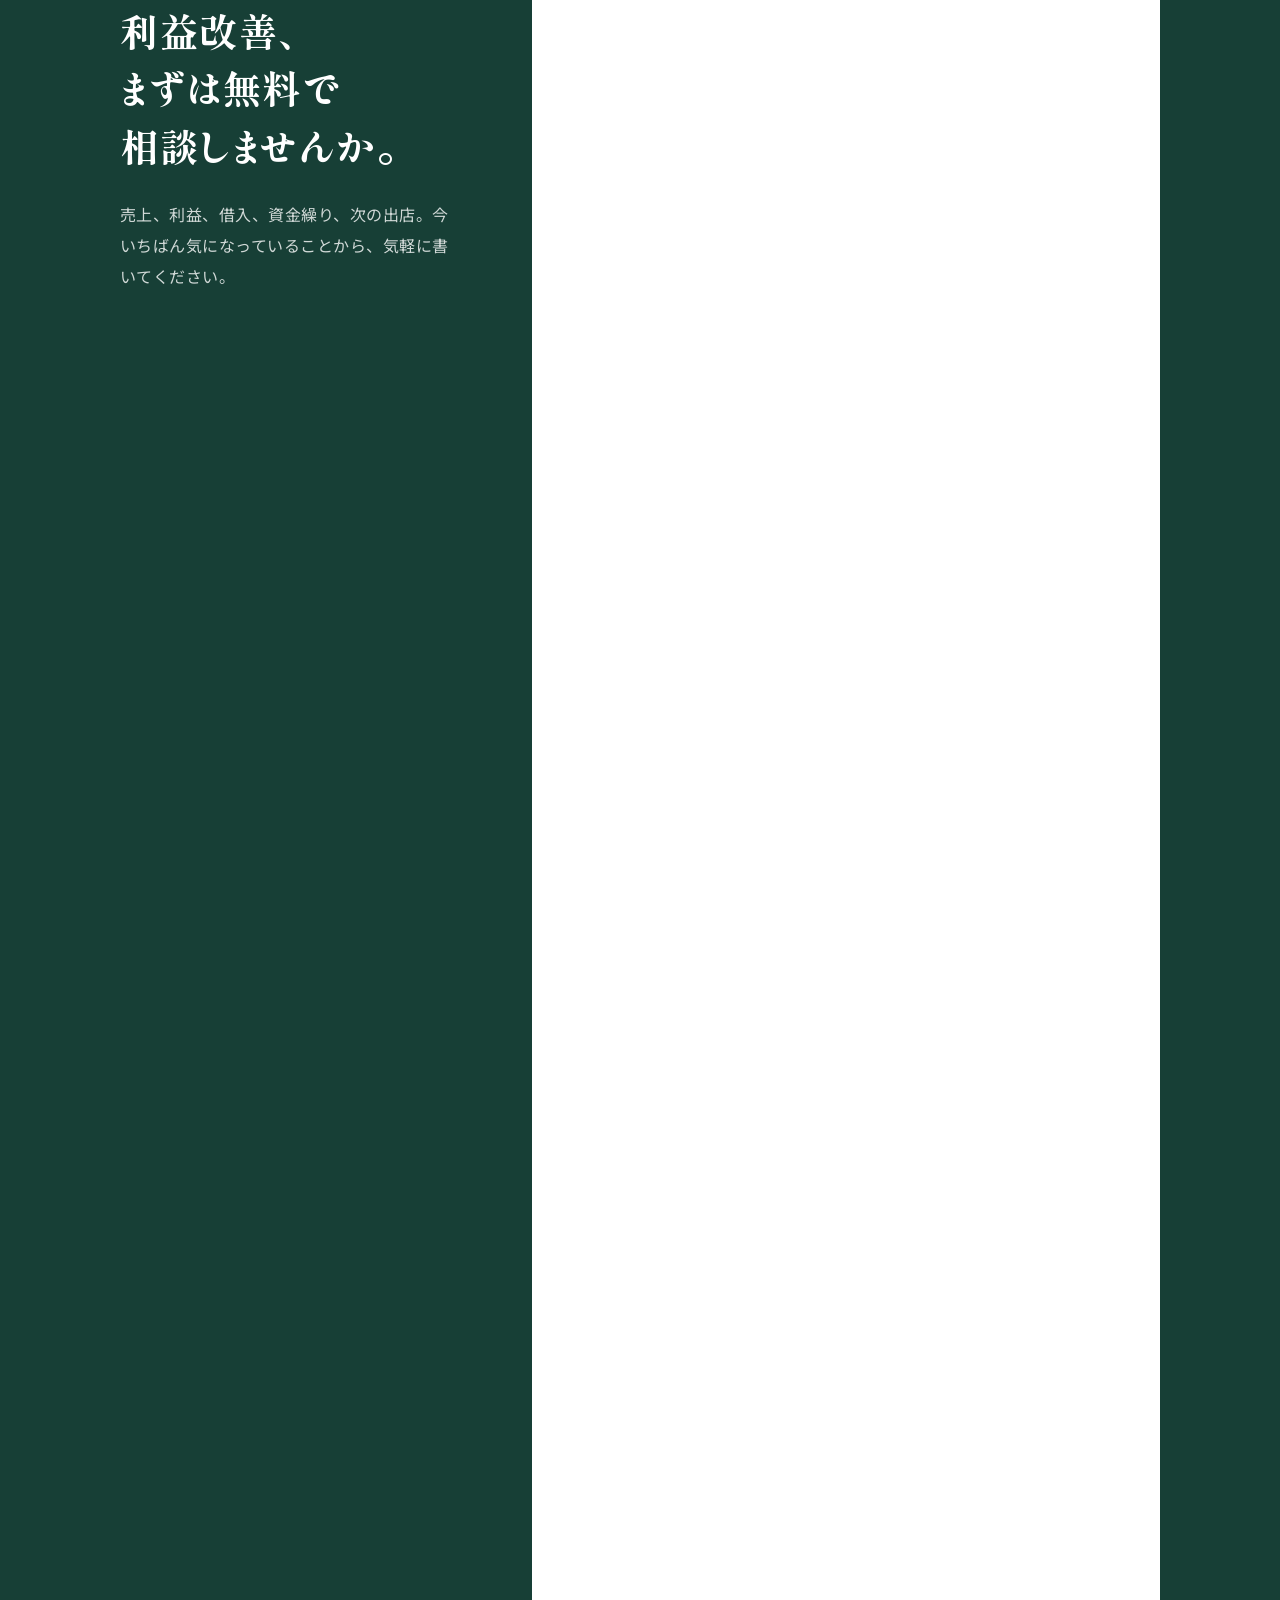
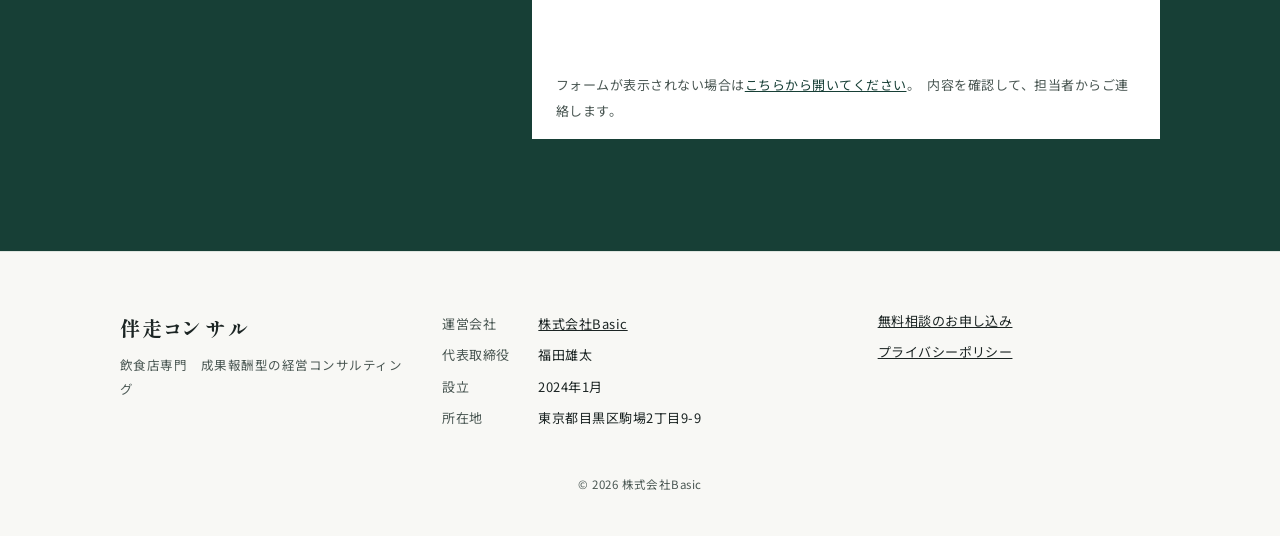
==== commit 7adc85f6: "Consulting LP: correct Sep 2026 sales (548) and recompute KPIs Co-Authored-By: Claude Opus 5.5 <nore" ====
--- a/consulting/index.html
+++ b/consulting/index.html
@@ -140,20 +140,20 @@
         <div class="split-body">
           <p class="lead">2025年、売上が前の年を大きく下回っていた都内のビストロ。私たちが経営改善の支援に入り、店舗の数字を一から見直して改善を続けた結果、2026年3〜9月の売上は、7か月すべてで前年の同じ月を上回りました。</p>
           <div class="case-kpis">
-            <div class="kpi"><p class="kpi-l">売上</p><p class="kpi-v">+28<small>%</small></p><p class="kpi-s">前年同期比（3〜9月）</p></div>
-            <div class="kpi"><p class="kpi-l">客単価</p><p class="kpi-v">+20<small>%</small></p><p class="kpi-s">約5,570円 → 6,690円</p></div>
+            <div class="kpi"><p class="kpi-l">売上</p><p class="kpi-v">+30<small>%</small></p><p class="kpi-s">前年同期比（3〜9月）</p></div>
+            <div class="kpi"><p class="kpi-l">客単価</p><p class="kpi-v">+22<small>%</small></p><p class="kpi-s">約5,570円 → 6,810円</p></div>
             <div class="kpi"><p class="kpi-l">客数</p><p class="kpi-v">+6<small>%</small></p><p class="kpi-s">前年同期比（3〜9月）</p></div>
           </div>
           <figure class="case-chart">
             <figcaption><span><i class="lg lg-before"></i>2025年</span><span><i class="lg lg-after"></i>2026年</span><span class="unit">月の売上（万円）</span></figcaption>
-            <div class="months" role="img" aria-label="月ごとの売上。3月 622万円→694万円、4月 562万円→622万円、5月 528万円→651万円、6月 440万円→603万円、7月 460万円→561万円、8月 342万円→539万円、9月 293万円→478万円">
+            <div class="months" role="img" aria-label="月ごとの売上。3月 622万円→694万円、4月 562万円→622万円、5月 528万円→651万円、6月 440万円→603万円、7月 460万円→561万円、8月 342万円→539万円、9月 293万円→548万円">
               <div class="m"><div class="m-bars"><span class="b0" style="--h:89.6%" title="2025年 3月 622万円"></span><span class="b1" style="--h:100.0%" title="2026年 3月 694万円"><em>694</em></span></div><p>3月</p></div>
               <div class="m"><div class="m-bars"><span class="b0" style="--h:81.0%" title="2025年 4月 562万円"></span><span class="b1" style="--h:89.6%" title="2026年 4月 622万円"><em>622</em></span></div><p>4月</p></div>
               <div class="m"><div class="m-bars"><span class="b0" style="--h:76.1%" title="2025年 5月 528万円"></span><span class="b1" style="--h:93.8%" title="2026年 5月 651万円"><em>651</em></span></div><p>5月</p></div>
               <div class="m"><div class="m-bars"><span class="b0" style="--h:63.4%" title="2025年 6月 440万円"></span><span class="b1" style="--h:86.9%" title="2026年 6月 603万円"><em>603</em></span></div><p>6月</p></div>
               <div class="m"><div class="m-bars"><span class="b0" style="--h:66.3%" title="2025年 7月 460万円"></span><span class="b1" style="--h:80.8%" title="2026年 7月 561万円"><em>561</em></span></div><p>7月</p></div>
               <div class="m"><div class="m-bars"><span class="b0" style="--h:49.3%" title="2025年 8月 342万円"></span><span class="b1" style="--h:77.7%" title="2026年 8月 539万円"><em>539</em></span></div><p>8月</p></div>
-              <div class="m"><div class="m-bars"><span class="b0" style="--h:42.2%" title="2025年 9月 293万円"></span><span class="b1" style="--h:68.9%" title="2026年 9月 478万円"><em>478</em></span></div><p>9月</p></div>
+              <div class="m"><div class="m-bars"><span class="b0" style="--h:42.2%" title="2025年 9月 293万円"></span><span class="b1" style="--h:79.0%" title="2026年 9月 548万円"><em>548</em></span></div><p>9月</p></div>
             </div>
           </figure>
           <p class="fine">※ 店名は非公開です。POSの売上データをもとに集計（各年3〜9月、特別売上を除く）。同様の結果を保証するものではありません。</p>
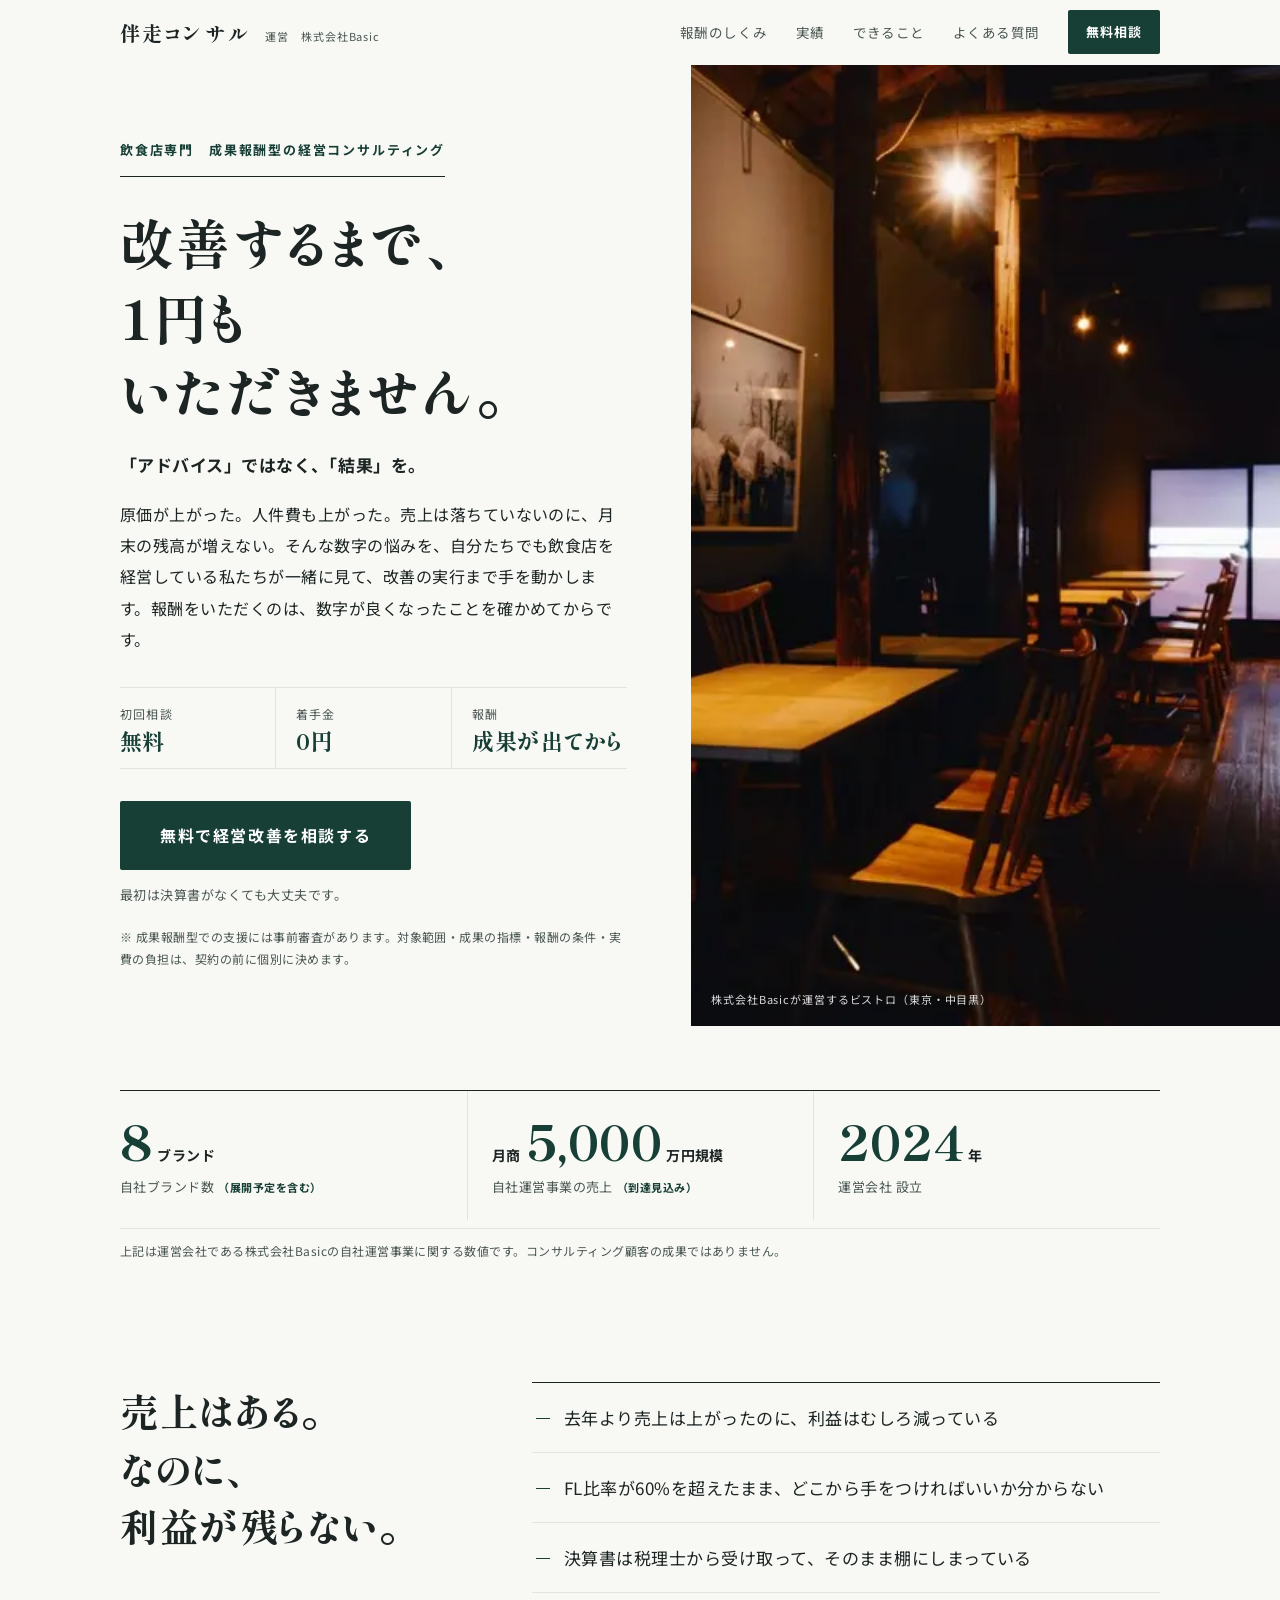
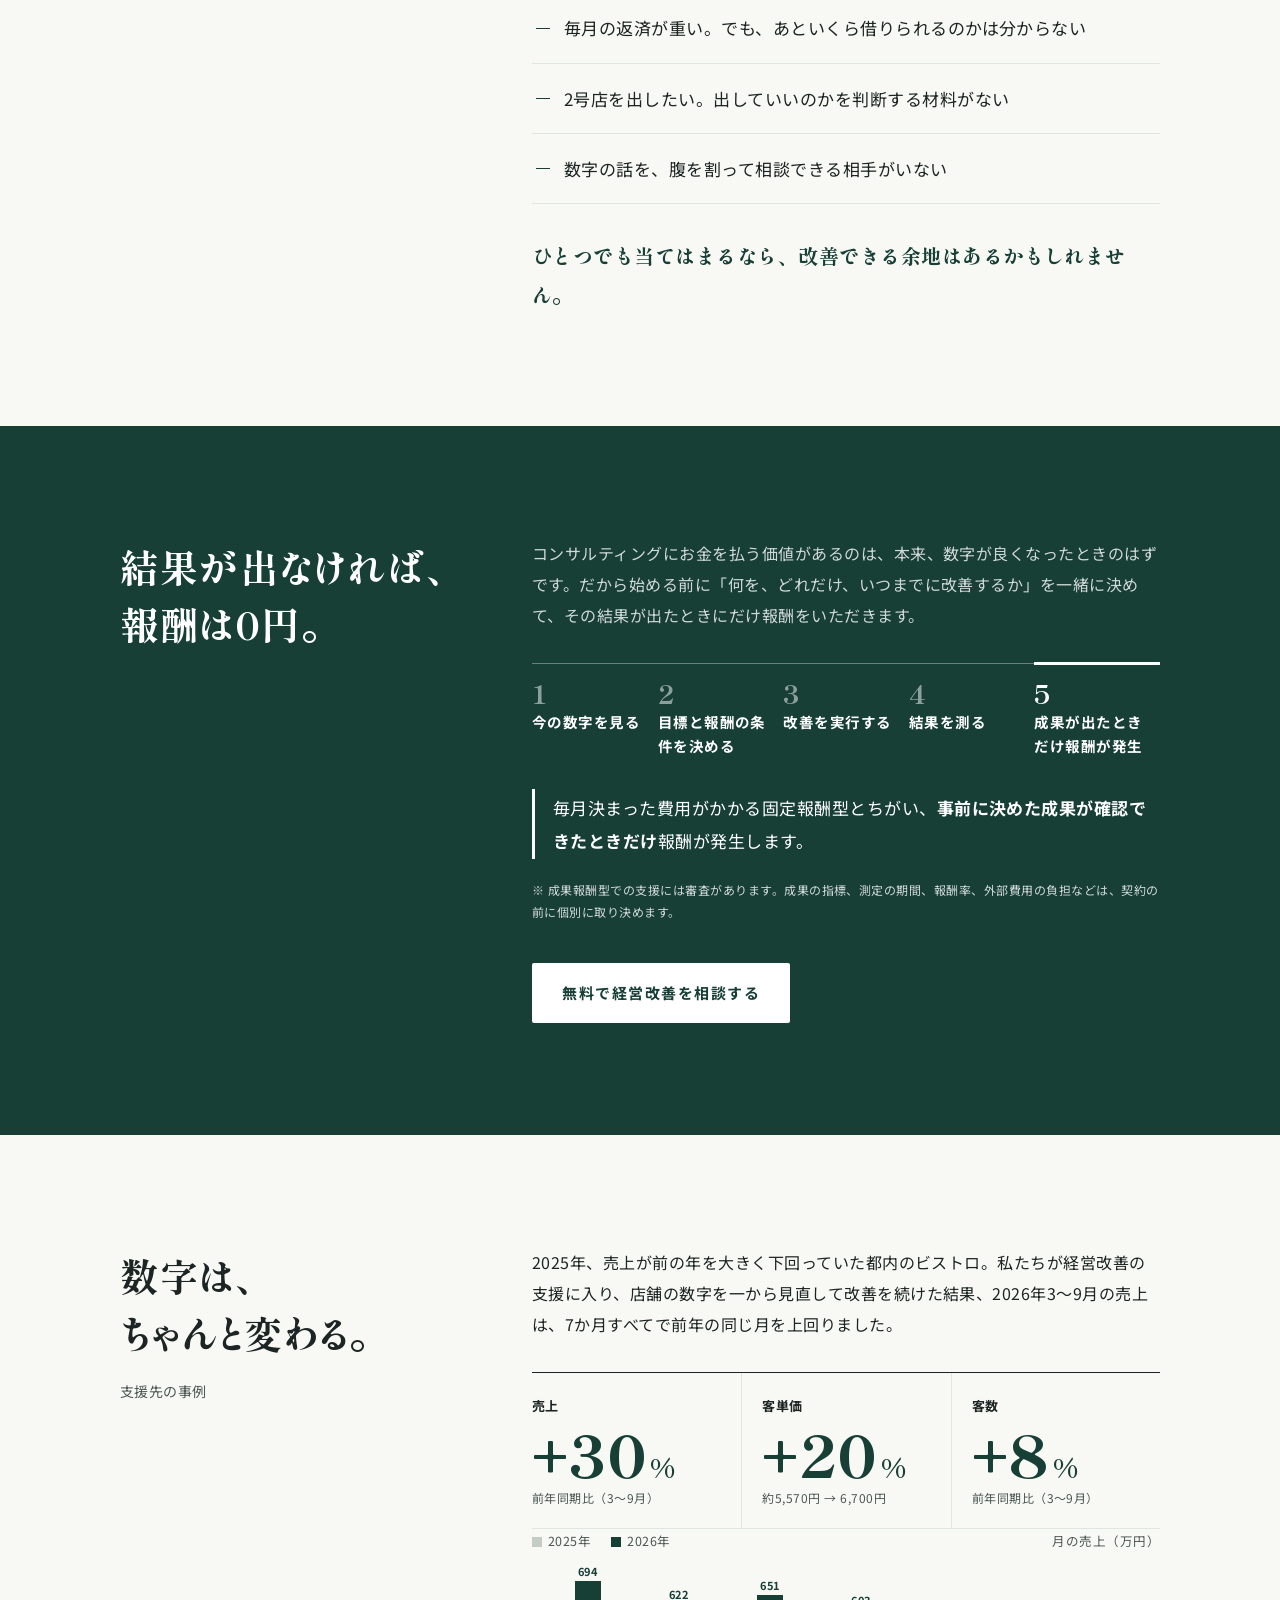
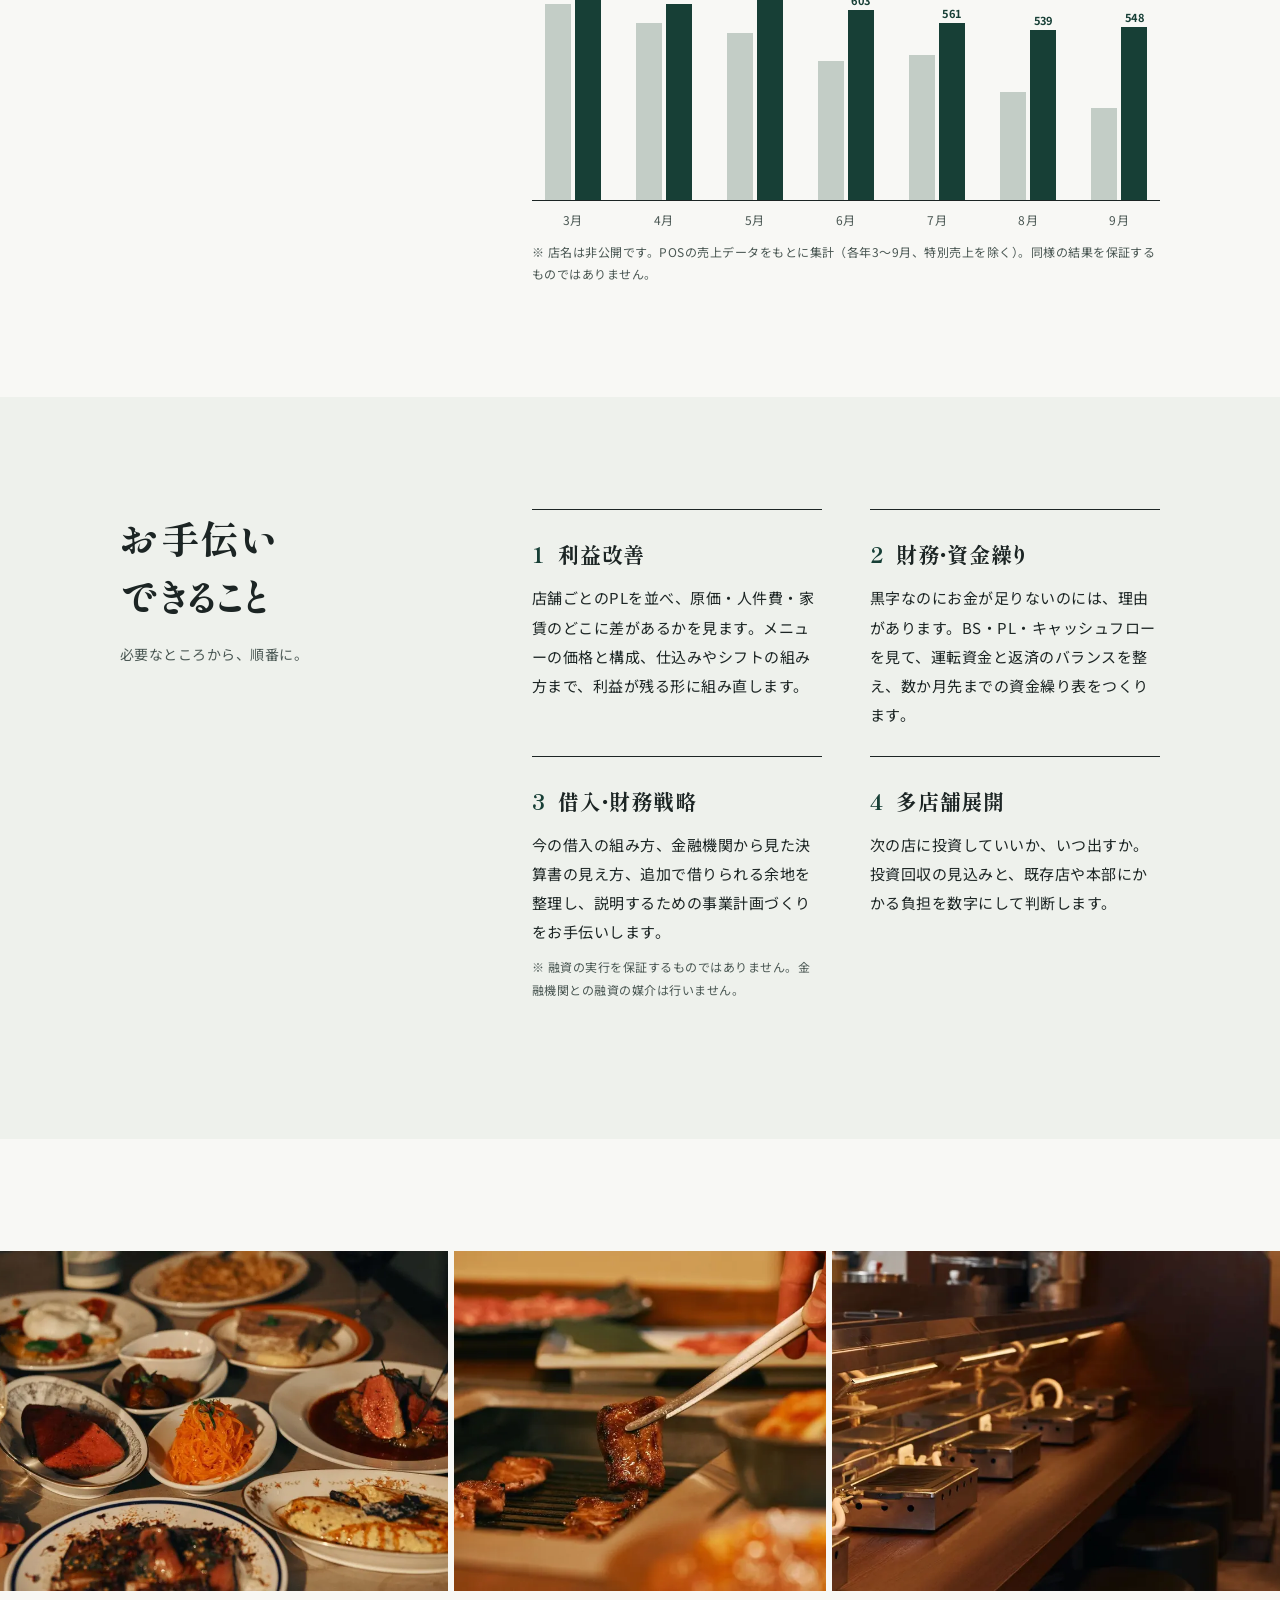
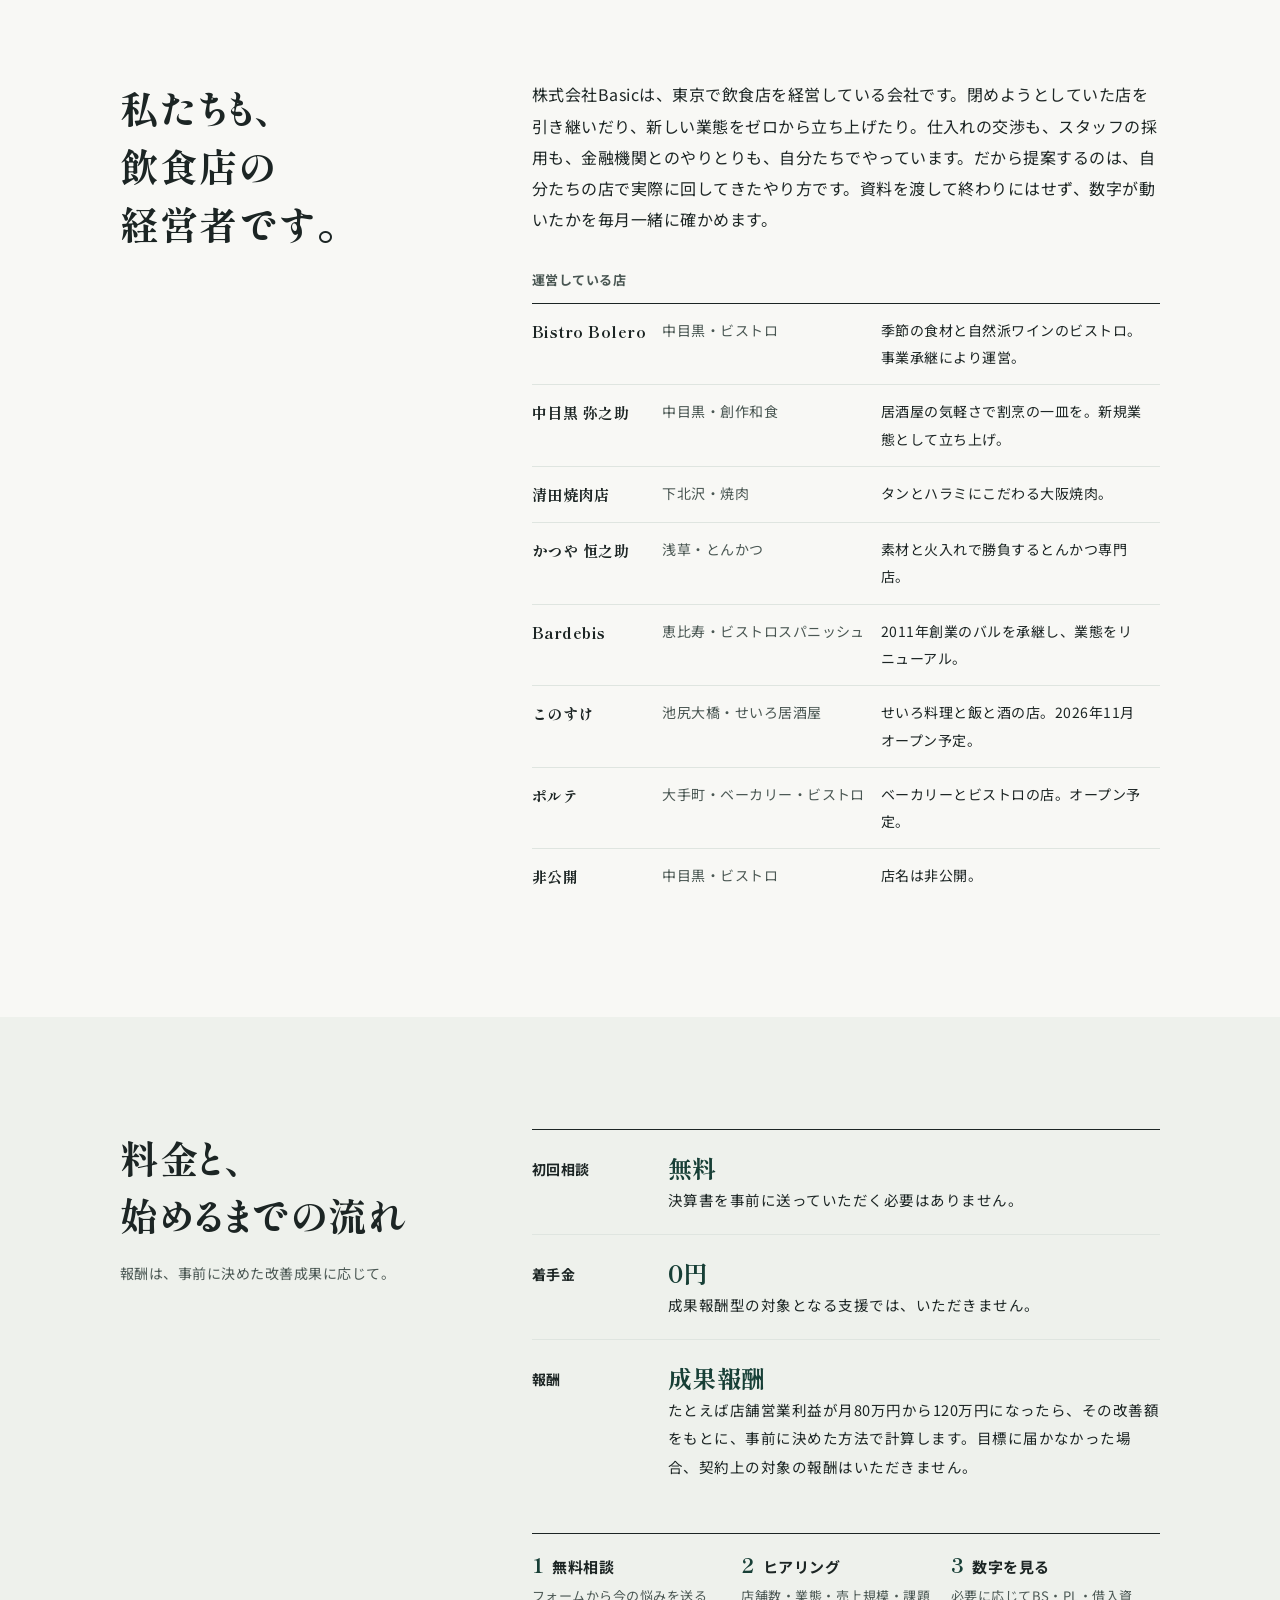
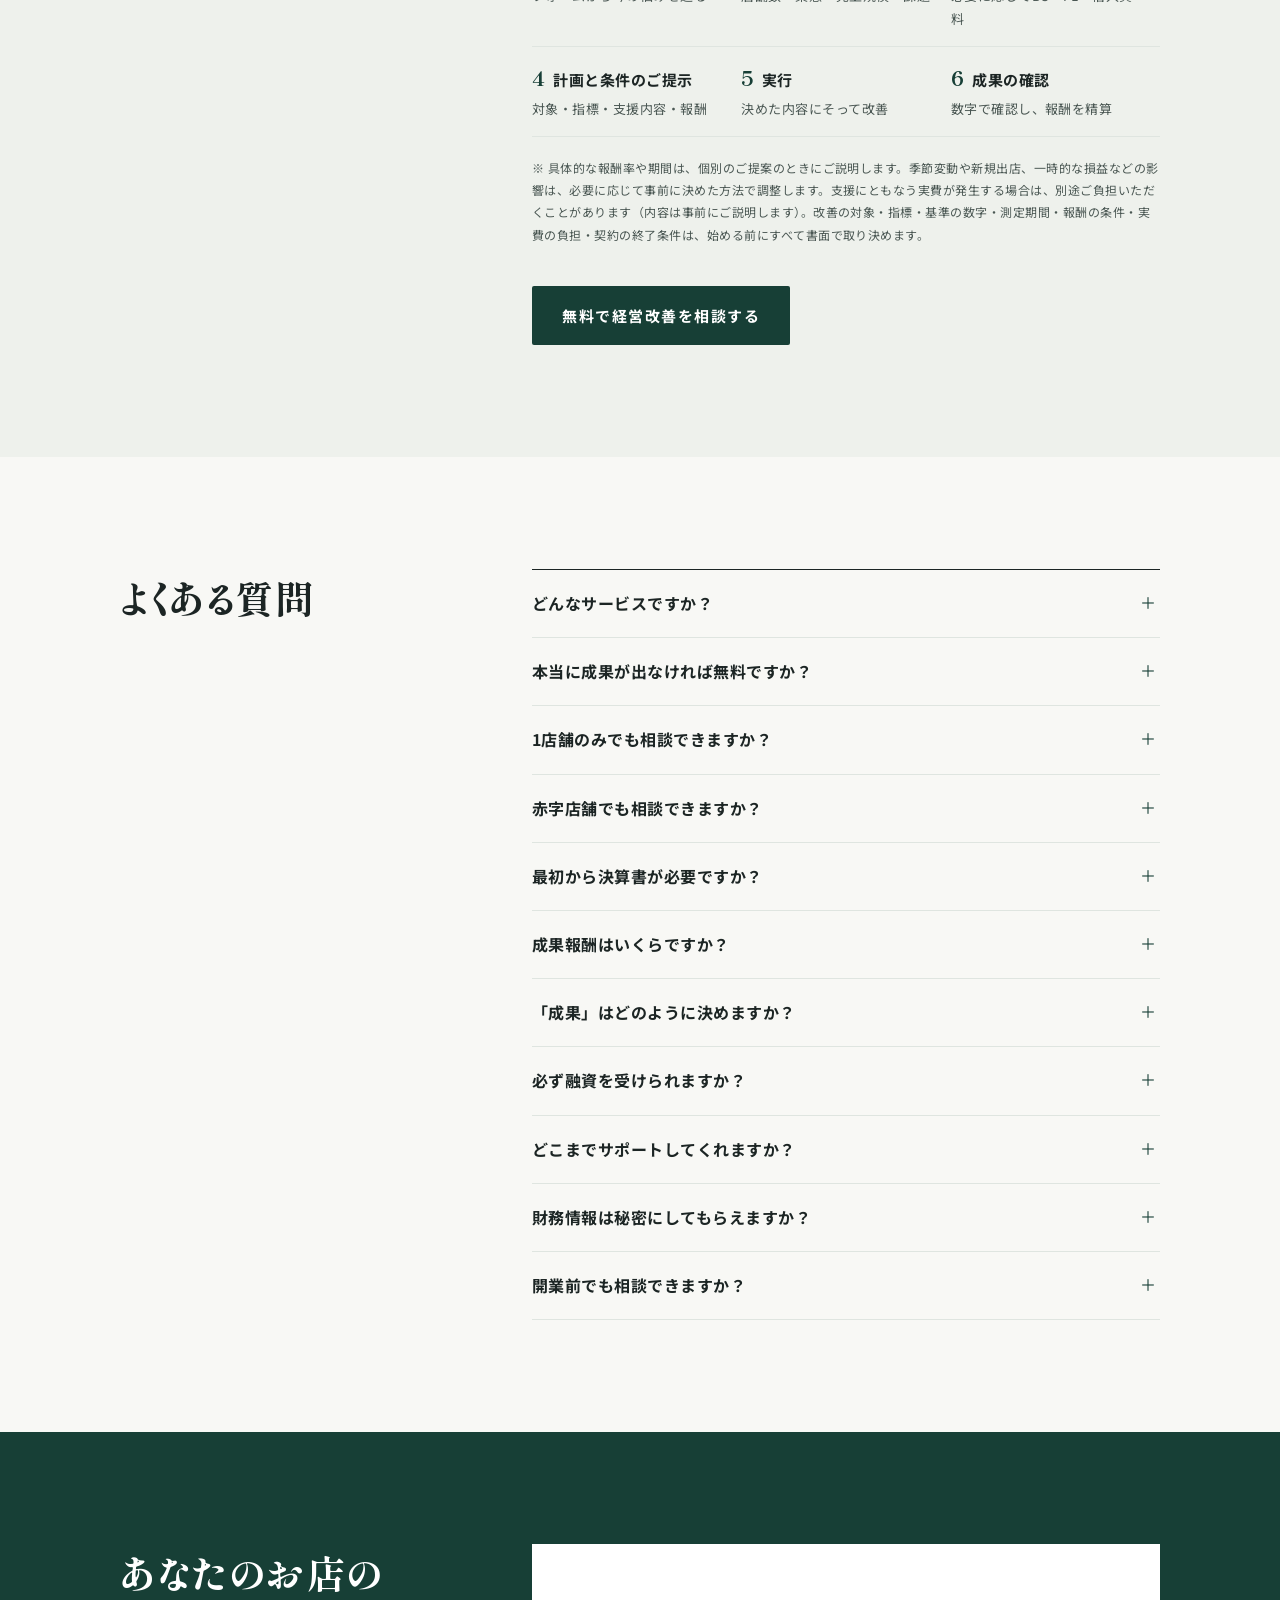
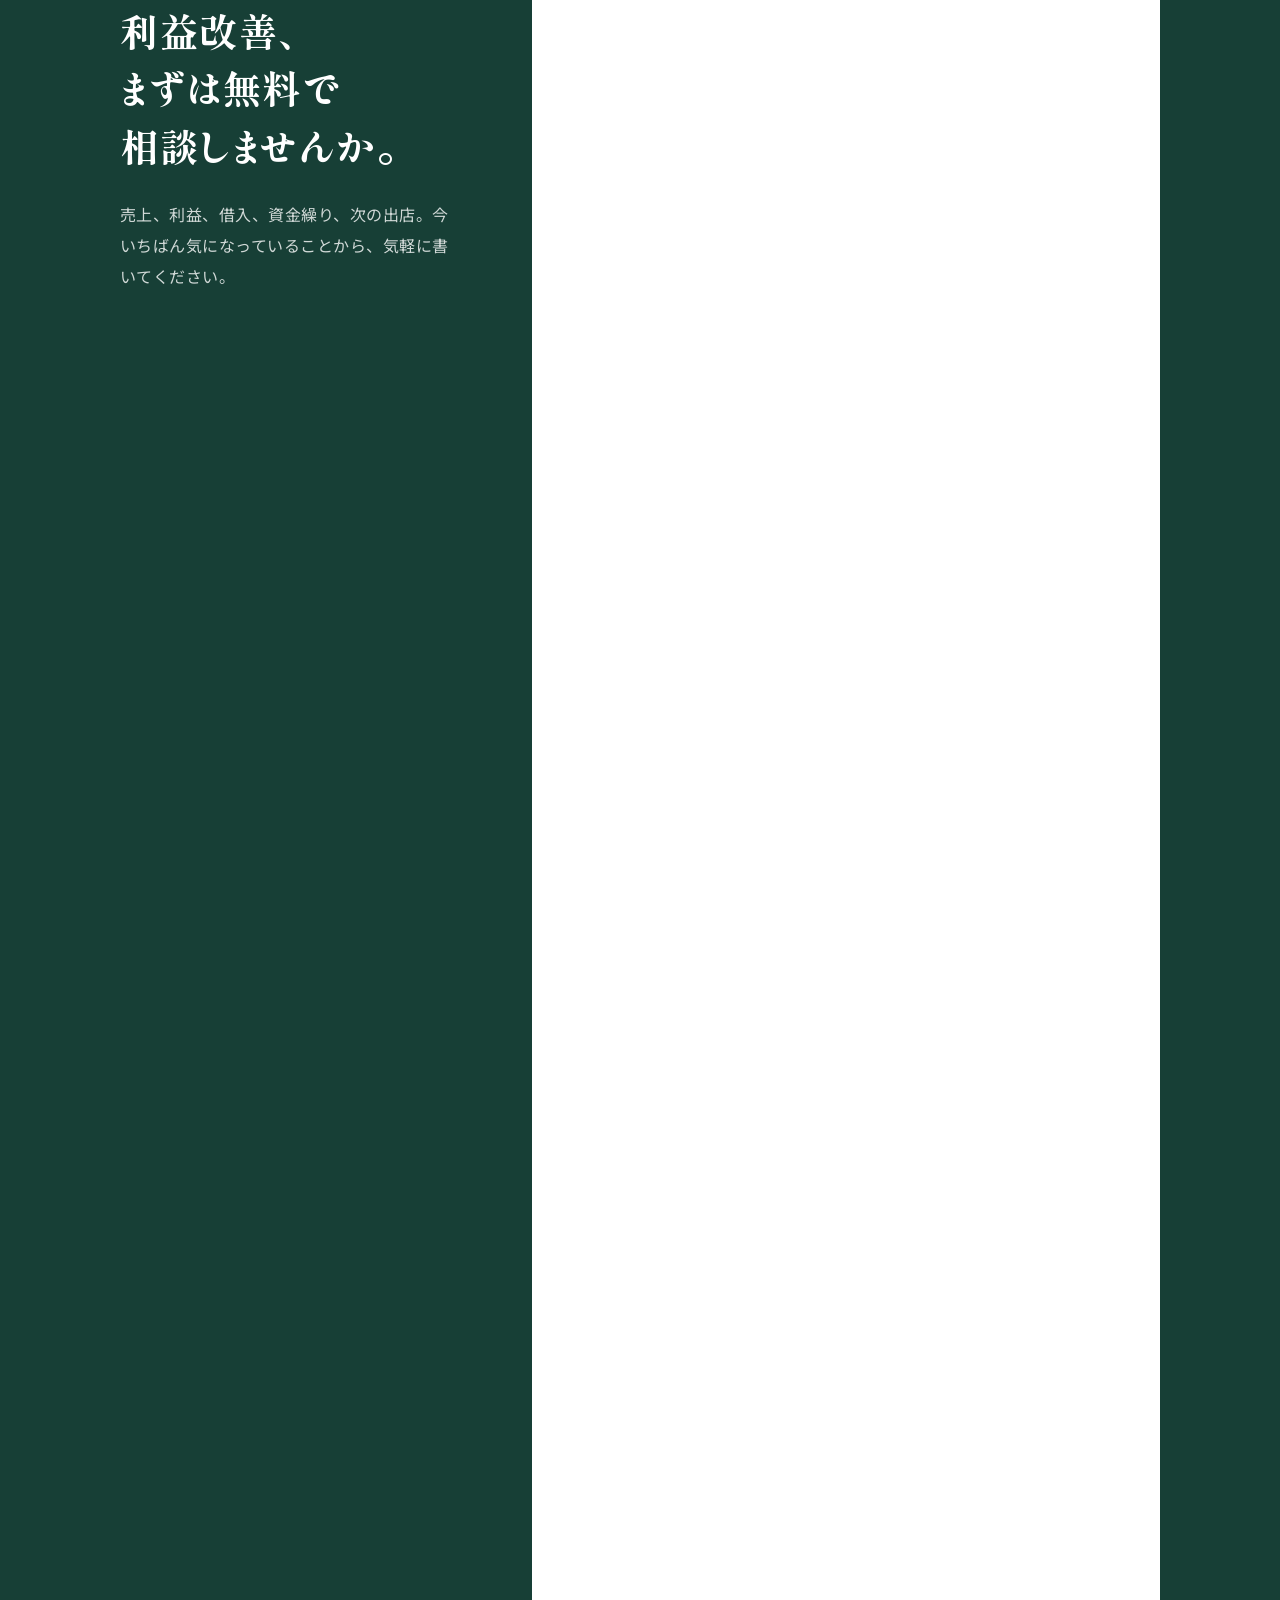
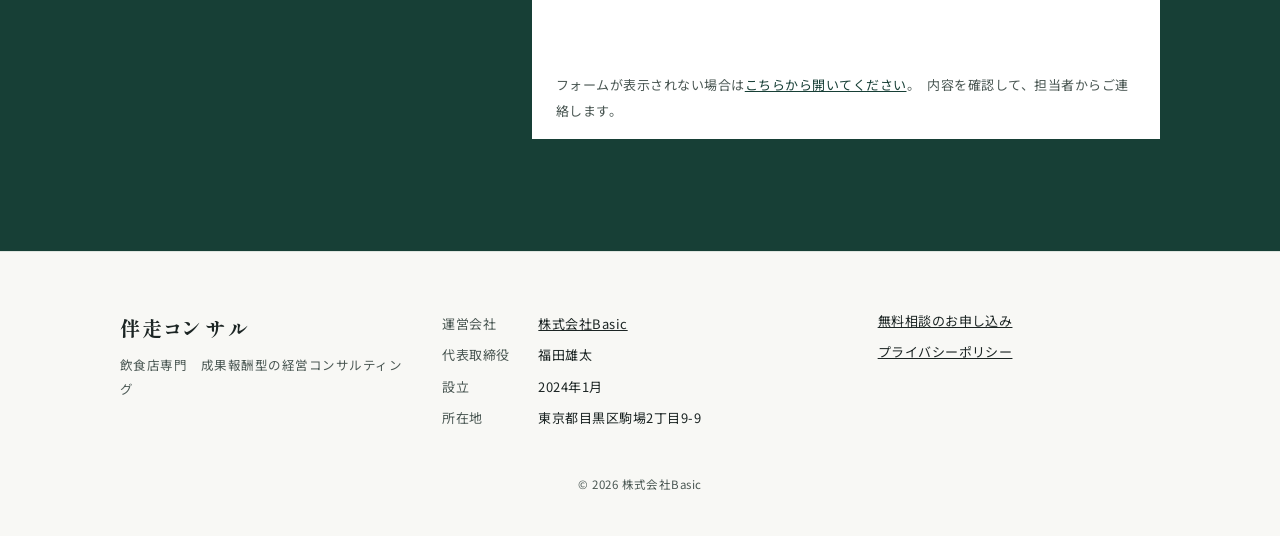
==== commit 3961570b: "Consulting LP: update customer count (+8%) and avg spend (+20%) Co-Authored-By: Claude Opus 5.5 <nor" ====
--- a/consulting/index.html
+++ b/consulting/index.html
@@ -141,8 +141,8 @@
           <p class="lead">2025年、売上が前の年を大きく下回っていた都内のビストロ。私たちが経営改善の支援に入り、店舗の数字を一から見直して改善を続けた結果、2026年3〜9月の売上は、7か月すべてで前年の同じ月を上回りました。</p>
           <div class="case-kpis">
             <div class="kpi"><p class="kpi-l">売上</p><p class="kpi-v">+30<small>%</small></p><p class="kpi-s">前年同期比（3〜9月）</p></div>
-            <div class="kpi"><p class="kpi-l">客単価</p><p class="kpi-v">+22<small>%</small></p><p class="kpi-s">約5,570円 → 6,810円</p></div>
-            <div class="kpi"><p class="kpi-l">客数</p><p class="kpi-v">+6<small>%</small></p><p class="kpi-s">前年同期比（3〜9月）</p></div>
+            <div class="kpi"><p class="kpi-l">客単価</p><p class="kpi-v">+20<small>%</small></p><p class="kpi-s">約5,570円 → 6,700円</p></div>
+            <div class="kpi"><p class="kpi-l">客数</p><p class="kpi-v">+8<small>%</small></p><p class="kpi-s">前年同期比（3〜9月）</p></div>
           </div>
           <figure class="case-chart">
             <figcaption><span><i class="lg lg-before"></i>2025年</span><span><i class="lg lg-after"></i>2026年</span><span class="unit">月の売上（万円）</span></figcaption>
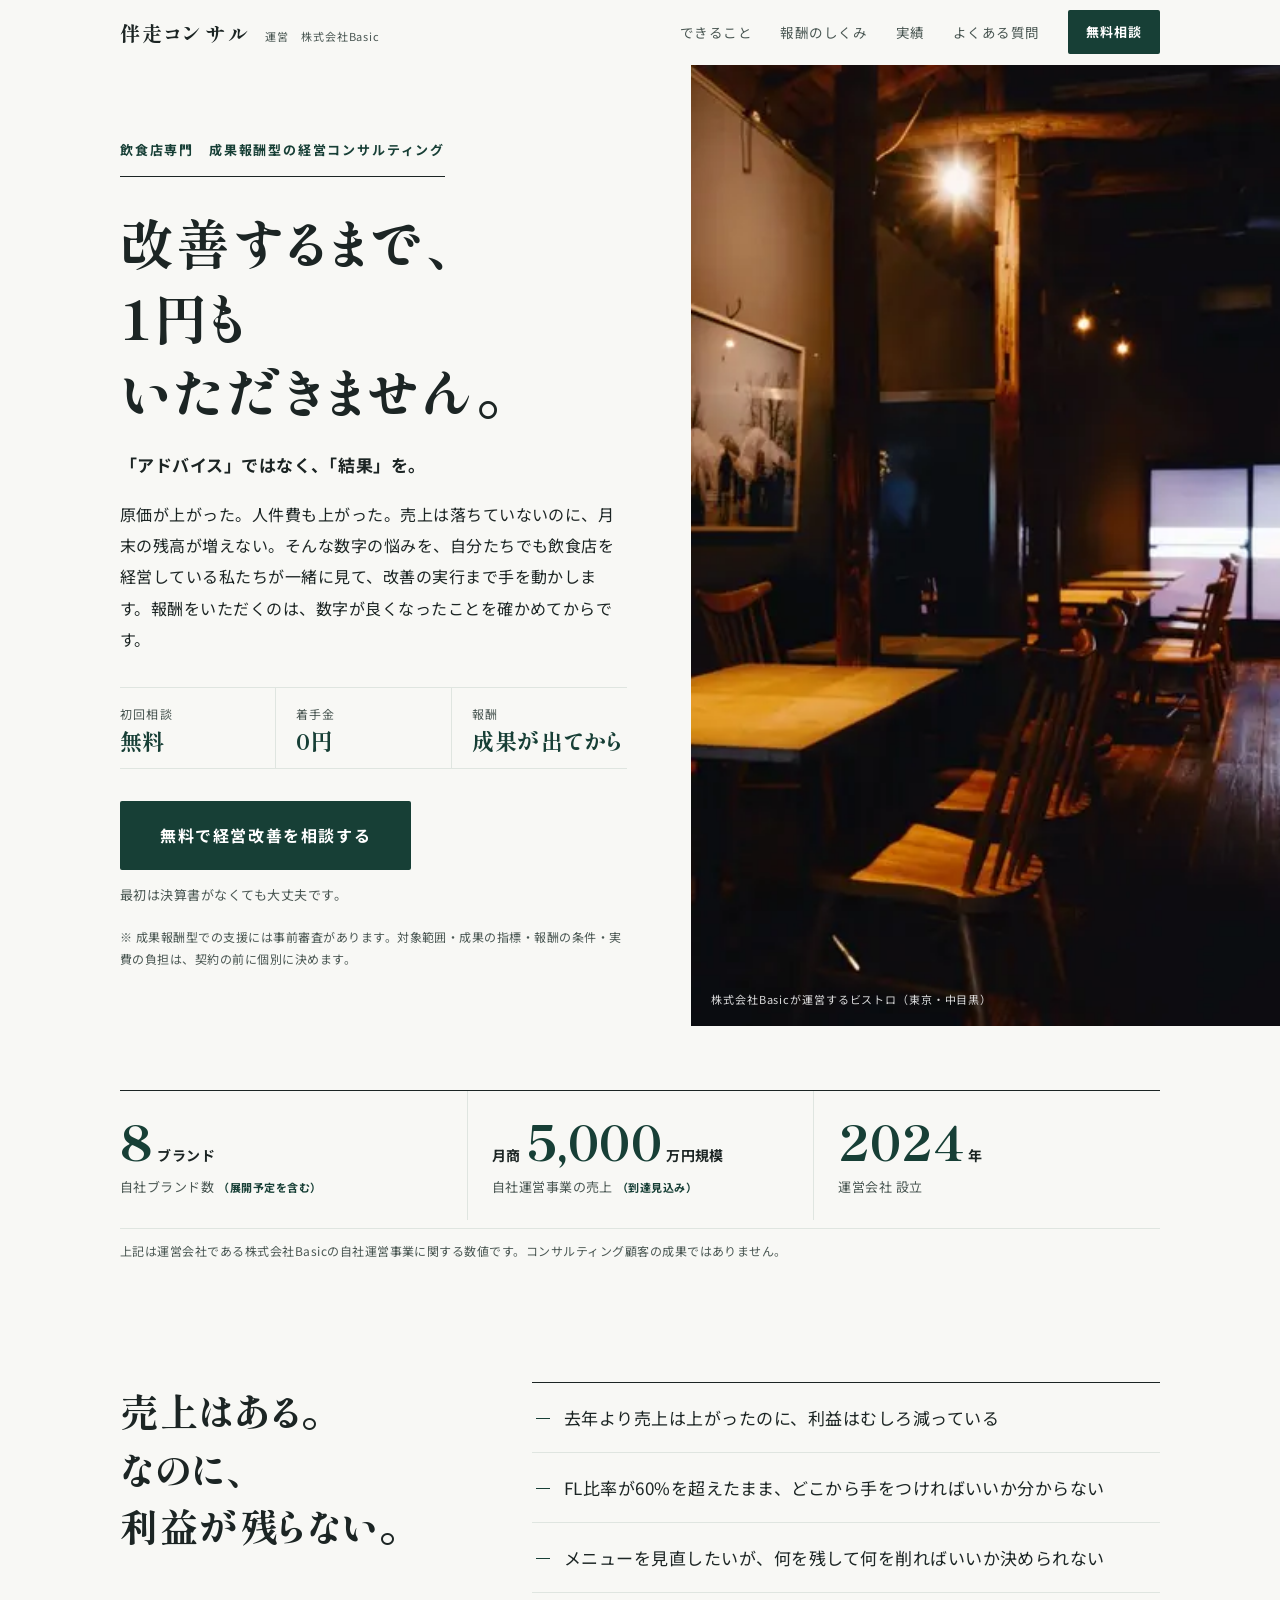
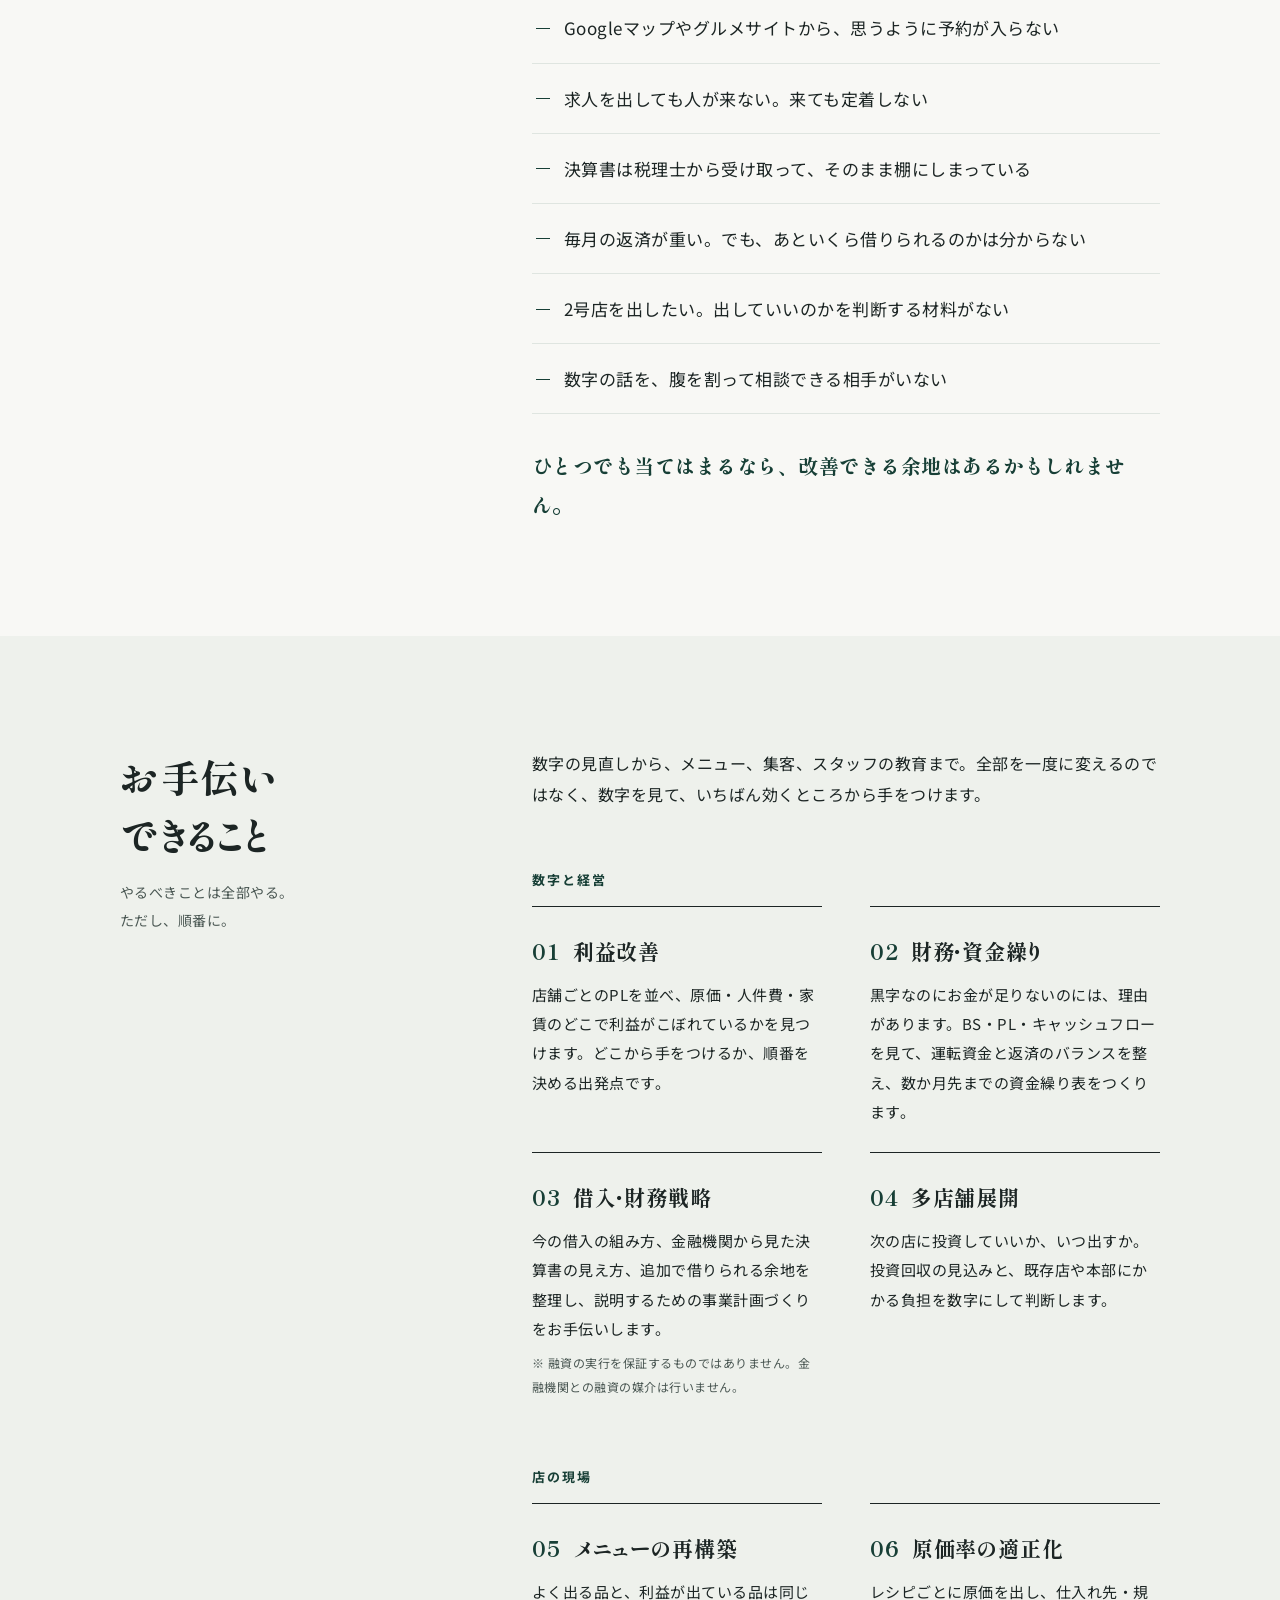
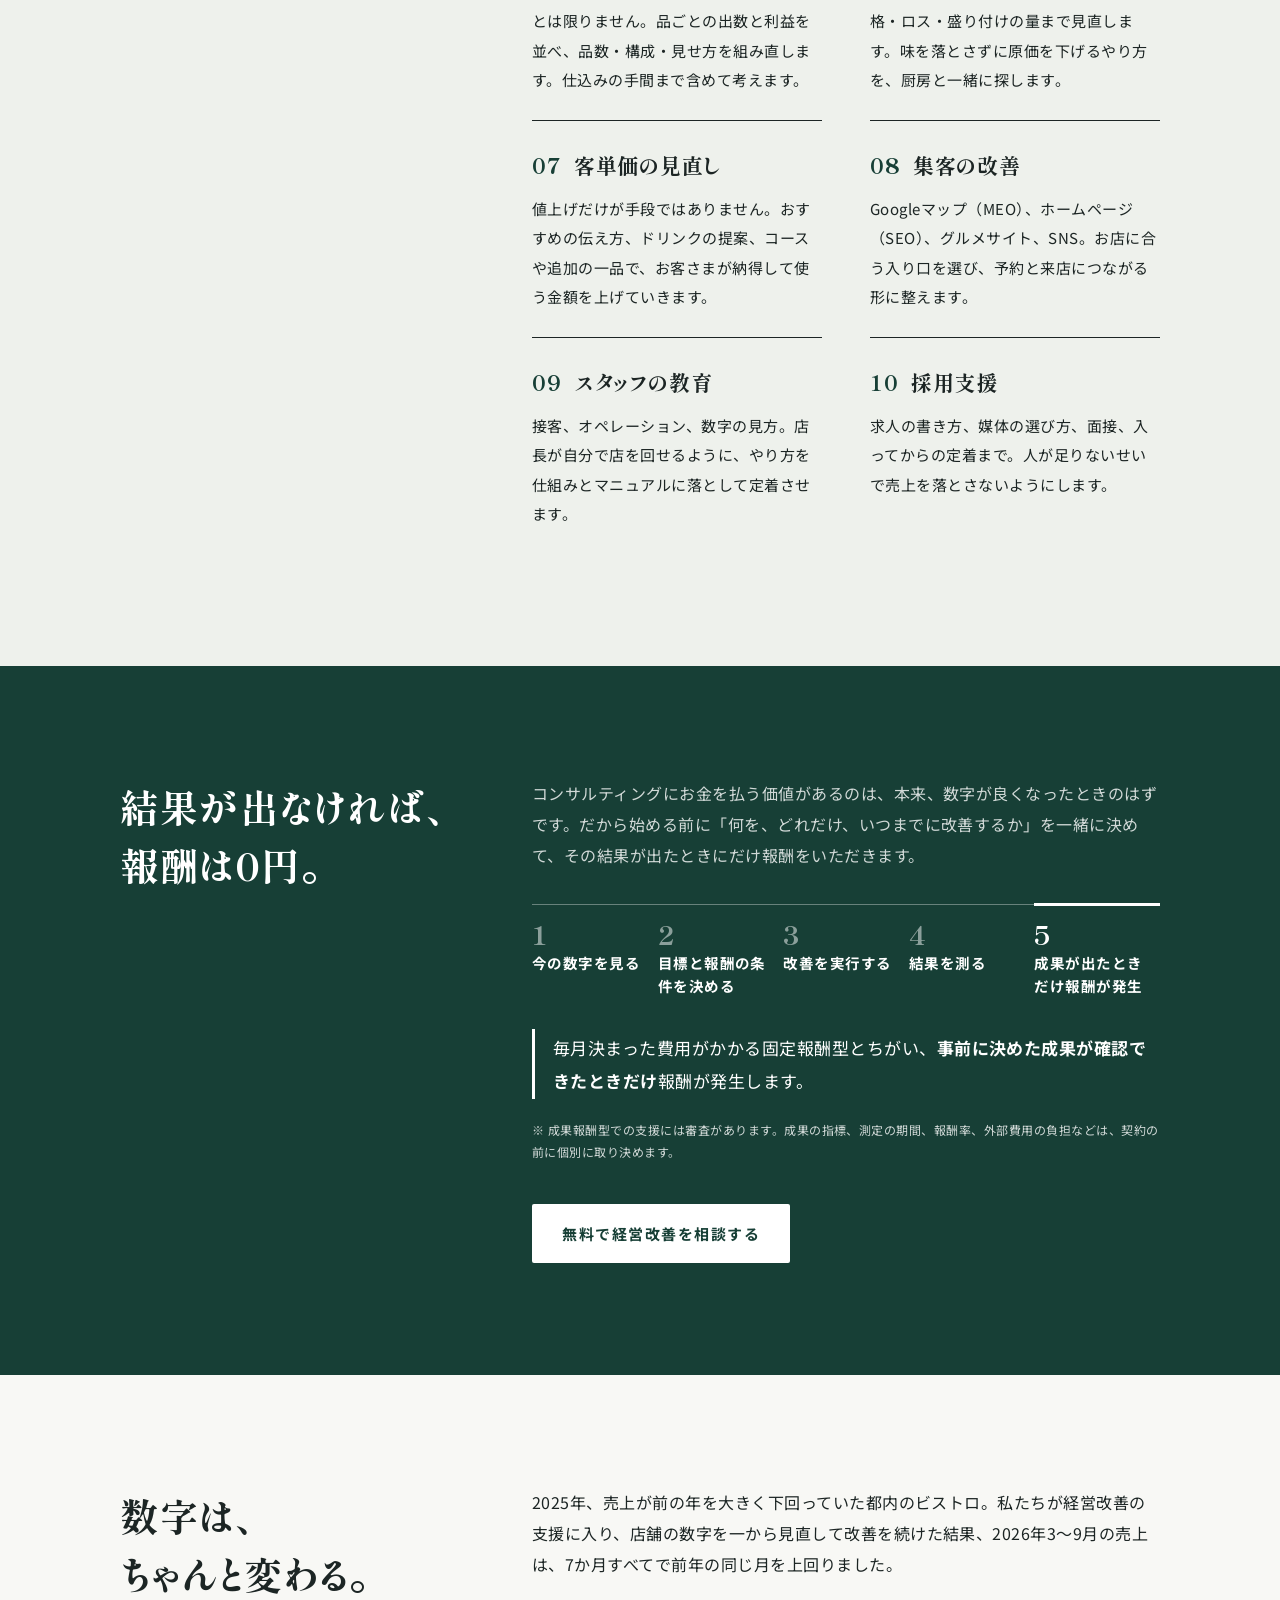
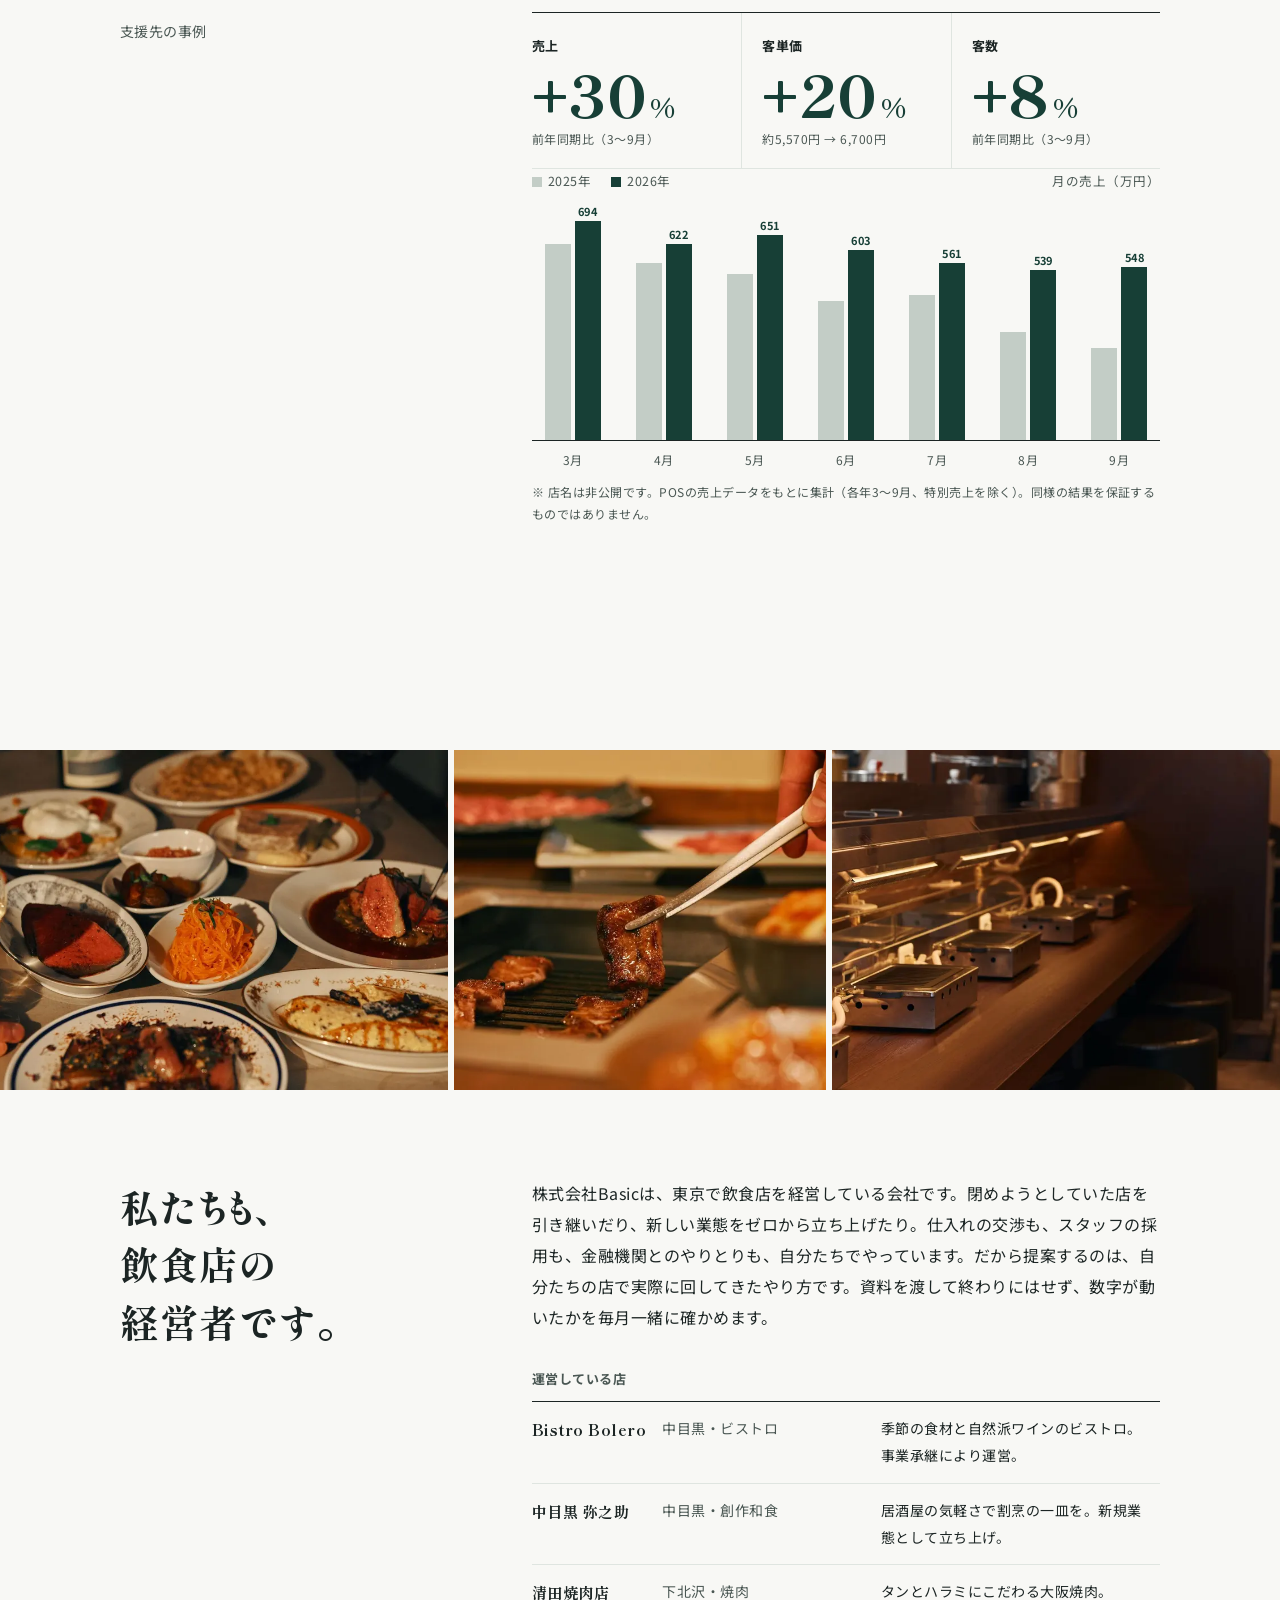
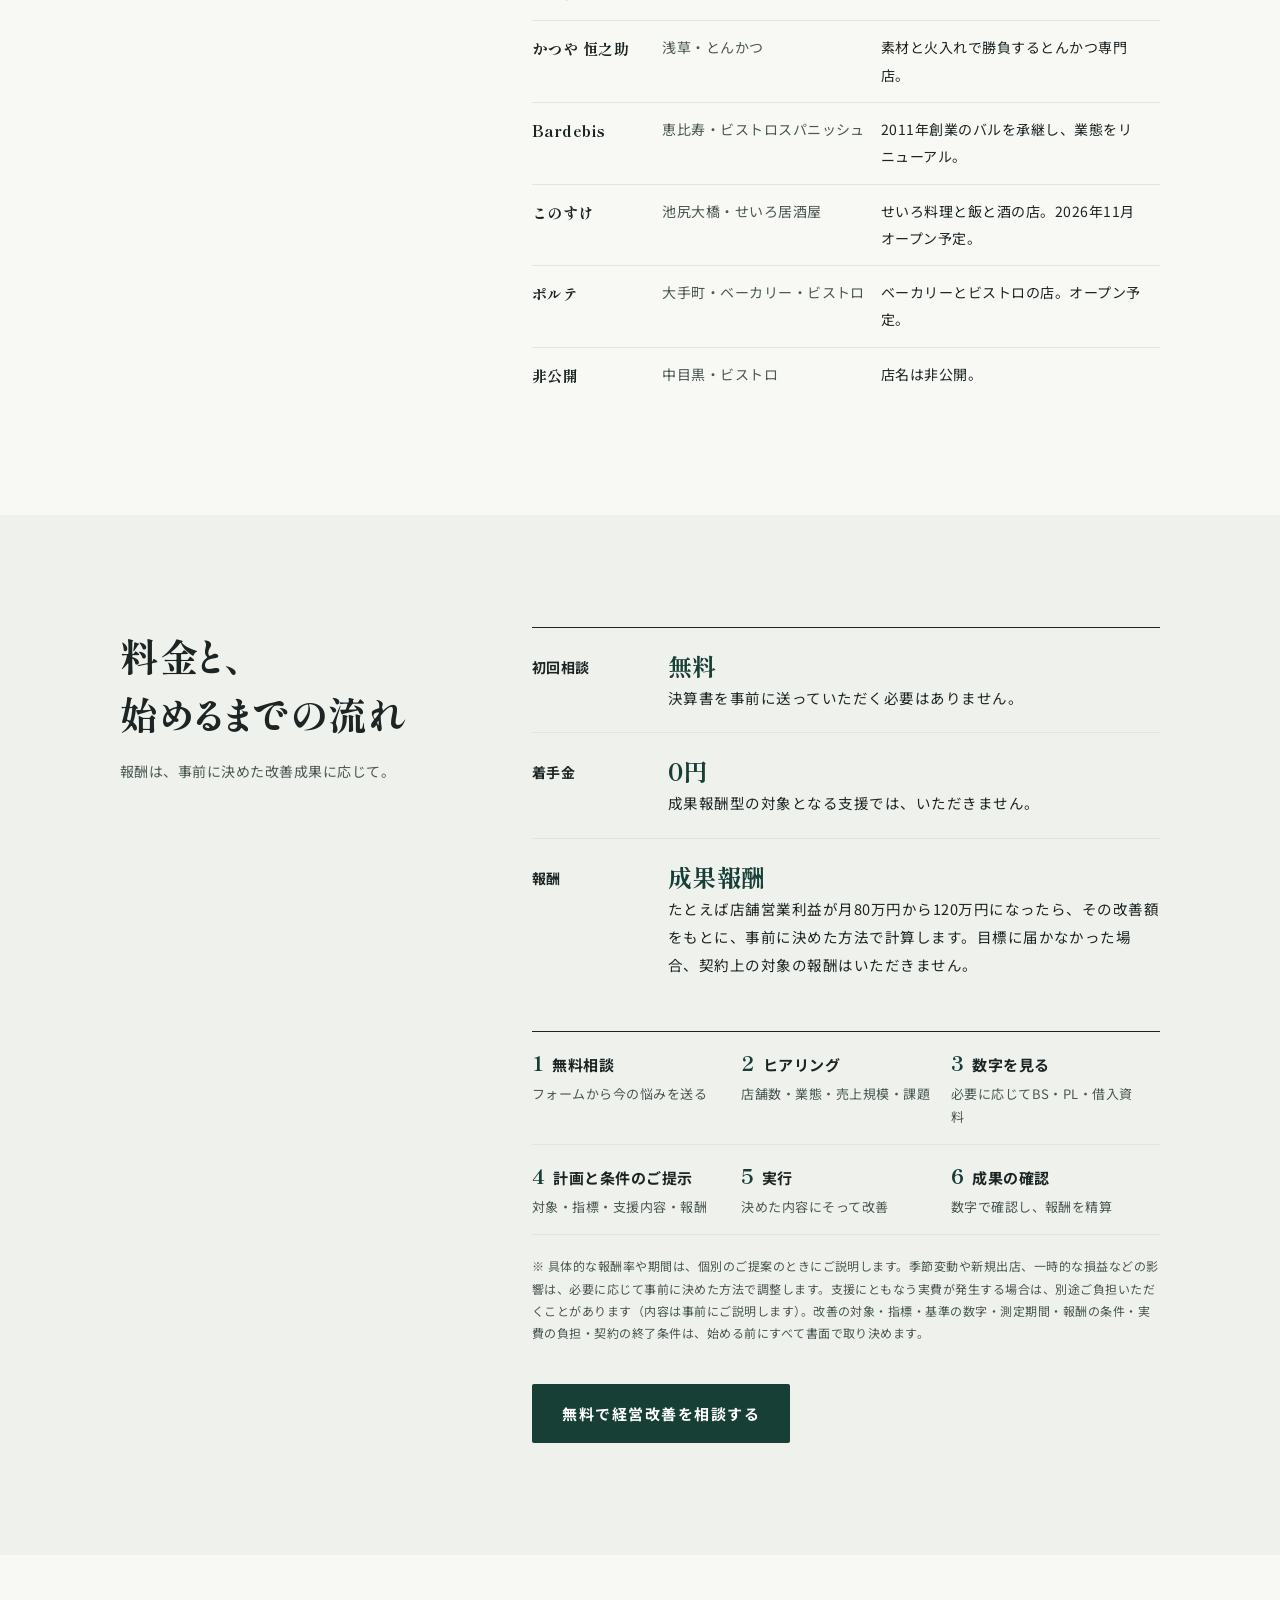
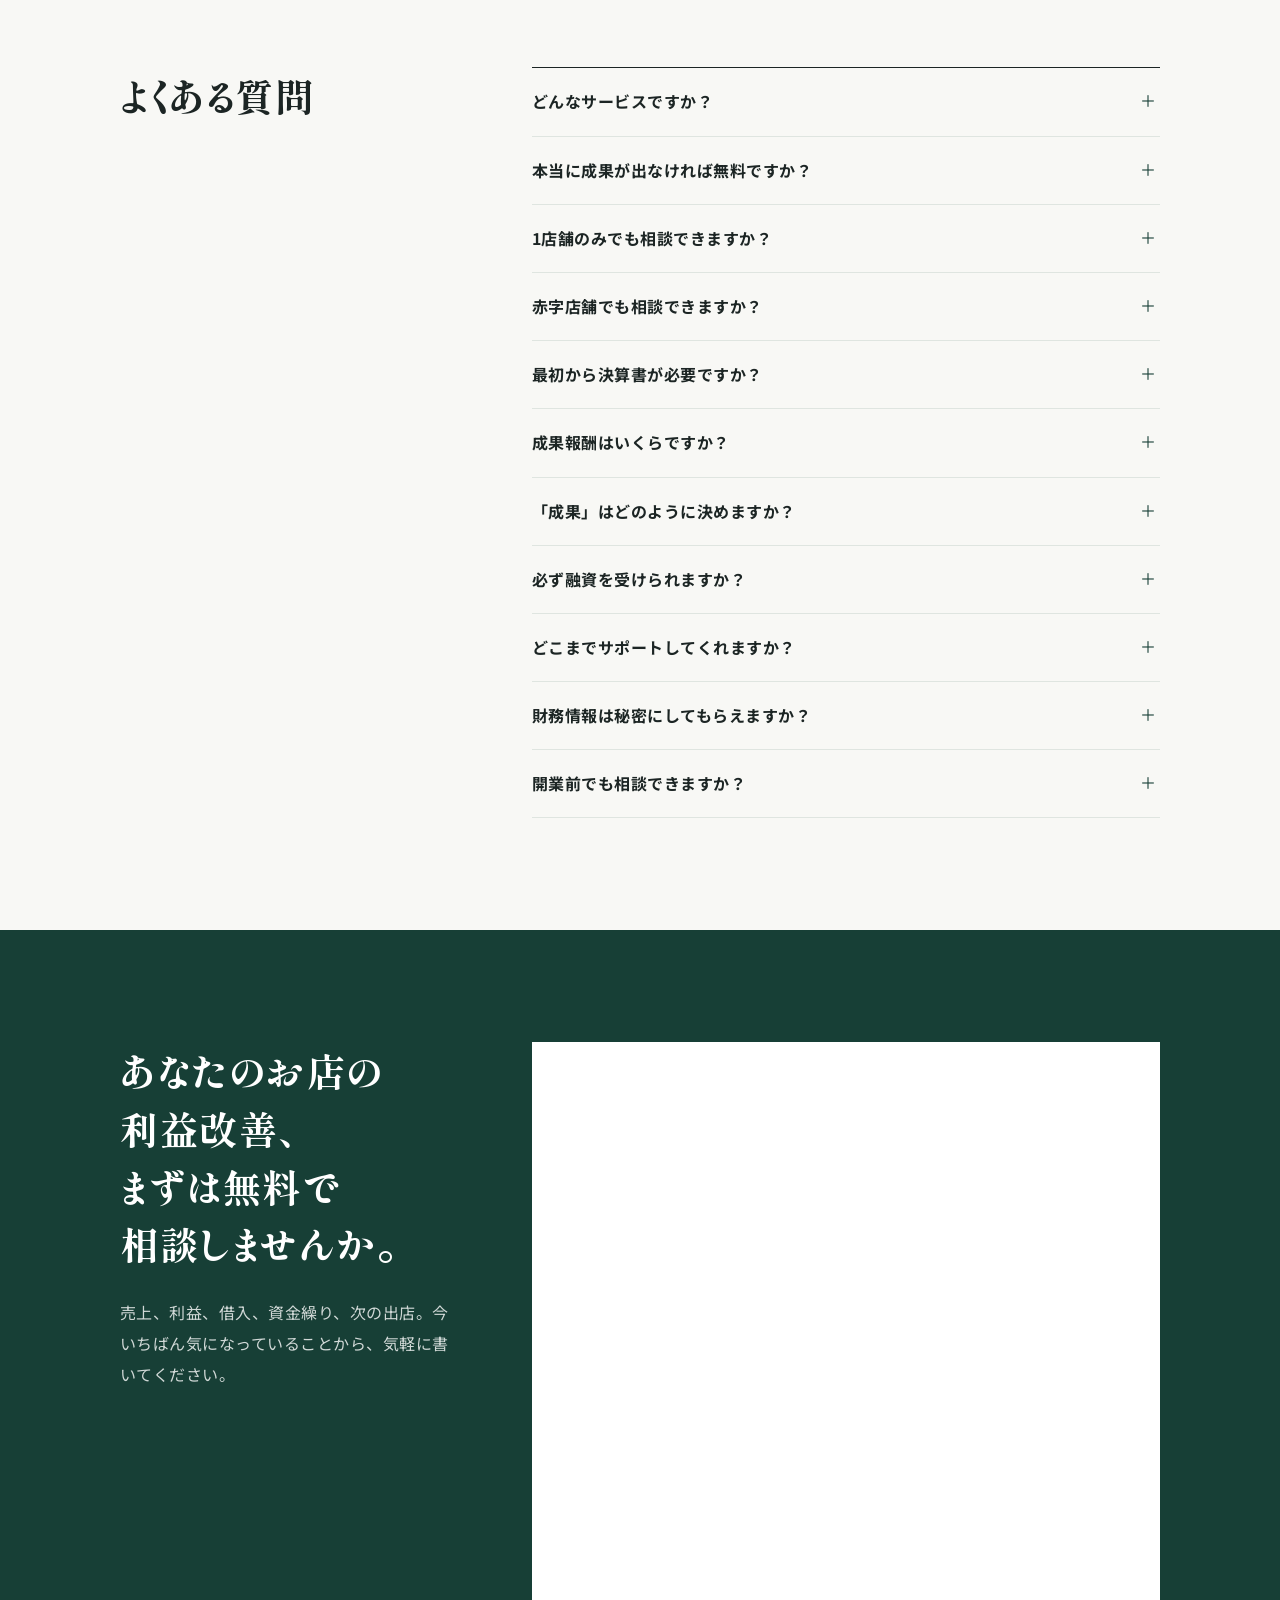
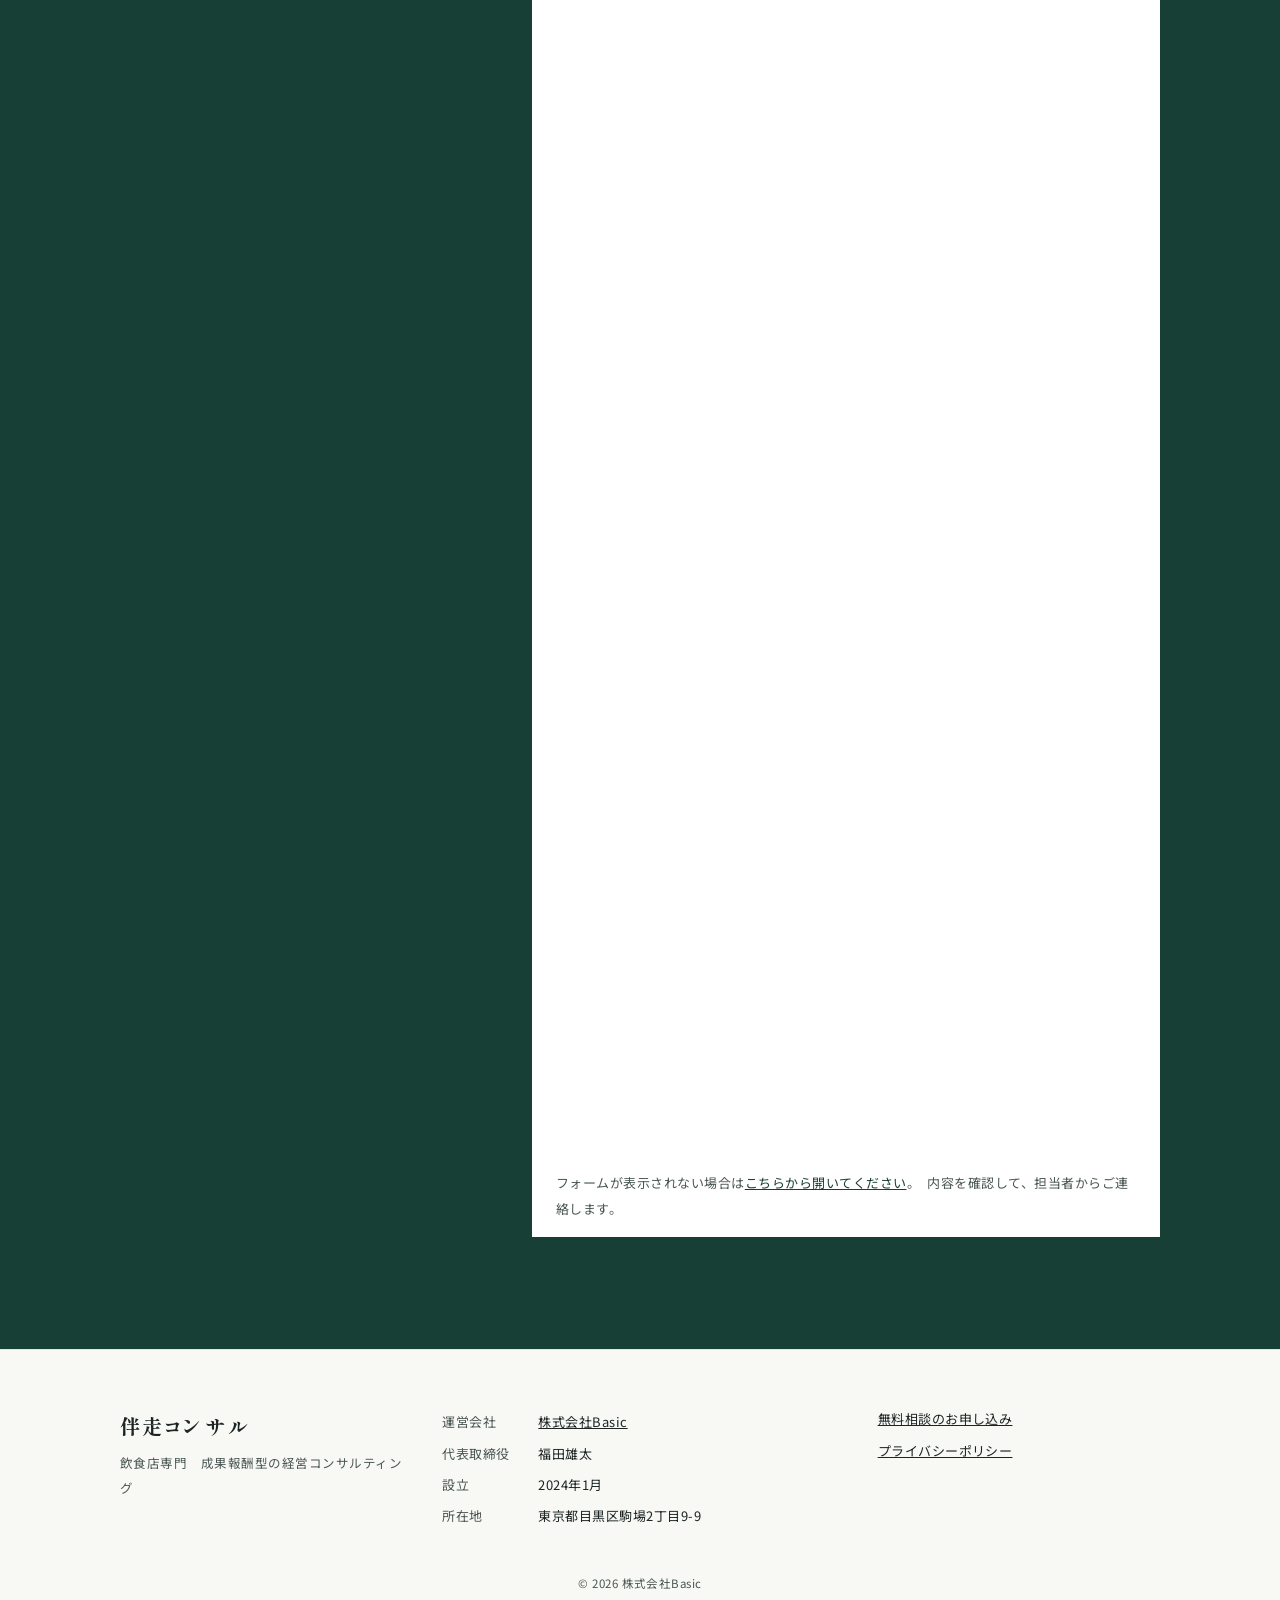
==== commit 81d1b6d1: "consulting: できることに現場の支援を足し、課題の次に移す メニュー・原価・客単価・集客・教育・採用を「店の現場」として追加。 課題リストにも現場の悩みを3つ足し、説明文・FAQ・JSON-" ====
--- a/consulting/index.html
+++ b/consulting/index.html
@@ -4,9 +4,9 @@
   <meta charset="UTF-8">
   <meta name="viewport" content="width=device-width, initial-scale=1">
   <title>飲食店の経営改善・利益改善コンサル｜完全成果報酬型【伴走コンサル】</title>
-  <meta name="description" content="飲食店専門の成果報酬型経営コンサルティング。利益改善、BS・PL分析、資金繰り、借入戦略、多店舗展開を支援。実際に飲食店を運営する経営会社が、分析から実行まで伴走します。初回相談無料。">
+  <meta name="description" content="飲食店専門の成果報酬型経営コンサルティング。利益改善、資金繰り、借入戦略、多店舗展開から、メニュー・原価・客単価・集客・スタッフ教育・採用まで支援。実際に飲食店を運営する経営会社が、分析から実行まで伴走します。初回相談無料。">
   <link rel="canonical" href="https://www.basic-fnb.com/consulting/">
-  <meta name="robots" content="noindex, nofollow">
+  <meta name="robots" content="index, follow, max-image-preview:large">
   <meta name="theme-color" content="#F8F8F5">
 
   <meta property="og:type" content="website">
@@ -28,7 +28,7 @@
   <link rel="stylesheet" href="assets/styles.css">
   <style>:root{--bg:#F8F8F5;--text:#1C2524;--accent:#173F36;--sub:#4A5753;--border:#DFE5E0;--white:#FFFFFF}</style>
 
-  <script type="application/ld+json">{"@context": "https://schema.org", "@graph": [{"@type": "Organization", "@id": "https://www.basic-fnb.com/#org", "name": "株式会社Basic", "alternateName": "Basic Inc.", "url": "https://www.basic-fnb.com/", "foundingDate": "2024-01", "address": {"@type": "PostalAddress", "streetAddress": "駒場2丁目9-9", "addressLocality": "目黒区", "addressRegion": "東京都", "addressCountry": "JP"}}, {"@type": "ProfessionalService", "@id": "https://www.basic-fnb.com/consulting/#service", "name": "伴走コンサル", "url": "https://www.basic-fnb.com/consulting/", "description": "飲食店専門の成果報酬型経営コンサルティング。店舗別PL・原価・人件費・BS・キャッシュフローを分析し、利益改善、財務・資金繰り改善、借入・財務戦略、多店舗展開を、改善施策の実行まで伴走して支援する。", "provider": {"@id": "https://www.basic-fnb.com/#org"}, "areaServed": {"@type": "Country", "name": "日本"}, "audience": {"@type": "BusinessAudience", "audienceType": "飲食店を経営する事業者"}, "serviceType": "飲食店 経営改善コンサルティング", "hasOfferCatalog": {"@type": "OfferCatalog", "name": "提供サービス", "itemListElement": [{"@type": "Offer", "itemOffered": {"@type": "Service", "name": "利益改善"}}, {"@type": "Offer", "itemOffered": {"@type": "Service", "name": "財務・資金繰り改善"}}, {"@type": "Offer", "itemOffered": {"@type": "Service", "name": "借入・財務戦略"}}, {"@type": "Offer", "itemOffered": {"@type": "Service", "name": "多店舗展開支援"}}]}}, {"@type": "WebPage", "@id": "https://www.basic-fnb.com/consulting/", "url": "https://www.basic-fnb.com/consulting/", "inLanguage": "ja", "name": "飲食店の経営改善・利益改善コンサル｜完全成果報酬型【伴走コンサル】", "about": {"@id": "https://www.basic-fnb.com/consulting/#service"}, "publisher": {"@id": "https://www.basic-fnb.com/#org"}}, {"@type": "FAQPage", "@id": "https://www.basic-fnb.com/consulting/#faq", "mainEntity": [{"@type": "Question", "name": "どんなサービスですか？", "acceptedAnswer": {"@type": "Answer", "text": "飲食店を経営する事業者向けの、成果報酬型の経営改善コンサルティングです。店舗別PL・原価・人件費・BS・キャッシュフローを分析し、利益改善・資金繰り改善・財務戦略・多店舗展開について、改善施策の実行まで伴走します。運営は、自社でも複数の飲食ブランドを経営する株式会社Basicです。"}}, {"@type": "Question", "name": "本当に成果が出なければ無料ですか？", "acceptedAnswer": {"@type": "Answer", "text": "成果報酬型の対象となる支援では、契約で定めた成果が確認されなければ、対象のコンサルティング報酬は発生しません。成果報酬型の適用には事前審査があり、適用条件や実費負担については契約前にご説明します。"}}, {"@type": "Question", "name": "1店舗のみでも相談できますか？", "acceptedAnswer": {"@type": "Answer", "text": "はい。現在飲食店を経営されている方であればご相談いただけます。支援の受託可否は、内容を確認したうえで判断します。"}}, {"@type": "Question", "name": "赤字店舗でも相談できますか？", "acceptedAnswer": {"@type": "Answer", "text": "はい。赤字の原因分析や改善の可能性についてご相談いただけます。"}}, {"@type": "Question", "name": "最初から決算書が必要ですか？", "acceptedAnswer": {"@type": "Answer", "text": "初回相談のお申し込みでは必要ありません。詳細な分析が必要な場合には、秘密保持や資料の取り扱いについて確認したうえで、ご提出をお願いすることがあります。"}}, {"@type": "Question", "name": "成果報酬はいくらですか？", "acceptedAnswer": {"@type": "Answer", "text": "課題、改善対象、成果指標、支援範囲によって異なります。契約前に、成果の算定方法と報酬の条件をご説明し、合意したうえで支援を開始します。"}}, {"@type": "Question", "name": "「成果」はどのように決めますか？", "acceptedAnswer": {"@type": "Answer", "text": "支援開始前に、改善対象となる店舗・事業、改善するKPI（店舗営業利益など）、改善前の基準数値、測定期間を合意します。季節変動や新規出店、一時的な損益などの影響は、事前に合意した方法で調整します。"}}, {"@type": "Question", "name": "必ず融資を受けられますか？", "acceptedAnswer": {"@type": "Answer", "text": "融資の実行を保証するサービスではありません。また、金融機関との融資の媒介は行いません。財務状況の分析や資金計画など、経営判断に必要な助言を行います。"}}, {"@type": "Question", "name": "どこまでサポートしてくれますか？", "acceptedAnswer": {"@type": "Answer", "text": "経営状況の分析、改善計画の立案、実行に向けた助言・伴走など、契約で定めた範囲を支援します。"}}, {"@type": "Question", "name": "財務情報は秘密にしてもらえますか？", "acceptedAnswer": {"@type": "Answer", "text": "お預かりする情報は、適切な管理のもとで取り扱います。必要に応じて、秘密保持契約の締結についてもご相談いただけます。"}}, {"@type": "Question", "name": "開業前でも相談できますか？", "acceptedAnswer": {"@type": "Answer", "text": "本サービスは、すでに飲食店を経営されている事業者向けです。開業前の方のご相談はお受けしていません。"}}]}]}</script>
+  <script type="application/ld+json">{"@context": "https://schema.org", "@graph": [{"@type": "Organization", "@id": "https://www.basic-fnb.com/#org", "name": "株式会社Basic", "alternateName": "Basic Inc.", "url": "https://www.basic-fnb.com/", "foundingDate": "2024-01", "address": {"@type": "PostalAddress", "streetAddress": "駒場2丁目9-9", "addressLocality": "目黒区", "addressRegion": "東京都", "addressCountry": "JP"}}, {"@type": "ProfessionalService", "@id": "https://www.basic-fnb.com/consulting/#service", "name": "伴走コンサル", "url": "https://www.basic-fnb.com/consulting/", "description": "飲食店専門の成果報酬型経営コンサルティング。店舗別PL・原価・人件費・BS・キャッシュフローを分析し、利益改善、財務・資金繰り改善、借入・財務戦略、多店舗展開に加え、メニューの再構築、原価率の適正化、客単価の見直し、集客（MEO・SEO）、スタッフ教育、採用まで、店舗の現場の改善を実行まで伴走して支援する。", "provider": {"@id": "https://www.basic-fnb.com/#org"}, "areaServed": {"@type": "Country", "name": "日本"}, "audience": {"@type": "BusinessAudience", "audienceType": "飲食店を経営する事業者"}, "serviceType": "飲食店 経営改善コンサルティング", "hasOfferCatalog": {"@type": "OfferCatalog", "name": "提供サービス", "itemListElement": [{"@type": "Offer", "itemOffered": {"@type": "Service", "name": "利益改善"}}, {"@type": "Offer", "itemOffered": {"@type": "Service", "name": "財務・資金繰り改善"}}, {"@type": "Offer", "itemOffered": {"@type": "Service", "name": "借入・財務戦略"}}, {"@type": "Offer", "itemOffered": {"@type": "Service", "name": "多店舗展開支援"}}]}}, {"@type": "WebPage", "@id": "https://www.basic-fnb.com/consulting/", "url": "https://www.basic-fnb.com/consulting/", "inLanguage": "ja", "name": "飲食店の経営改善・利益改善コンサル｜完全成果報酬型【伴走コンサル】", "about": {"@id": "https://www.basic-fnb.com/consulting/#service"}, "publisher": {"@id": "https://www.basic-fnb.com/#org"}}, {"@type": "FAQPage", "@id": "https://www.basic-fnb.com/consulting/#faq", "mainEntity": [{"@type": "Question", "name": "どんなサービスですか？", "acceptedAnswer": {"@type": "Answer", "text": "飲食店を経営する事業者向けの、成果報酬型の経営改善コンサルティングです。店舗別PL・原価・人件費・BS・キャッシュフローの分析から、メニューの再構築、原価率の適正化、客単価の見直し、集客（MEO・SEO）、スタッフ教育、採用まで、数字と現場の両方を、改善の実行まで伴走します。運営は、自社でも複数の飲食ブランドを経営する株式会社Basicです。"}}, {"@type": "Question", "name": "本当に成果が出なければ無料ですか？", "acceptedAnswer": {"@type": "Answer", "text": "成果報酬型の対象となる支援では、契約で定めた成果が確認されなければ、対象のコンサルティング報酬は発生しません。成果報酬型の適用には事前審査があり、適用条件や実費負担については契約前にご説明します。"}}, {"@type": "Question", "name": "1店舗のみでも相談できますか？", "acceptedAnswer": {"@type": "Answer", "text": "はい。現在飲食店を経営されている方であればご相談いただけます。支援の受託可否は、内容を確認したうえで判断します。"}}, {"@type": "Question", "name": "赤字店舗でも相談できますか？", "acceptedAnswer": {"@type": "Answer", "text": "はい。赤字の原因分析や改善の可能性についてご相談いただけます。"}}, {"@type": "Question", "name": "最初から決算書が必要ですか？", "acceptedAnswer": {"@type": "Answer", "text": "初回相談のお申し込みでは必要ありません。詳細な分析が必要な場合には、秘密保持や資料の取り扱いについて確認したうえで、ご提出をお願いすることがあります。"}}, {"@type": "Question", "name": "成果報酬はいくらですか？", "acceptedAnswer": {"@type": "Answer", "text": "課題、改善対象、成果指標、支援範囲によって異なります。契約前に、成果の算定方法と報酬の条件をご説明し、合意したうえで支援を開始します。"}}, {"@type": "Question", "name": "「成果」はどのように決めますか？", "acceptedAnswer": {"@type": "Answer", "text": "支援開始前に、改善対象となる店舗・事業、改善するKPI（店舗営業利益など）、改善前の基準数値、測定期間を合意します。季節変動や新規出店、一時的な損益などの影響は、事前に合意した方法で調整します。"}}, {"@type": "Question", "name": "必ず融資を受けられますか？", "acceptedAnswer": {"@type": "Answer", "text": "融資の実行を保証するサービスではありません。また、金融機関との融資の媒介は行いません。財務状況の分析や資金計画など、経営判断に必要な助言を行います。"}}, {"@type": "Question", "name": "どこまでサポートしてくれますか？", "acceptedAnswer": {"@type": "Answer", "text": "経営状況の分析と改善計画の立案だけでなく、メニューや原価の見直し、集客、スタッフ教育、採用など、店の現場での実行まで伴走します。支援する範囲は、契約で定めます。"}}, {"@type": "Question", "name": "財務情報は秘密にしてもらえますか？", "acceptedAnswer": {"@type": "Answer", "text": "お預かりする情報は、適切な管理のもとで取り扱います。必要に応じて、秘密保持契約の締結についてもご相談いただけます。"}}, {"@type": "Question", "name": "開業前でも相談できますか？", "acceptedAnswer": {"@type": "Answer", "text": "本サービスは、すでに飲食店を経営されている事業者向けです。開業前の方のご相談はお受けしていません。"}}]}]}</script>
   <script async src="https://www.googletagmanager.com/gtag/js?id=G-5CV445LCX0"></script>
   <script>window.dataLayer=window.dataLayer||[];function gtag(){dataLayer.push(arguments);}gtag('js',new Date());gtag('config','G-5CV445LCX0');</script>
 </head>
@@ -42,9 +42,9 @@
         <span class="logo-by">運営　株式会社Basic</span>
       </a>
       <nav class="header-nav" aria-label="ページ内">
+        <a href="#services">できること</a>
         <a href="#how">報酬のしくみ</a>
         <a href="#case">実績</a>
-        <a href="#services">できること</a>
         <a href="#faq">よくある質問</a>
       </nav>
       <a class="btn btn-sm" href="#contact" data-cta="header">無料相談</a>
@@ -98,12 +98,74 @@
           <ul class="problems">
             <li>去年より売上は上がったのに、利益はむしろ減っている</li>
             <li>FL比率が60%を超えたまま、どこから手をつければいいか分からない</li>
+            <li>メニューを見直したいが、何を残して何を削ればいいか決められない</li>
+            <li>Googleマップやグルメサイトから、思うように予約が入らない</li>
+            <li>求人を出しても人が来ない。来ても定着しない</li>
             <li>決算書は税理士から受け取って、そのまま棚にしまっている</li>
             <li>毎月の返済が重い。でも、あといくら借りられるのかは分からない</li>
             <li>2号店を出したい。出していいのかを判断する材料がない</li>
             <li>数字の話を、腹を割って相談できる相手がいない</li>
           </ul>
           <p class="problems-close">ひとつでも当てはまるなら、改善できる余地はあるかもしれません。</p>
+        </div>
+      </div>
+    </section>
+
+    <!-- できること -->
+    <section class="section section-tint" id="services" aria-labelledby="h-services">
+      <div class="wrap split">
+        <div class="split-head">
+          <h2 id="h-services">お手伝い<br class="pc">できること</h2>
+          <p class="split-sub">やるべきことは全部やる。<br>ただし、順番に。</p>
+        </div>
+        <div class="split-body">
+          <p class="lead services-lead">数字の見直しから、メニュー、集客、スタッフの教育まで。全部を一度に変えるのではなく、数字を見て、いちばん効くところから手をつけます。</p>
+          <div class="services">
+            <p class="service-group">数字と経営</p>
+            <article class="service">
+              <h3><span>01</span>利益改善</h3>
+              <p>店舗ごとのPLを並べ、原価・人件費・家賃のどこで利益がこぼれているかを見つけます。どこから手をつけるか、順番を決める出発点です。</p>
+            </article>
+            <article class="service">
+              <h3><span>02</span>財務・資金繰り</h3>
+              <p>黒字なのにお金が足りないのには、理由があります。BS・PL・キャッシュフローを見て、運転資金と返済のバランスを整え、数か月先までの資金繰り表をつくります。</p>
+            </article>
+            <article class="service">
+              <h3><span>03</span>借入・財務戦略</h3>
+              <p>今の借入の組み方、金融機関から見た決算書の見え方、追加で借りられる余地を整理し、説明するための事業計画づくりをお手伝いします。</p>
+              <p class="note">※ 融資の実行を保証するものではありません。金融機関との融資の媒介は行いません。</p>
+            </article>
+            <article class="service">
+              <h3><span>04</span>多店舗展開</h3>
+              <p>次の店に投資していいか、いつ出すか。投資回収の見込みと、既存店や本部にかかる負担を数字にして判断します。</p>
+            </article>
+
+            <p class="service-group">店の現場</p>
+            <article class="service">
+              <h3><span>05</span>メニューの再構築</h3>
+              <p>よく出る品と、利益が出ている品は同じとは限りません。品ごとの出数と利益を並べ、品数・構成・見せ方を組み直します。仕込みの手間まで含めて考えます。</p>
+            </article>
+            <article class="service">
+              <h3><span>06</span>原価率の適正化</h3>
+              <p>レシピごとに原価を出し、仕入れ先・規格・ロス・盛り付けの量まで見直します。味を落とさずに原価を下げるやり方を、厨房と一緒に探します。</p>
+            </article>
+            <article class="service">
+              <h3><span>07</span>客単価の見直し</h3>
+              <p>値上げだけが手段ではありません。おすすめの伝え方、ドリンクの提案、コースや追加の一品で、お客さまが納得して使う金額を上げていきます。</p>
+            </article>
+            <article class="service">
+              <h3><span>08</span>集客の改善</h3>
+              <p>Googleマップ（MEO）、ホームページ（SEO）、グルメサイト、SNS。お店に合う入り口を選び、予約と来店につながる形に整えます。</p>
+            </article>
+            <article class="service">
+              <h3><span>09</span>スタッフの教育</h3>
+              <p>接客、オペレーション、数字の見方。店長が自分で店を回せるように、やり方を仕組みとマニュアルに落として定着させます。</p>
+            </article>
+            <article class="service">
+              <h3><span>10</span>採用支援</h3>
+              <p>求人の書き方、媒体の選び方、面接、入ってからの定着まで。人が足りないせいで売上を落とさないようにします。</p>
+            </article>
+          </div>
         </div>
       </div>
     </section>
@@ -157,37 +219,6 @@
             </div>
           </figure>
           <p class="fine">※ 店名は非公開です。POSの売上データをもとに集計（各年3〜9月、特別売上を除く）。同様の結果を保証するものではありません。</p>
-        </div>
-      </div>
-    </section>
-
-    <!-- できること -->
-    <section class="section section-tint" id="services" aria-labelledby="h-services">
-      <div class="wrap split">
-        <div class="split-head">
-          <h2 id="h-services">お手伝い<br class="pc">できること</h2>
-          <p class="split-sub">必要なところから、順番に。</p>
-        </div>
-        <div class="split-body">
-          <div class="services">
-            <article class="service">
-              <h3><span>1</span>利益改善</h3>
-              <p>店舗ごとのPLを並べ、原価・人件費・家賃のどこに差があるかを見ます。メニューの価格と構成、仕込みやシフトの組み方まで、利益が残る形に組み直します。</p>
-            </article>
-            <article class="service">
-              <h3><span>2</span>財務・資金繰り</h3>
-              <p>黒字なのにお金が足りないのには、理由があります。BS・PL・キャッシュフローを見て、運転資金と返済のバランスを整え、数か月先までの資金繰り表をつくります。</p>
-            </article>
-            <article class="service">
-              <h3><span>3</span>借入・財務戦略</h3>
-              <p>今の借入の組み方、金融機関から見た決算書の見え方、追加で借りられる余地を整理し、説明するための事業計画づくりをお手伝いします。</p>
-              <p class="note">※ 融資の実行を保証するものではありません。金融機関との融資の媒介は行いません。</p>
-            </article>
-            <article class="service">
-              <h3><span>4</span>多店舗展開</h3>
-              <p>次の店に投資していいか、いつ出すか。投資回収の見込みと、既存店や本部にかかる負担を数字にして判断します。</p>
-            </article>
-          </div>
         </div>
       </div>
     </section>
@@ -257,7 +288,7 @@
         </div>
         <div class="split-body">
           <div class="faq">
-          <details><summary>どんなサービスですか？</summary><p class="faq-a">飲食店を経営する事業者向けの、成果報酬型の経営改善コンサルティングです。店舗別PL・原価・人件費・BS・キャッシュフローを分析し、利益改善・資金繰り改善・財務戦略・多店舗展開について、改善施策の実行まで伴走します。運営は、自社でも複数の飲食ブランドを経営する株式会社Basicです。</p></details>
+          <details><summary>どんなサービスですか？</summary><p class="faq-a">飲食店を経営する事業者向けの、成果報酬型の経営改善コンサルティングです。店舗別PL・原価・人件費・BS・キャッシュフローの分析から、メニューの再構築、原価率の適正化、客単価の見直し、集客（MEO・SEO）、スタッフ教育、採用まで、数字と現場の両方を、改善の実行まで伴走します。運営は、自社でも複数の飲食ブランドを経営する株式会社Basicです。</p></details>
           <details><summary>本当に成果が出なければ無料ですか？</summary><p class="faq-a">成果報酬型の対象となる支援では、契約で定めた成果が確認されなければ、対象のコンサルティング報酬は発生しません。成果報酬型の適用には事前審査があり、適用条件や実費負担については契約前にご説明します。</p></details>
           <details><summary>1店舗のみでも相談できますか？</summary><p class="faq-a">はい。現在飲食店を経営されている方であればご相談いただけます。支援の受託可否は、内容を確認したうえで判断します。</p></details>
           <details><summary>赤字店舗でも相談できますか？</summary><p class="faq-a">はい。赤字の原因分析や改善の可能性についてご相談いただけます。</p></details>
@@ -265,7 +296,7 @@
           <details><summary>成果報酬はいくらですか？</summary><p class="faq-a">課題、改善対象、成果指標、支援範囲によって異なります。契約前に、成果の算定方法と報酬の条件をご説明し、合意したうえで支援を開始します。</p></details>
           <details><summary>「成果」はどのように決めますか？</summary><p class="faq-a">支援開始前に、改善対象となる店舗・事業、改善するKPI（店舗営業利益など）、改善前の基準数値、測定期間を合意します。季節変動や新規出店、一時的な損益などの影響は、事前に合意した方法で調整します。</p></details>
           <details><summary>必ず融資を受けられますか？</summary><p class="faq-a">融資の実行を保証するサービスではありません。また、金融機関との融資の媒介は行いません。財務状況の分析や資金計画など、経営判断に必要な助言を行います。</p></details>
-          <details><summary>どこまでサポートしてくれますか？</summary><p class="faq-a">経営状況の分析、改善計画の立案、実行に向けた助言・伴走など、契約で定めた範囲を支援します。</p></details>
+          <details><summary>どこまでサポートしてくれますか？</summary><p class="faq-a">経営状況の分析と改善計画の立案だけでなく、メニューや原価の見直し、集客、スタッフ教育、採用など、店の現場での実行まで伴走します。支援する範囲は、契約で定めます。</p></details>
           <details><summary>財務情報は秘密にしてもらえますか？</summary><p class="faq-a">お預かりする情報は、適切な管理のもとで取り扱います。必要に応じて、秘密保持契約の締結についてもご相談いただけます。</p></details>
           <details><summary>開業前でも相談できますか？</summary><p class="faq-a">本サービスは、すでに飲食店を経営されている事業者向けです。開業前の方のご相談はお受けしていません。</p></details>
           </div>
--- a/consulting/assets/styles.css
+++ b/consulting/assets/styles.css
@@ -137,6 +137,9 @@
 .service h3 span { color: var(--accent); margin-right: 12px; }
 .service p { font-size: 15px; }
 .service .note { font-size: 12px; color: var(--sub); margin-top: 8px; }
+.services-lead { margin-bottom: 8px; }
+.service-group { grid-column: 1 / -1; margin: 40px 0 0; padding-bottom: 14px; font-size: 13px; font-weight: 700; letter-spacing: .16em; color: var(--accent); }
+.service-group:first-child { margin-top: 24px; }
 
 /* about */
 .photo-strip { display: grid; grid-template-columns: 1.2fr 1fr 1.2fr; gap: 6px; margin-bottom: 88px; }
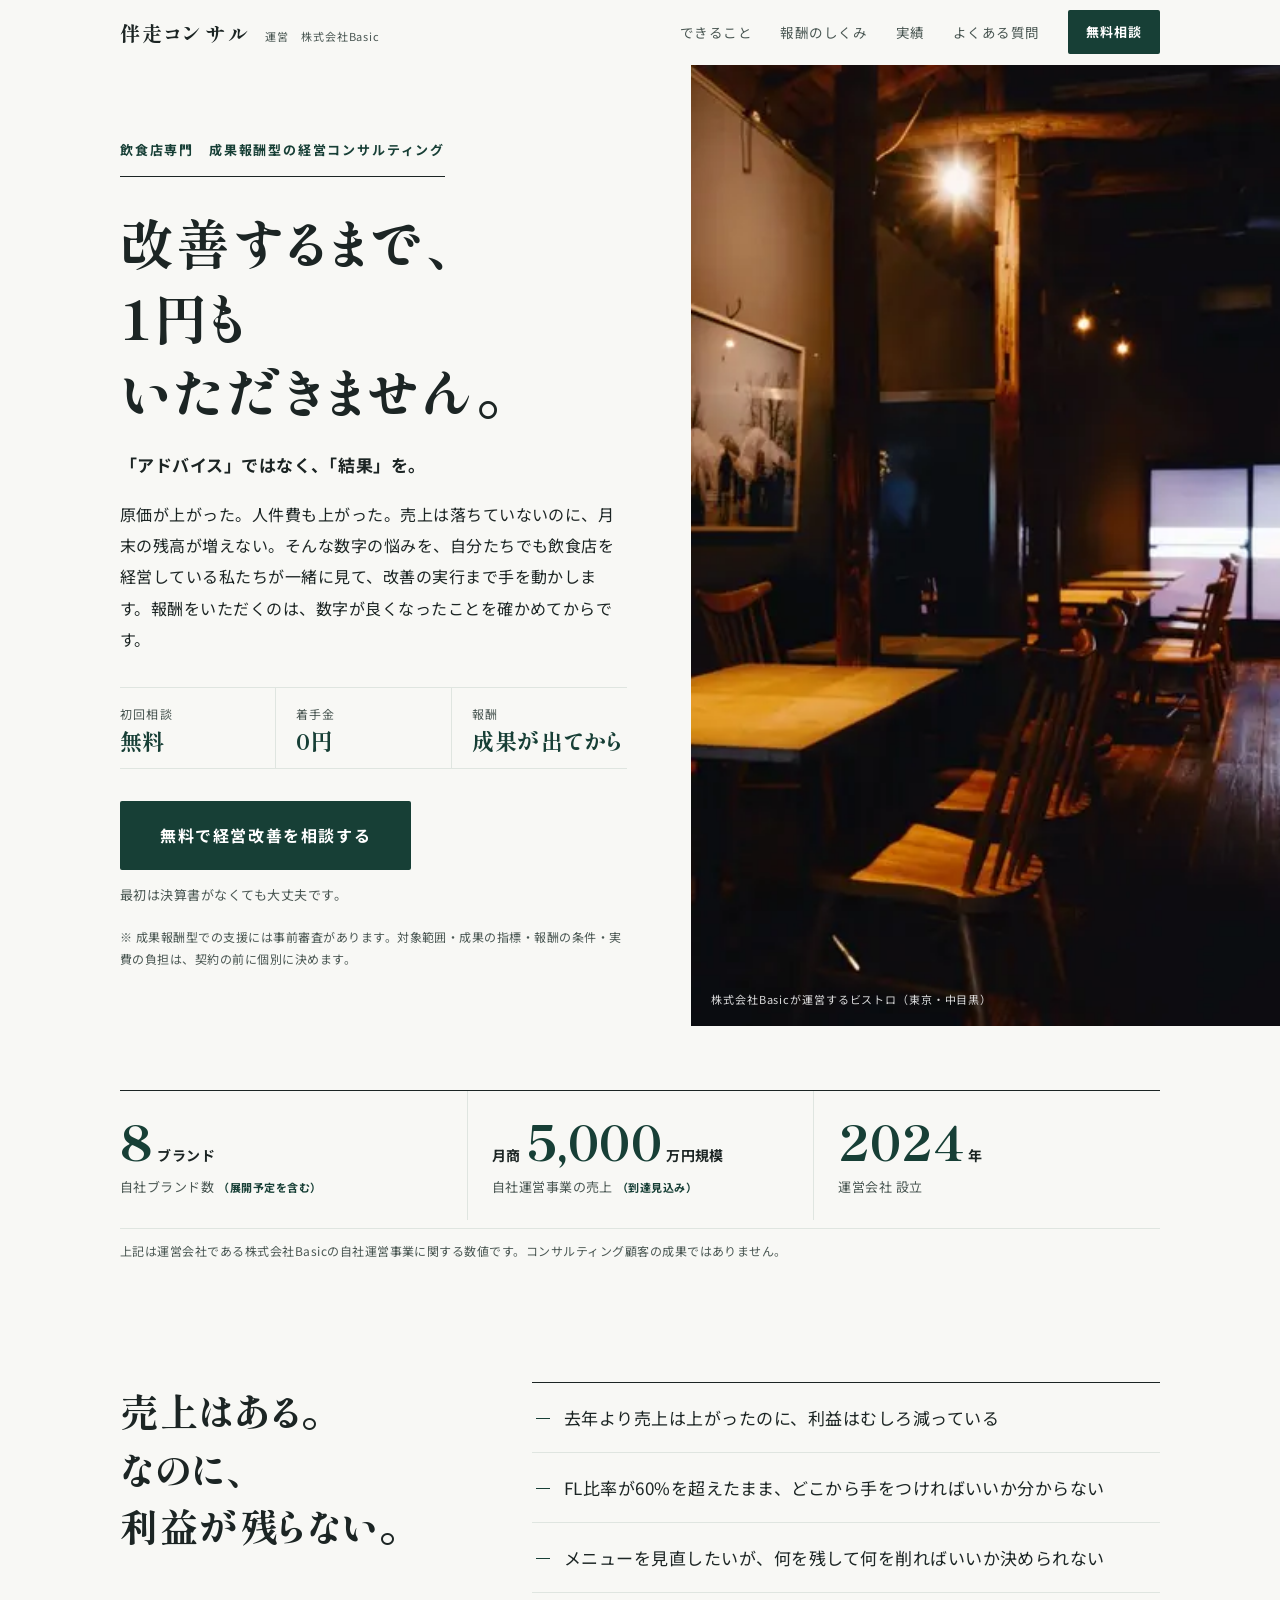
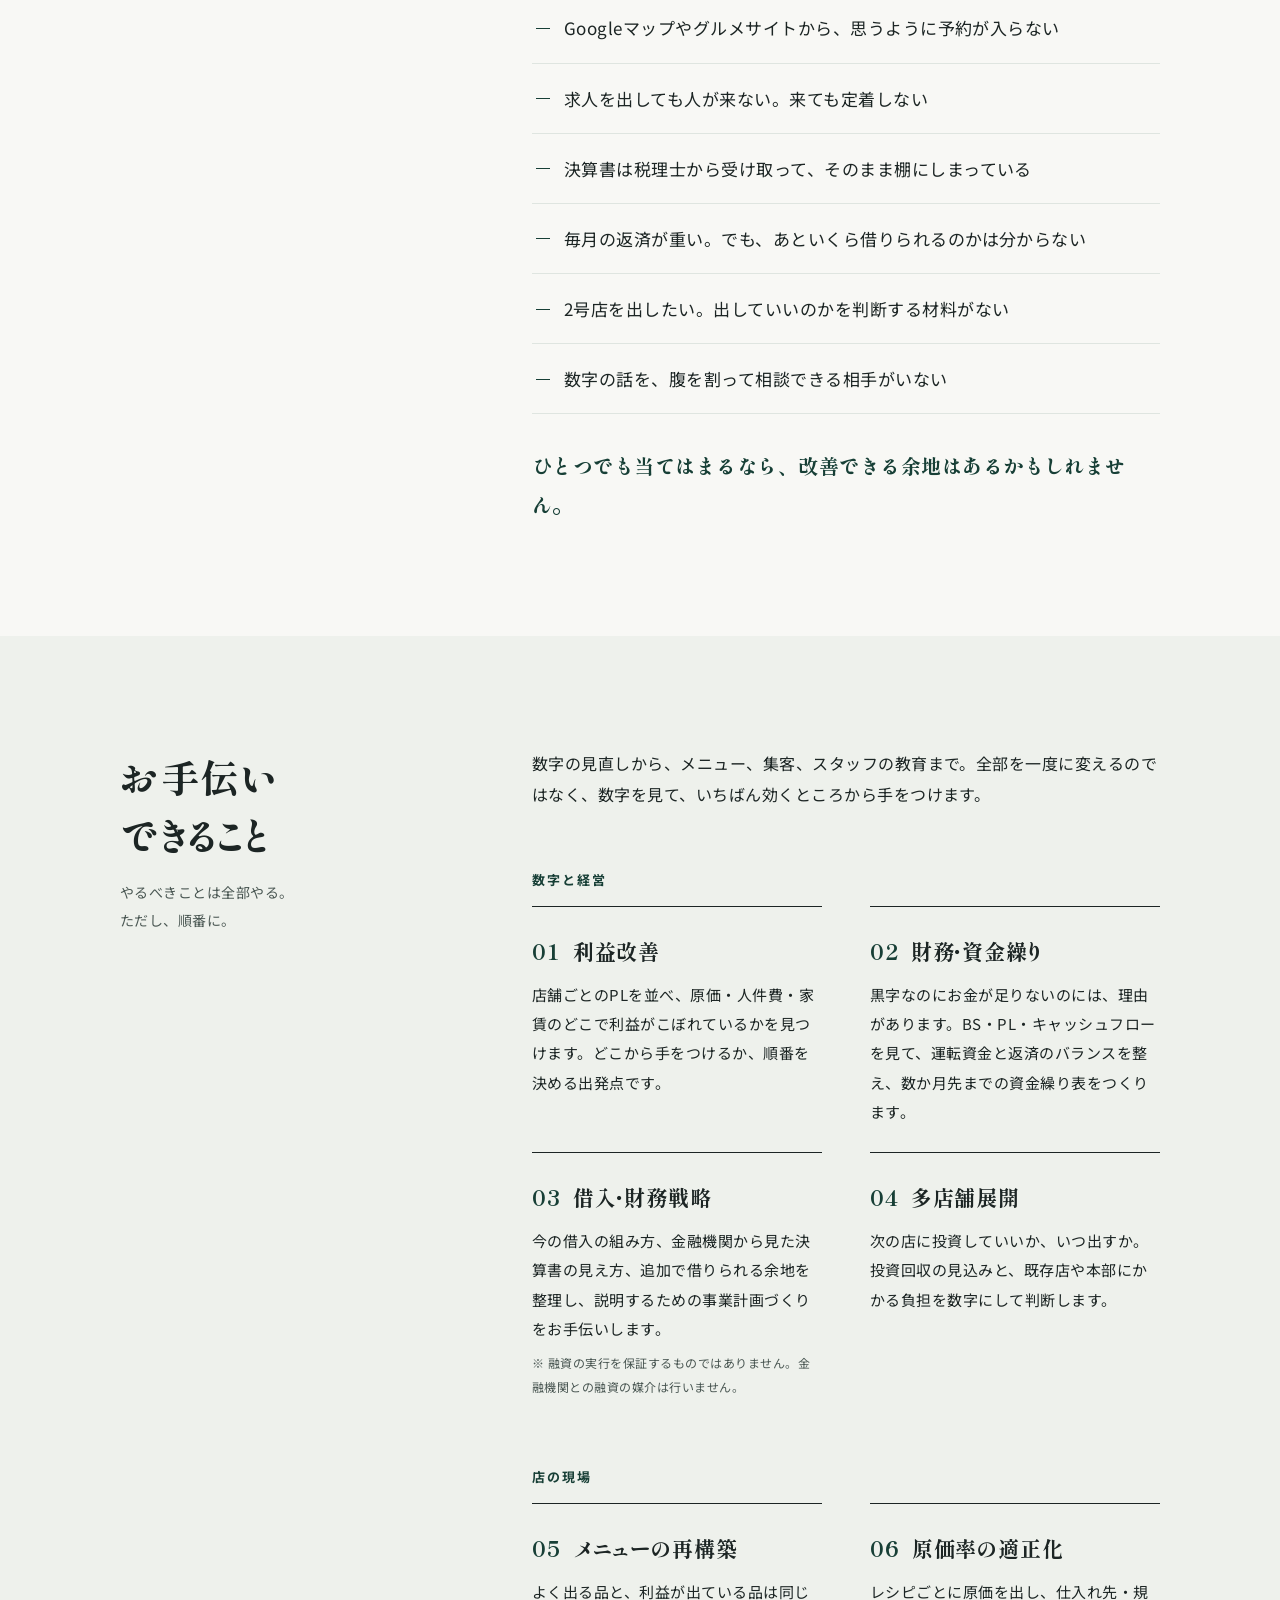
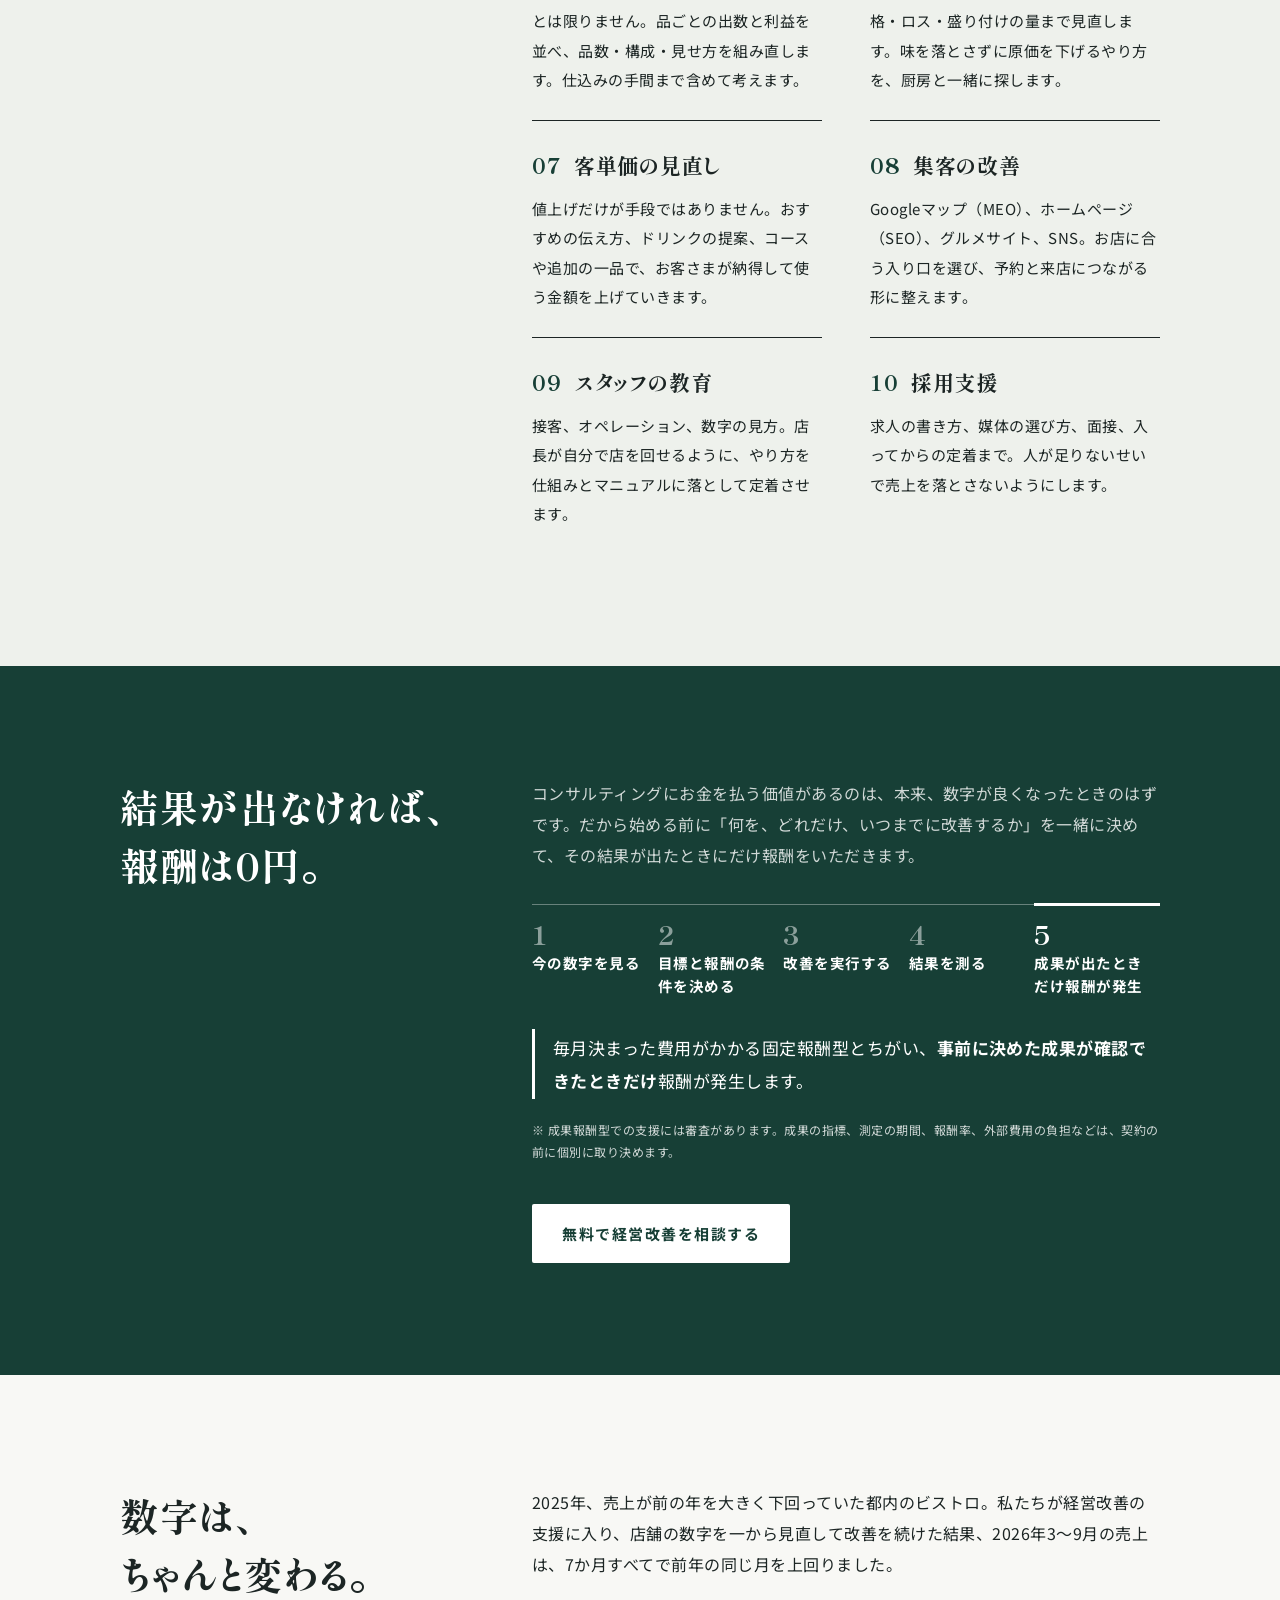
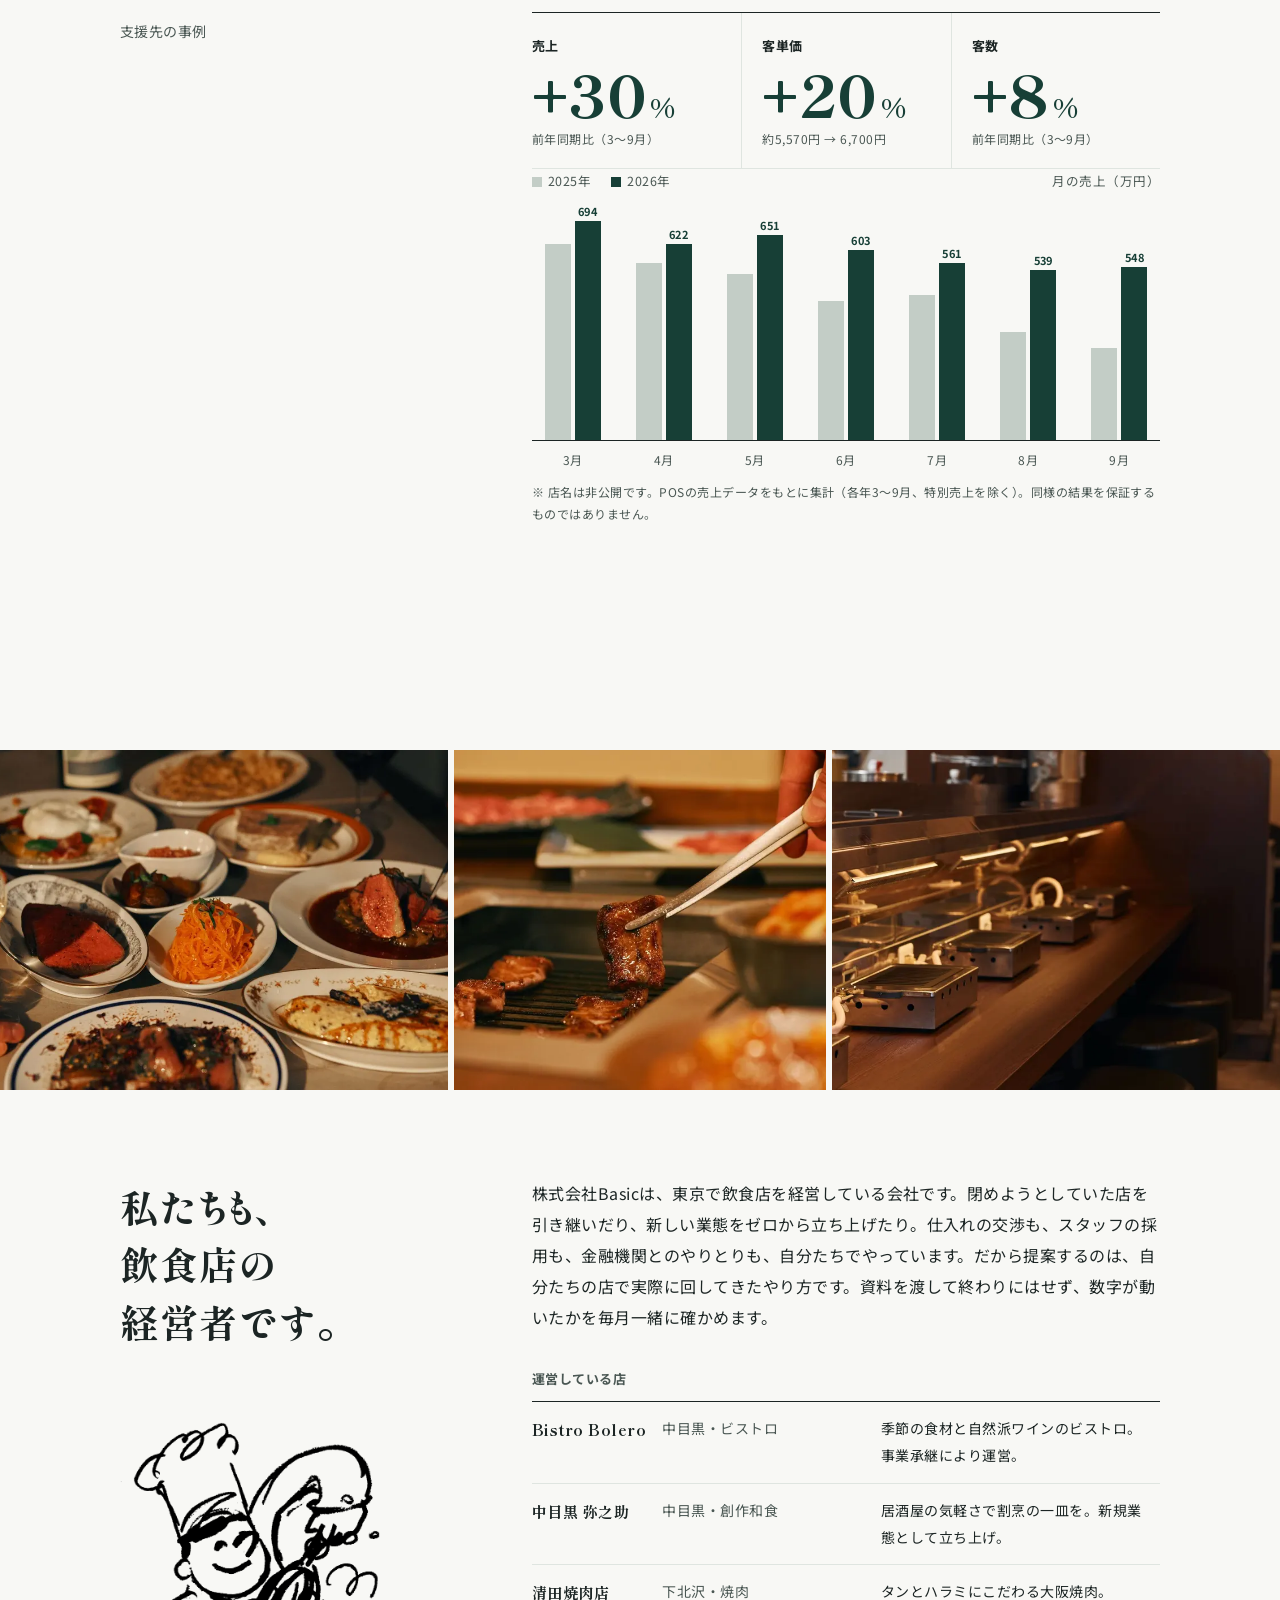
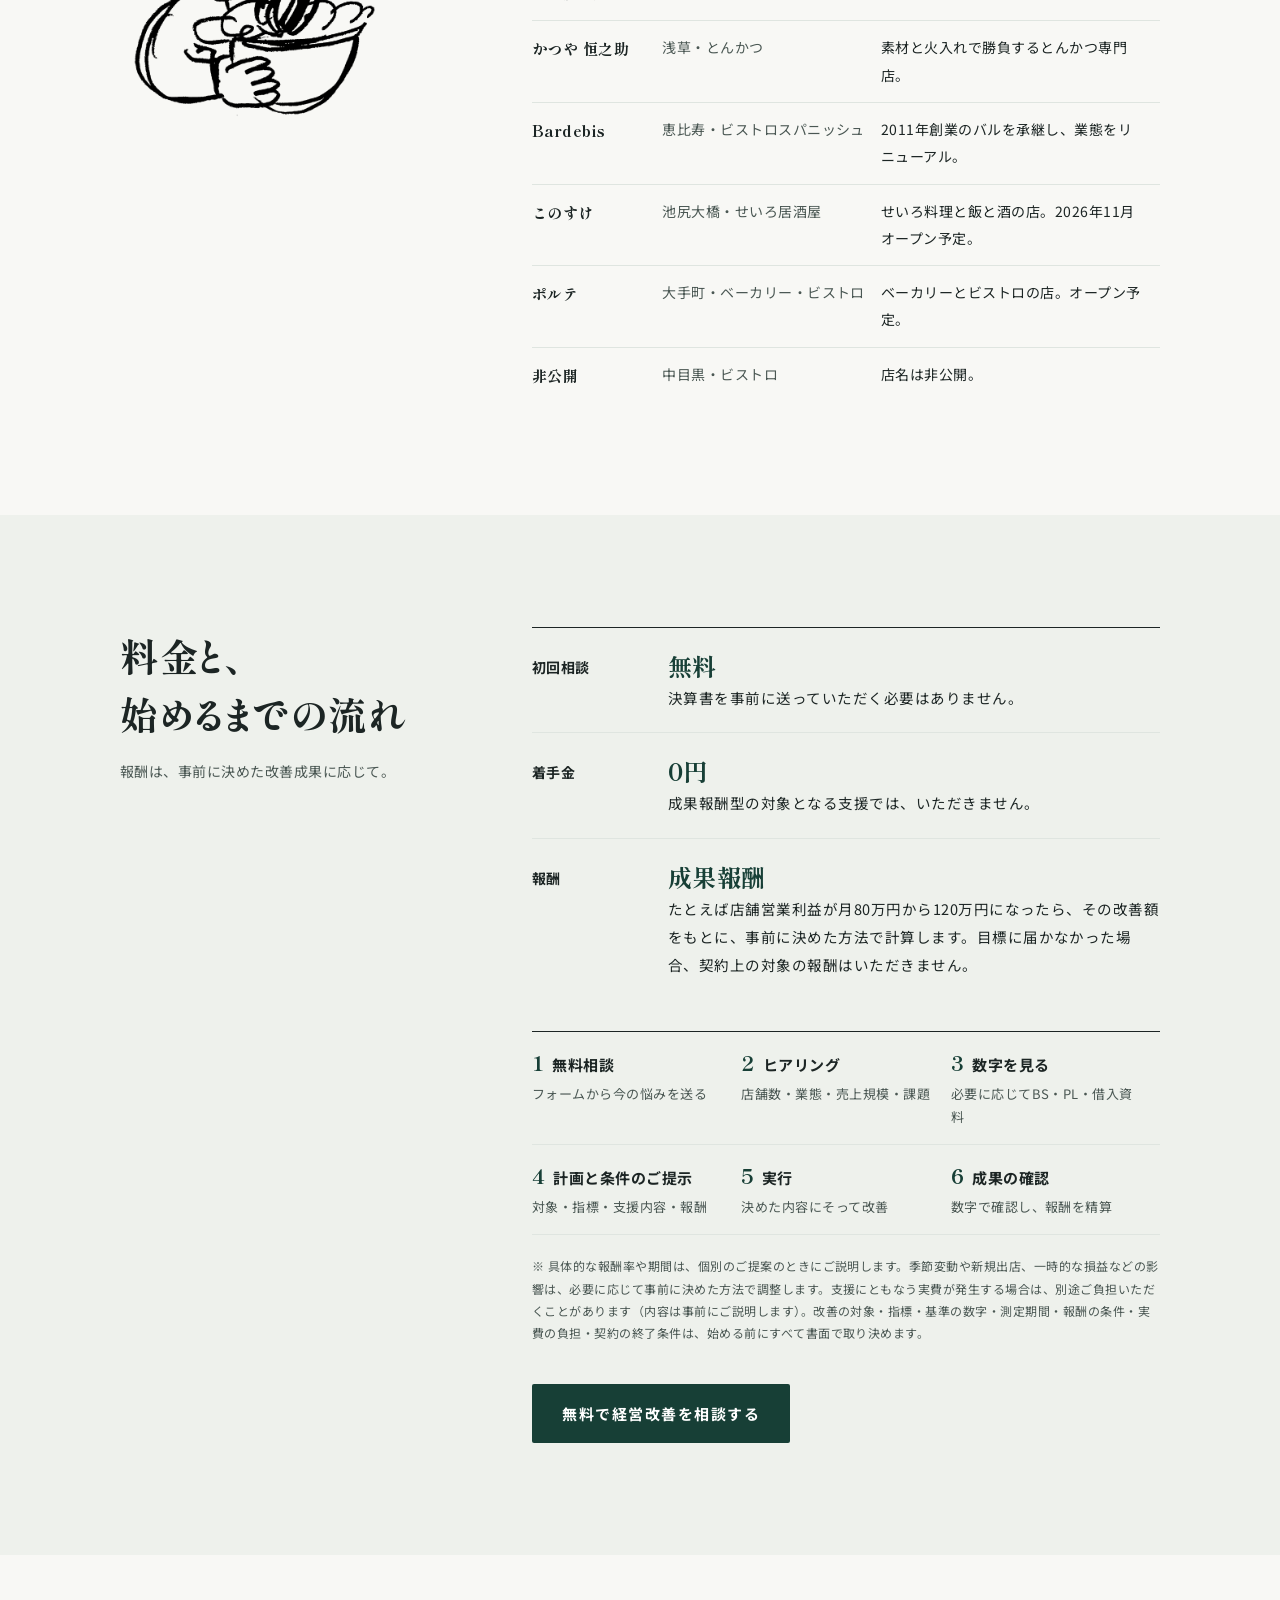
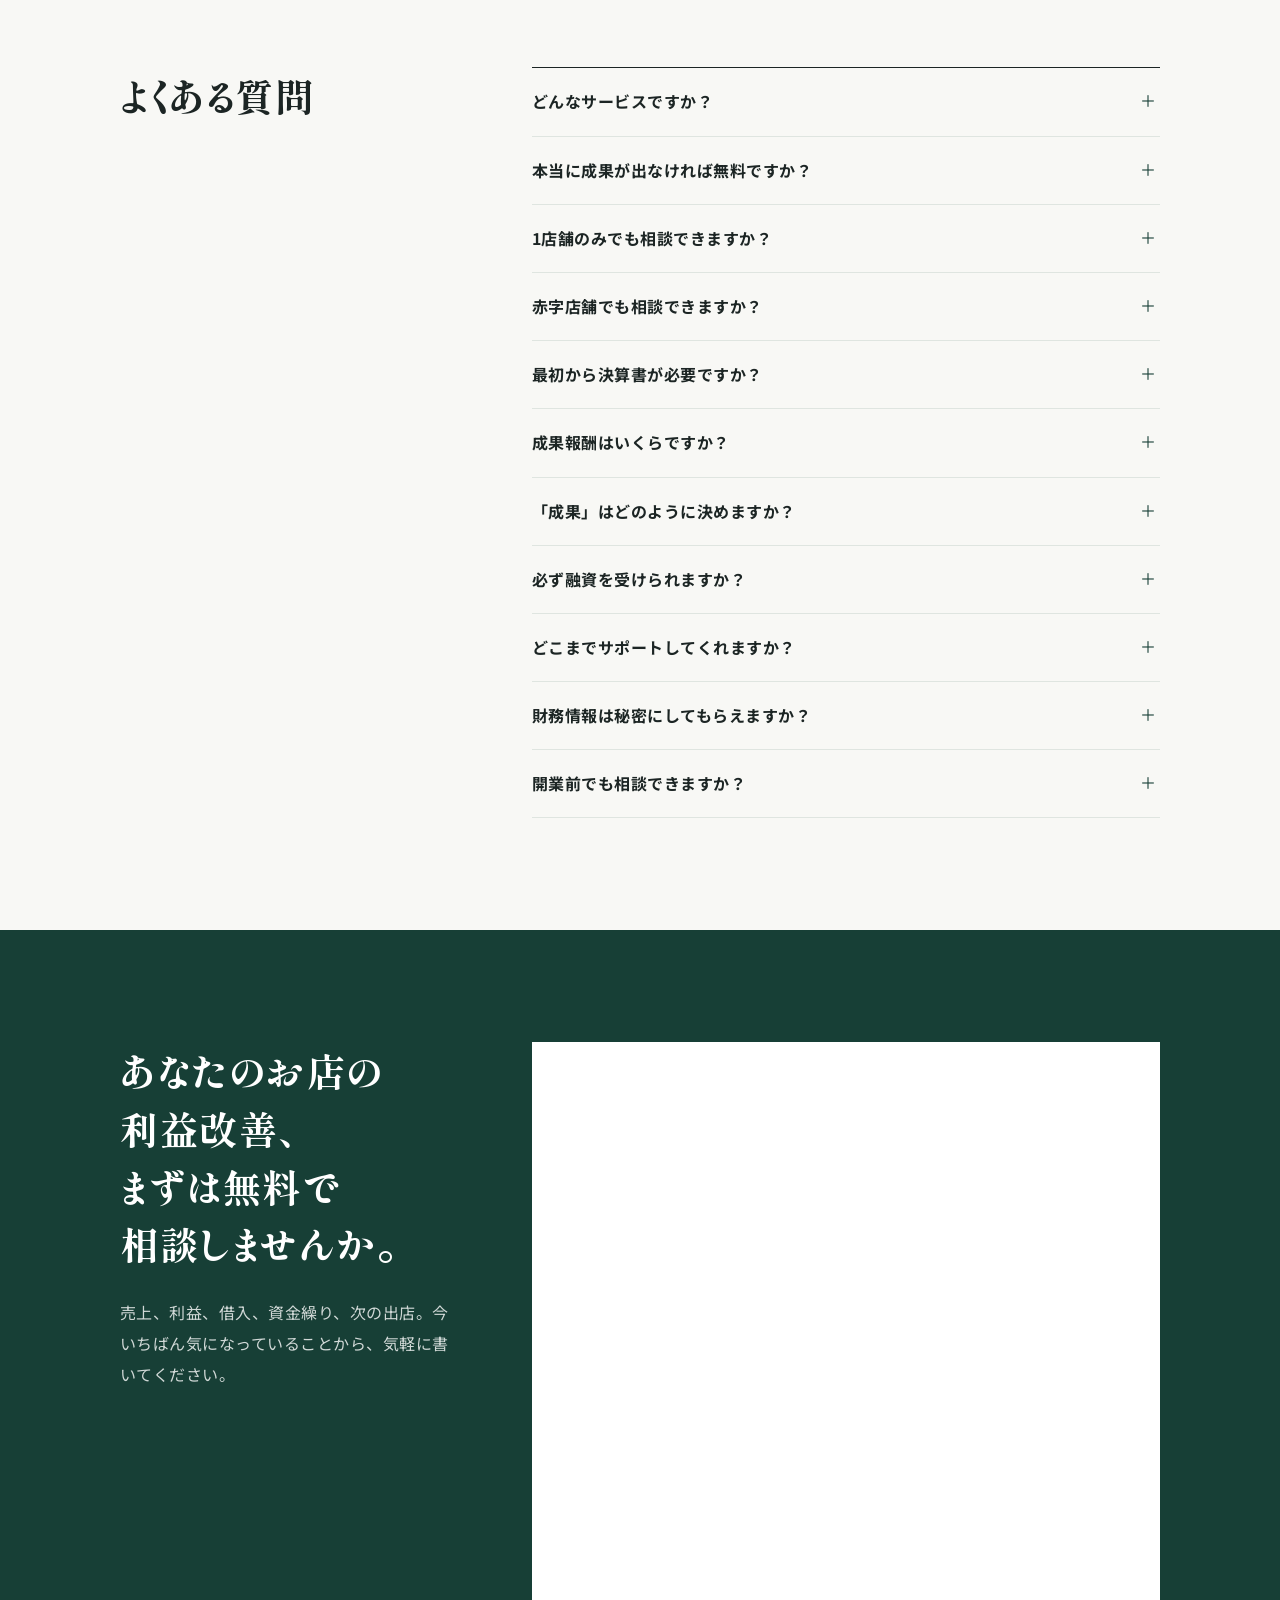
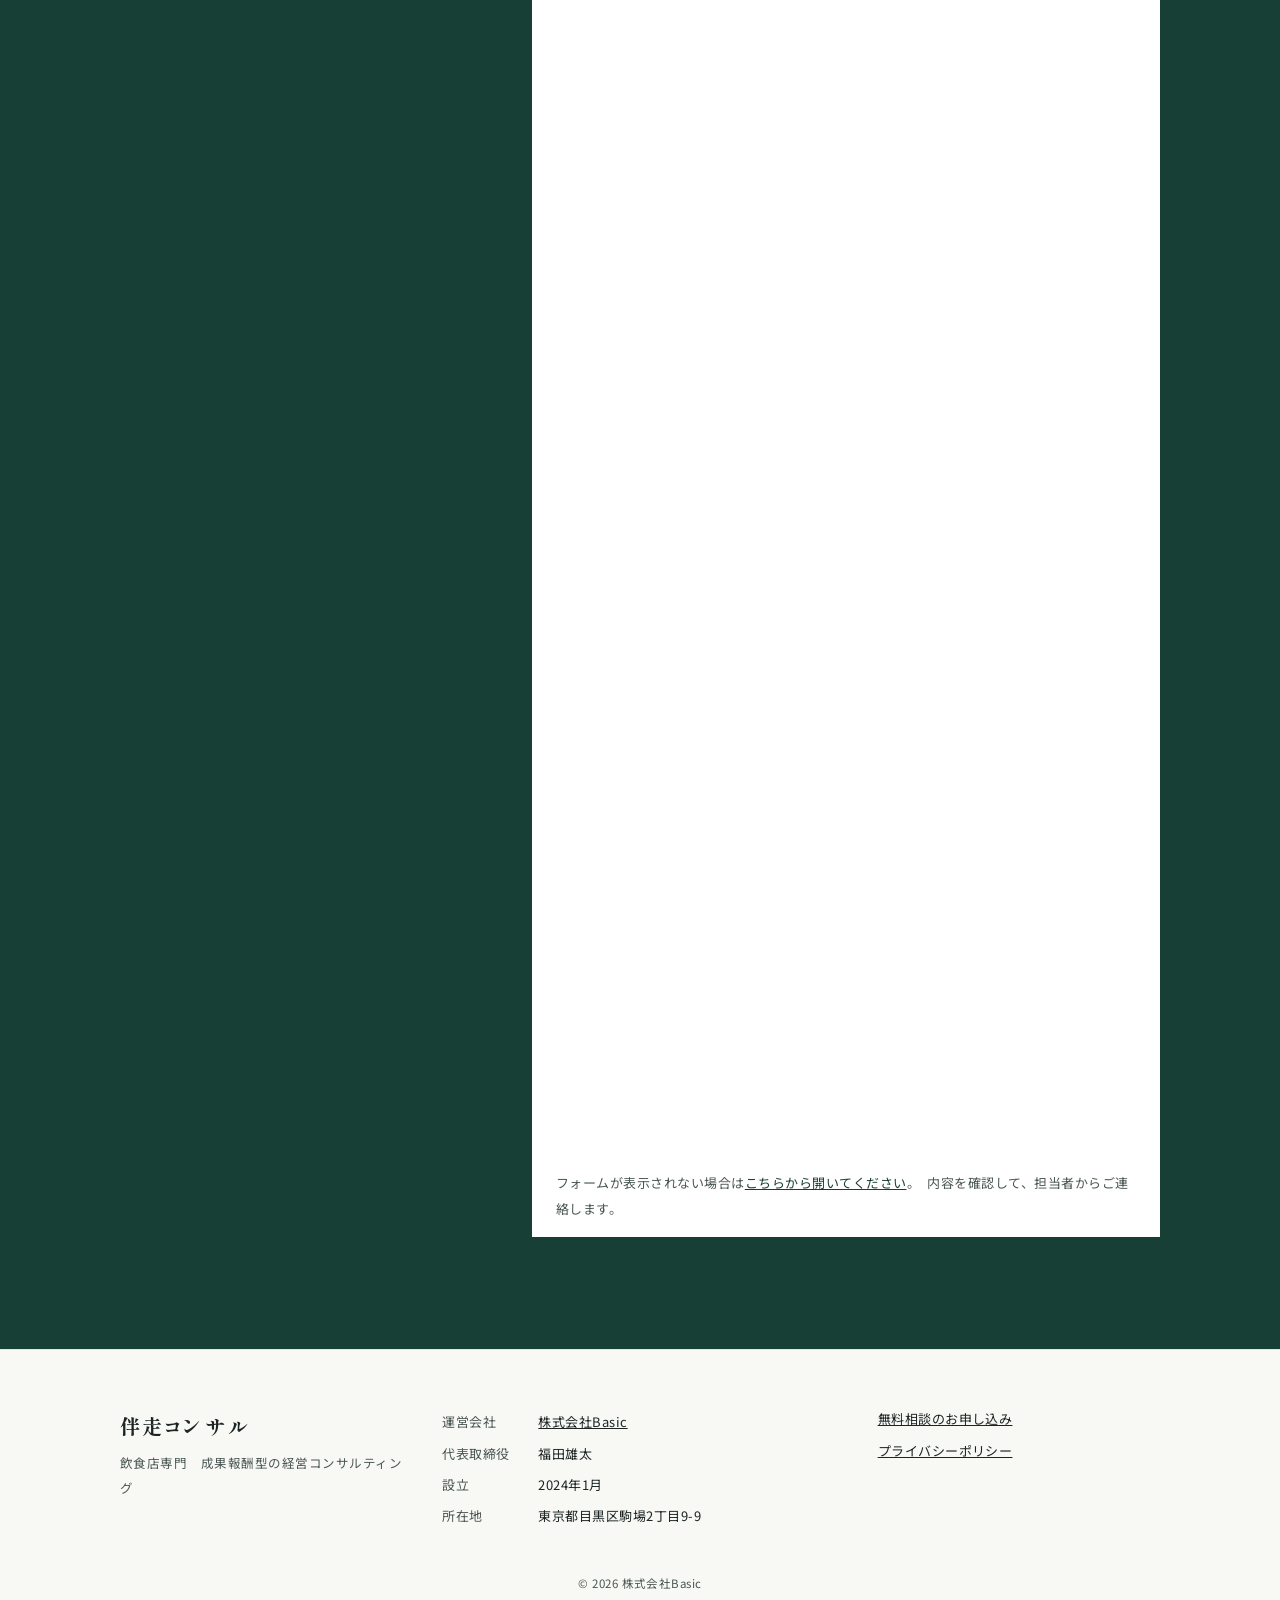
==== commit a2038f31: "consulting: 私たちについての左の余白にシェフのイラストを置く（PCのみ） Bolero用イラスト(03_02)をwebp化。1000px以下では出さない。  Co-Authored-By:" ====
--- a/consulting/index.html
+++ b/consulting/index.html
@@ -233,6 +233,7 @@
       <div class="wrap split">
         <div class="split-head">
           <h2 id="h-about">私たちも、<br>飲食店の<br class="pc">経営者です。</h2>
+          <img class="about-illust" src="assets/img/chef.webp" width="640" height="725" alt="" loading="lazy">
         </div>
         <div class="split-body">
           <p class="lead">株式会社Basicは、東京で飲食店を経営している会社です。閉めようとしていた店を引き継いだり、新しい業態をゼロから立ち上げたり。仕入れの交渉も、スタッフの採用も、金融機関とのやりとりも、自分たちでやっています。だから提案するのは、自分たちの店で実際に回してきたやり方です。資料を渡して終わりにはせず、数字が動いたかを毎月一緒に確かめます。</p>
--- a/consulting/assets/styles.css
+++ b/consulting/assets/styles.css
@@ -88,6 +88,7 @@
 .section-dark .lead, .section-dark .fine, .section-dark .split-sub { color: rgba(255,255,255,.8); }
 .split { display: grid; grid-template-columns: 340px 1fr; gap: 72px; align-items: start; }
 .split-head h2 { font-size: clamp(28px, 3vw, 40px); font-weight: 800; line-height: 1.5; letter-spacing: .04em; }
+.about-illust { display: block; width: 260px; height: auto; margin-top: 72px; }
 .split-sub { margin-top: 16px; font-size: 14px; color: var(--sub); }
 .lead { max-width: 40em; }
 .split-body > * + * { margin-top: 32px; }
@@ -232,6 +233,7 @@
 /* ============ responsive ============ */
 @media (max-width: 1000px) {
   .split { grid-template-columns: 1fr; gap: 28px; }
+  .about-illust { display: none; }
   .pc { display: none; }
 }
 @media (max-width: 900px) {
